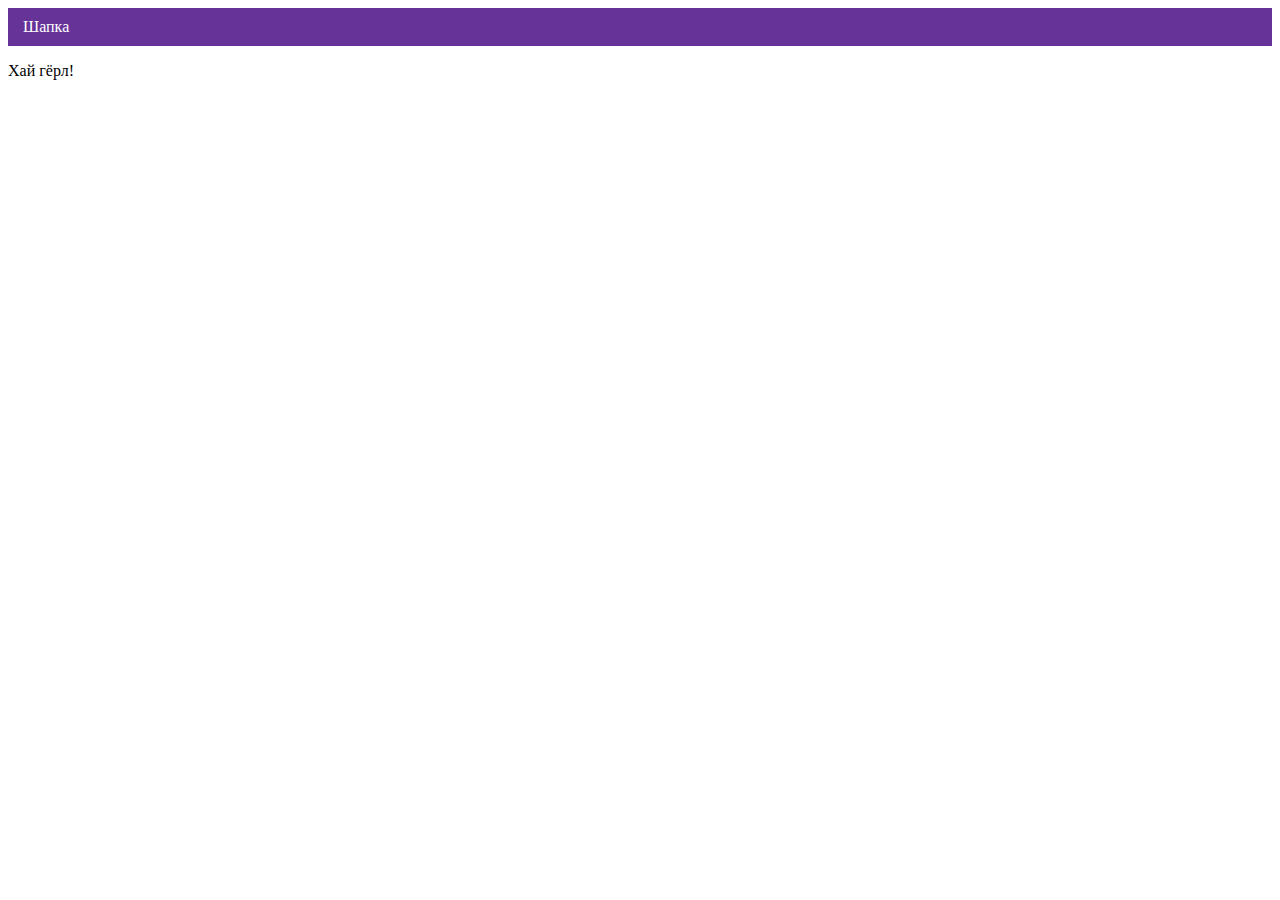
==== index.html @ 1bff51f5 "Deploying to gh-pages from @ L1ghtManch4k/2486001-cat-energy-31@14afa237bedfda83baf52cd9949d000f8a65" ====
<!DOCTYPE html><html class="page" lang="ru"><head><meta charset="UTF-8"><title>Название проекта</title><meta name="viewport" content="width=device-width,initial-scale=1"><link rel="stylesheet" href="styles/styles.css"><script src="scripts/index.js" defer="defer"></script></head><body class="page__body"><header class="header">Шапка</header><p>Хай гёрл!</p></body></html>
---- styles/styles.css ----
.header{color:#fff;background-color:#639;padding:10px 15px}
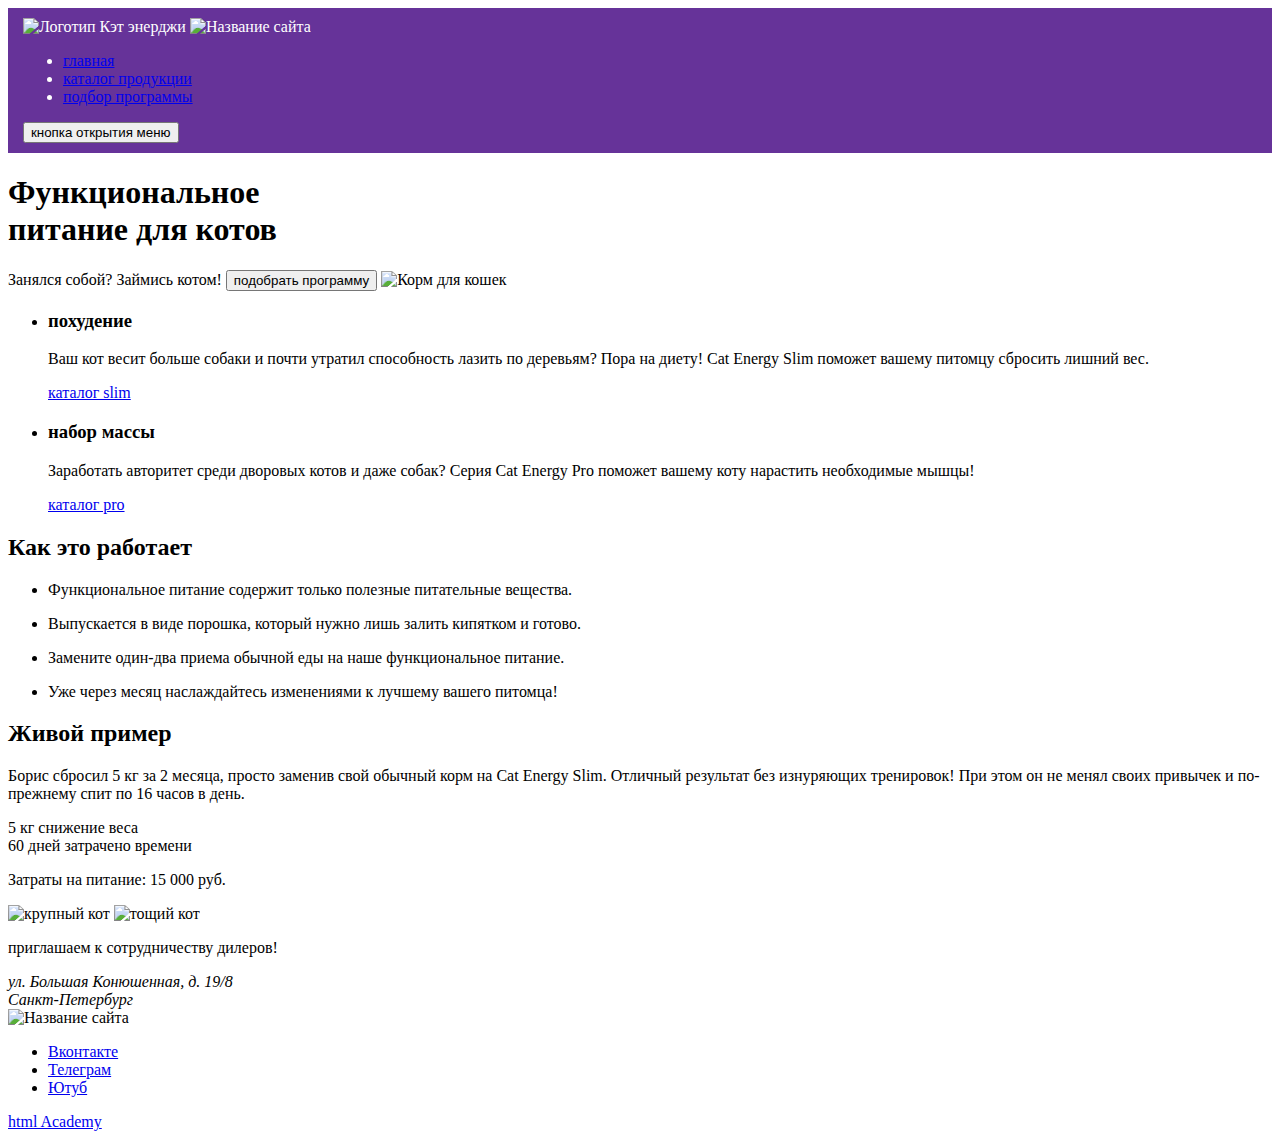
==== commit 88764006: "Deploying to gh-pages from @ L1ghtManch4k/2486001-cat-energy-31@7c01444c3aca2f4c6a04dc256b74ebe27584" ====
--- a/index.html
+++ b/index.html
@@ -1 +1 @@
-<!DOCTYPE html><html class="page" lang="ru"><head><meta charset="UTF-8"><title>Название проекта</title><meta name="viewport" content="width=device-width,initial-scale=1"><link rel="stylesheet" href="styles/styles.css"><script src="scripts/index.js" defer="defer"></script></head><body class="page__body"><header class="header">Шапка</header><p>Хай гёрл!</p></body></html>+<!DOCTYPE html><html class="page" lang="ru"><head><meta charset="UTF-8"><title>Название проекта</title><meta name="viewport" content="width=device-width,initial-scale=1"><link rel="stylesheet" href="styles/styles.css"><script src="scripts/index.js" defer="defer"></script></head><body class="page__body"><header class="header"><img class="header__logo" src="#" width="60" height="50" alt="Логотип Кэт энерджи"> <img class="logo" src="#" width="34" height="23" alt="Название сайта"><nav class="nav"><ul class="nav__list"><li class="nav__item nav__item--active"><a class="nav__link" href="#">главная</a></li><li class="nav__item"><a class="nav__link" href="catalog.html">каталог продукции</a></li><li class="nav__item"><a class="nav__link" href="#">подбор программы</a></li></ul><button class="nav__burger-button button" type="button"><span class="visually-hidden">кнопка открытия меню</span></button></nav></header><main class="main"><section class="cover"><h1 class="cover__title title">Функциональное<br>питание для котов</h1><span class="cover__description">Занялся собой? Займись котом!</span> <button class="cover__button button" type="button">подобрать программу</button> <img class="cover__image" src="#" width="709" height="609" alt="Корм для кошек"></section><section class="catalog"><ul class="catalog__list"><li class="catalog__item"><h3 class="catalog__title">похудение</h3><p class="catalog__text">Ваш кот весит больше собаки и почти утратил способность лазить по деревьям? Пора на диету! Cat Energy Slim поможет вашему питомцу сбросить лишний вес.</p><a class="catalog__link" href="#">каталог slim</a></li><li class="catalog__item"><h3 class="catalog__title">набор массы</h3><p class="catalog__text">Заработать авторитет среди дворовых котов и даже собак? Серия Cat Energy Pro поможет вашему коту нарастить необходимые мышцы!</p><a class="catalog__link" href="#">каталог pro</a></li></ul></section><section class="how-work"><h2 class="how-work__title title">Как это работает</h2><ul class="how-work__list"><li class="how-work__item"><p class="how-work__text">Функциональное питание содержит только полезные питательные вещества.</p></li><li class="how-work__item"><p class="how-work__text">Выпускается в виде порошка, который нужно лишь залить кипятком и готово.</p></li><li class="how-work__item"><p class="how-work__text">Замените один-два приема обычной еды на наше функциональное питание.</p></li><li class="how-work__item"><p class="how-work__text">Уже через месяц наслаждайтесь изменениями к лучшему вашего питомца!</p></li></ul></section><section class="example"><h2 class="example__title title">Живой пример</h2><p class="example__text">Борис сбросил 5 кг за 2 месяца, просто заменив свой обычный корм на Cat Energy Slim. Отличный результат без изнуряющих тренировок! При этом он не менял своих привычек и по-прежнему спит по 16 часов в день.</p><div class="example__info"><span class="example__weight-info">5 кг</span> <span class="example__text-info">снижение веса</span></div><div class="example__info"><span class="example__weight-info">60 дней</span> <span class="example__text-info">затрачено времени</span></div><p class="example__info-price">Затраты на питание: <span class="example__info-price">15 000 руб.</span></p><img class="example__image-cat" src="#" width="34" height="21" alt="крупный кот"> <img class="example__image-cat" src="#" width="34" height="21" alt="тощий кот"></section><div class="address"><p class="address__text">приглашаем к сотрудничеству дилеров!</p><address class="address__info">ул. Большая Конюшенная, д. 19/8</address><address class="address__info">Санкт-Петербург</address></div></main><footer class="footer"><img class="logo" src="#" width="34" height="23" alt="Название сайта"><ul class="footer__list-contacts"><li class="footer__item-contacts"><a class="footer__link-contacts" href="#"><span class="visually-hidden">Вконтакте</span></a></li><li class="footer__item-contacts"><a class="footer__link-contacts" href="#"><span class="visually-hidden">Телеграм</span></a></li><li class="footer__item-contacts"><a class="footer__link-contacts" href="#"><span class="visually-hidden">Ютуб</span></a></li></ul><div class="footer__htmlacademy"><a class="footer__htmlacademy-link" href="https://htmlacademy.ru/study">html Academy</a></div></footer></body></html>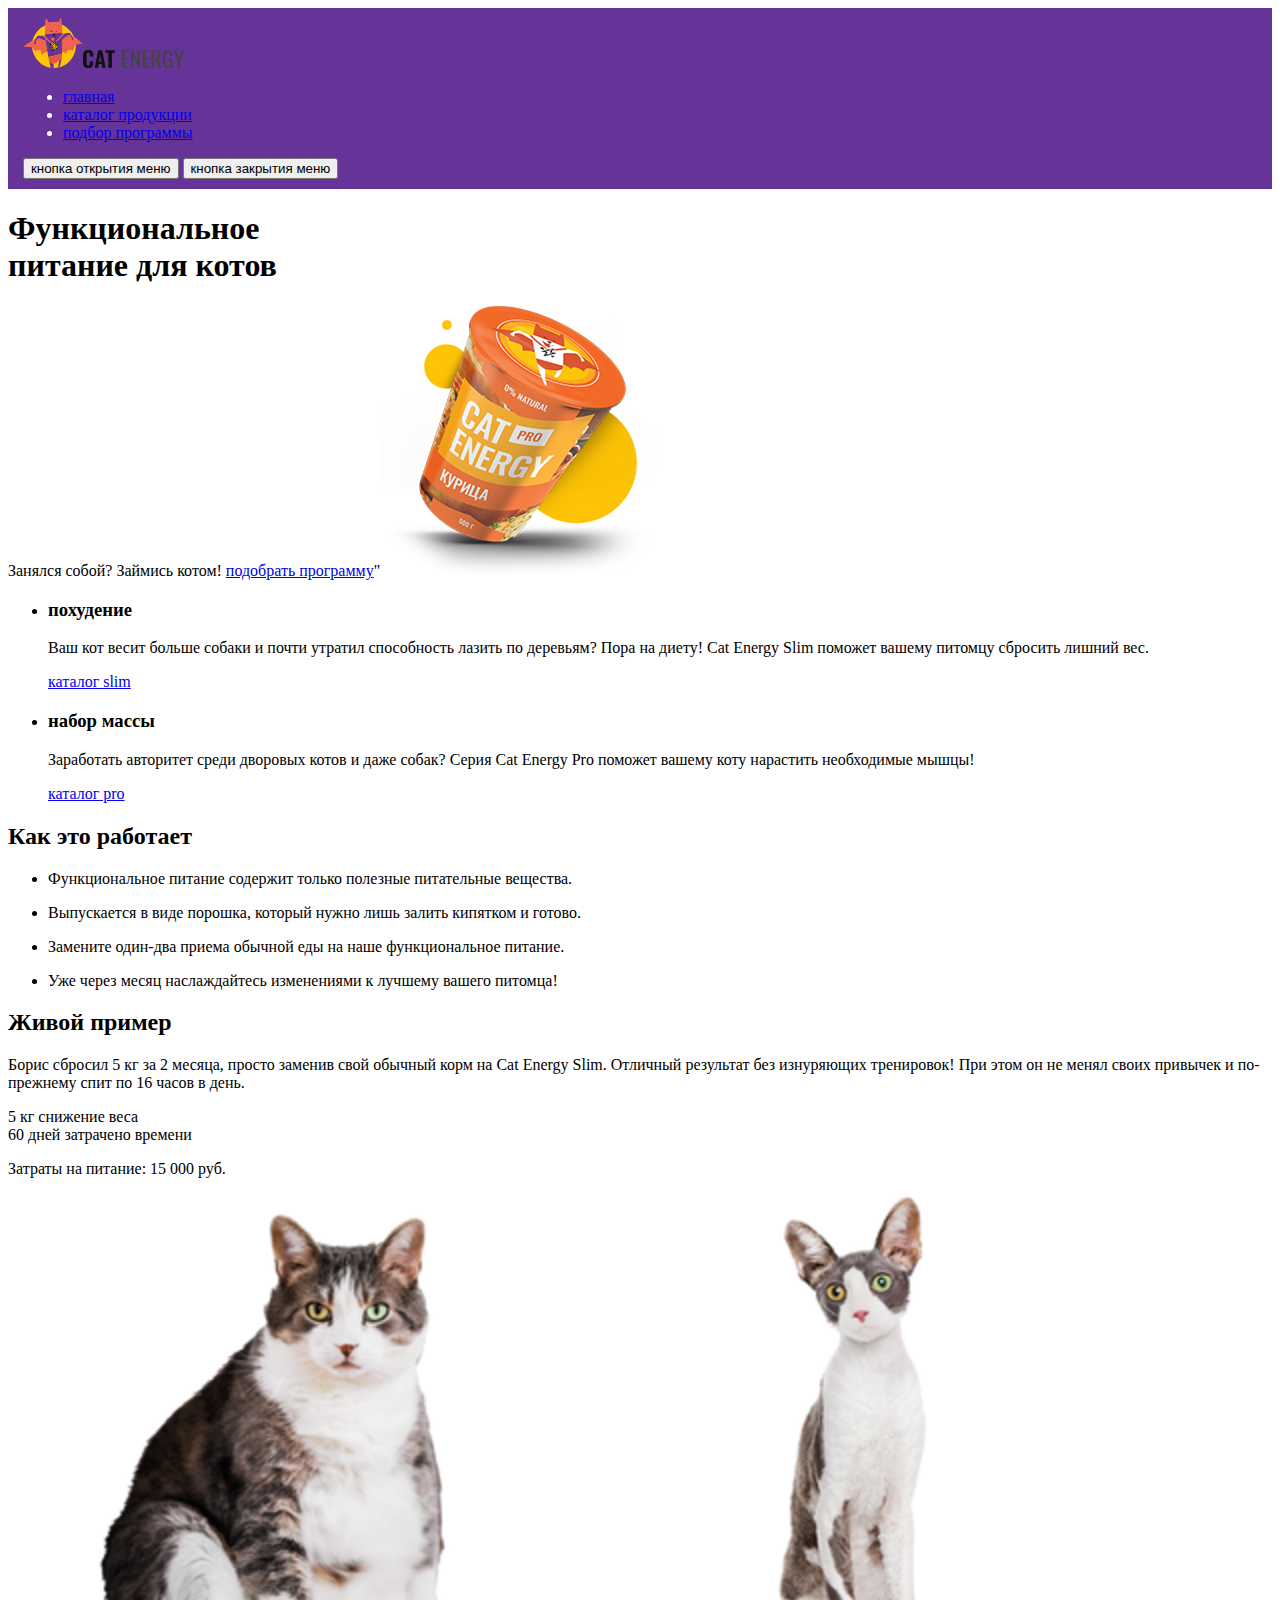
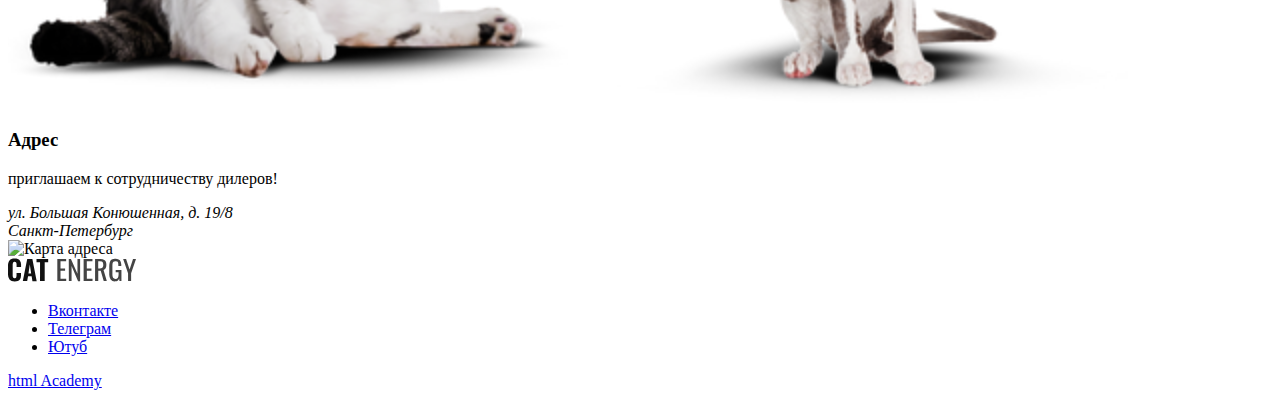
==== commit 28cee088: "Deploying to gh-pages from @ L1ghtManch4k/2486001-cat-energy-31@03d79c1985e4a8ef4fae83b9b14a553e7892" ====
--- a/index.html
+++ b/index.html
@@ -1 +1 @@
-<!DOCTYPE html><html class="page" lang="ru"><head><meta charset="UTF-8"><title>Название проекта</title><meta name="viewport" content="width=device-width,initial-scale=1"><link rel="stylesheet" href="styles/styles.css"><script src="scripts/index.js" defer="defer"></script></head><body class="page__body"><header class="header"><img class="header__logo" src="#" width="60" height="50" alt="Логотип Кэт энерджи"> <img class="logo" src="#" width="34" height="23" alt="Название сайта"><nav class="nav"><ul class="nav__list"><li class="nav__item nav__item--active"><a class="nav__link" href="#">главная</a></li><li class="nav__item"><a class="nav__link" href="catalog.html">каталог продукции</a></li><li class="nav__item"><a class="nav__link" href="#">подбор программы</a></li></ul><button class="nav__burger-button button" type="button"><span class="visually-hidden">кнопка открытия меню</span></button></nav></header><main class="main"><section class="cover"><h1 class="cover__title title">Функциональное<br>питание для котов</h1><span class="cover__description">Занялся собой? Займись котом!</span> <button class="cover__button button" type="button">подобрать программу</button> <img class="cover__image" src="#" width="709" height="609" alt="Корм для кошек"></section><section class="catalog"><ul class="catalog__list"><li class="catalog__item"><h3 class="catalog__title">похудение</h3><p class="catalog__text">Ваш кот весит больше собаки и почти утратил способность лазить по деревьям? Пора на диету! Cat Energy Slim поможет вашему питомцу сбросить лишний вес.</p><a class="catalog__link" href="#">каталог slim</a></li><li class="catalog__item"><h3 class="catalog__title">набор массы</h3><p class="catalog__text">Заработать авторитет среди дворовых котов и даже собак? Серия Cat Energy Pro поможет вашему коту нарастить необходимые мышцы!</p><a class="catalog__link" href="#">каталог pro</a></li></ul></section><section class="how-work"><h2 class="how-work__title title">Как это работает</h2><ul class="how-work__list"><li class="how-work__item"><p class="how-work__text">Функциональное питание содержит только полезные питательные вещества.</p></li><li class="how-work__item"><p class="how-work__text">Выпускается в виде порошка, который нужно лишь залить кипятком и готово.</p></li><li class="how-work__item"><p class="how-work__text">Замените один-два приема обычной еды на наше функциональное питание.</p></li><li class="how-work__item"><p class="how-work__text">Уже через месяц наслаждайтесь изменениями к лучшему вашего питомца!</p></li></ul></section><section class="example"><h2 class="example__title title">Живой пример</h2><p class="example__text">Борис сбросил 5 кг за 2 месяца, просто заменив свой обычный корм на Cat Energy Slim. Отличный результат без изнуряющих тренировок! При этом он не менял своих привычек и по-прежнему спит по 16 часов в день.</p><div class="example__info"><span class="example__weight-info">5 кг</span> <span class="example__text-info">снижение веса</span></div><div class="example__info"><span class="example__weight-info">60 дней</span> <span class="example__text-info">затрачено времени</span></div><p class="example__info-price">Затраты на питание: <span class="example__info-price">15 000 руб.</span></p><img class="example__image-cat" src="#" width="34" height="21" alt="крупный кот"> <img class="example__image-cat" src="#" width="34" height="21" alt="тощий кот"></section><div class="address"><p class="address__text">приглашаем к сотрудничеству дилеров!</p><address class="address__info">ул. Большая Конюшенная, д. 19/8</address><address class="address__info">Санкт-Петербург</address></div></main><footer class="footer"><img class="logo" src="#" width="34" height="23" alt="Название сайта"><ul class="footer__list-contacts"><li class="footer__item-contacts"><a class="footer__link-contacts" href="#"><span class="visually-hidden">Вконтакте</span></a></li><li class="footer__item-contacts"><a class="footer__link-contacts" href="#"><span class="visually-hidden">Телеграм</span></a></li><li class="footer__item-contacts"><a class="footer__link-contacts" href="#"><span class="visually-hidden">Ютуб</span></a></li></ul><div class="footer__htmlacademy"><a class="footer__htmlacademy-link" href="https://htmlacademy.ru/study">html Academy</a></div></footer></body></html>+<!DOCTYPE html><html class="page" lang="ru"><head><meta charset="UTF-8"><title>Название проекта</title><meta name="viewport" content="width=device-width,initial-scale=1"><link rel="stylesheet" href="styles/styles.css"><link rel="icon" href="favicon32.ico"><link rel="icon" href="./favicons/favicon16.svg" type="image/png"><script src="scripts/index.js" defer="defer"></script></head><body class="page__body"><header class="header"><a class="header__logo-link" href="#"><picture><source class="header__logo-desktop" media=" (min-width:1440px)" width="70" type="image/svg+xml" height="59" srcset="./images/logotype-icon-desktop.svg"><source class="header__logo-tablet" media="(min-width:768px)" width="60" type="image/svg+xml" height="50" srcset="./images/logotype-icon-tablet.svg"><img class="header__logo-mobile" src="./images/logotype-icon-mobile.svg" width="60" height="50" alt="Логотип Кэт энерджи"></picture></a><a class="header__name-link" href="#"><picture><source class="header__logo-desktop" media=" (min-width:1440px)" width="118" type="image/svg+xml" height="21" srcset="./images/logotype-name.svg"><img class="header__logo-name-mobile-tablet" src="./images/logotype-name.svg" width="101" height="18" alt="Название сайта"></picture></a><nav class="nav"><ul class="nav__list"><li class="nav__item nav__item--active"><a class="nav__link" href="#">главная</a></li><li class="nav__item"><a class="nav__link" href="catalog.html">каталог продукции</a></li><li class="nav__item"><a class="nav__link" href="#">подбор программы</a></li></ul><button class="nav__burger-button button" type="button"><span class="visually-hidden">кнопка открытия меню</span></button> <button class="nav__burger-button button" type="button"><span class="visually-hidden">кнопка закрытия меню</span></button></nav></header><main class="main"><section class="cover"><h1 class="cover__title title">Функциональное<br>питание для котов</h1><span class="cover__description">Занялся собой? Займись котом!</span> <a class="cover__button" href="#">подобрать программу</a><picture><source class="cover__product-desktop" media=" (min-width:1440px)" width="552" type="image/png" height="499" srcset="./images/feed-hero-desktop@1x.png, ./images/feed-hero-desktop@2x.png 2x">"<source class="cover__product-tablet" media="(min-width:768px)" width="709" type="image/png" height="609" srcset="./images/feed-hero-tablet 1@1x.png, ./images/feed-hero-tablet 1@2x.png 2x"><img class="cover__product-mobile" src="./images/feed-hero-mobile@1x.png" width="280" height="270" alt="Корм для кошек" srcset="./images/feed-hero-mobile@2x.png 2x"></picture></section><section class="catalog"><ul class="catalog__list"><li class="catalog__item"><h3 class="catalog__title">похудение</h3><p class="catalog__text">Ваш кот весит больше собаки и почти утратил способность лазить по деревьям? Пора на диету! Cat Energy Slim поможет вашему питомцу сбросить лишний вес.</p><a class="catalog__link" href="#">каталог slim</a></li><li class="catalog__item"><h3 class="catalog__title">набор массы</h3><p class="catalog__text">Заработать авторитет среди дворовых котов и даже собак? Серия Cat Energy Pro поможет вашему коту нарастить необходимые мышцы!</p><a class="catalog__link" href="#">каталог pro</a></li></ul></section><section class="how-work"><h2 class="how-work__title title">Как это работает</h2><ul class="how-work__list"><li class="how-work__item"><p class="how-work__text">Функциональное питание содержит только полезные питательные вещества.</p></li><li class="how-work__item"><p class="how-work__text">Выпускается в виде порошка, который нужно лишь залить кипятком и готово.</p></li><li class="how-work__item"><p class="how-work__text">Замените один-два приема обычной еды на наше функциональное питание.</p></li><li class="how-work__item"><p class="how-work__text">Уже через месяц наслаждайтесь изменениями к лучшему вашего питомца!</p></li></ul></section><section class="example"><h2 class="example__title title">Живой пример</h2><p class="example__text">Борис сбросил 5 кг за 2 месяца, просто заменив свой обычный корм на Cat Energy Slim. Отличный результат без изнуряющих тренировок! При этом он не менял своих привычек и по-прежнему спит по 16 часов в день.</p><div class="example__info"><span class="example__weight-info">5 кг</span> <span class="example__text-info">снижение веса</span></div><div class="example__info"><span class="example__weight-info">60 дней</span> <span class="example__text-info">затрачено времени</span></div><p class="example__info-price">Затраты на питание: <span class="example__info-price">15 000 руб.</span></p><picture><source class="example__image-cat-desktop-tablet" media=" (min-width:768px)" width="560" type="image/png" height="512" srcset="./images/big-cat-desktop-tablet@1x.png, ./images/big-cat-desktop-tablet@2x.png 2x"><img class="example__image-cat-mobile" src="./images/big-cat-mobile@1x.png" width="280" height="256" alt="крупный кот" srcset="./images/big-cat-mobile@2x.png"></picture><picture><source class="example__image-cat-desktop-tablet" media=" (min-width:768px)" width="560" type="image/png" height="512" srcset="./images/small-cat-desktop-tablet@1x.png, ./images/small-cat-desktop-tablet@2x.png 2x"><img class="example__image-cat-mobile" src="./images/small-cat-mobile@1x.png" width="280" height="256" alt="тощий кот" srcset="./images/small-cat-mobile@2x.png"></picture></section><section class="address"><h3 class="visually-hidden">Адрес</h3><p class="address__text">приглашаем к сотрудничеству дилеров!</p><address class="address__info">ул. Большая Конюшенная, д. 19/8</address><address class="address__info">Санкт-Петербург</address><picture><source class="address__image-desktop" media=" (min-width:1440px)" width="1440" type="image/png" height="400" srcset="./images/map-desktop@1x.png, ./images/map-desktop@2x.png 2x"><source class="address__image-tablet" media="(min-width:768px)" width="768" type="image/png" height="400" srcset="./images/map-tabletp@1x.png, ./images/map-tablet@2x.png 2x"><img class="address__image-mobile" src="./images/map-mobile@1x.png" width="320" height="362" alt="Карта адреса" srcset="./images/map-mobile@2x.png"></picture></section></main><footer class="footer"><img class="footer__logo-name-mobile-tablet" src="./images/logotype-name.svg" width="128" height="24" alt="Название сайта"><ul class="footer__list-contacts"><li class="footer__item-contacts"><a class="footer__link-contacts" href="#"><span class="visually-hidden">Вконтакте</span></a></li><li class="footer__item-contacts"><a class="footer__link-contacts" href="#"><span class="visually-hidden">Телеграм</span></a></li><li class="footer__item-contacts"><a class="footer__link-contacts" href="#"><span class="visually-hidden">Ютуб</span></a></li></ul><div class="footer__htmlacademy"><a class="footer__htmlacademy-link" href="https://htmlacademy.ru/study">html Academy</a></div></footer></body></html>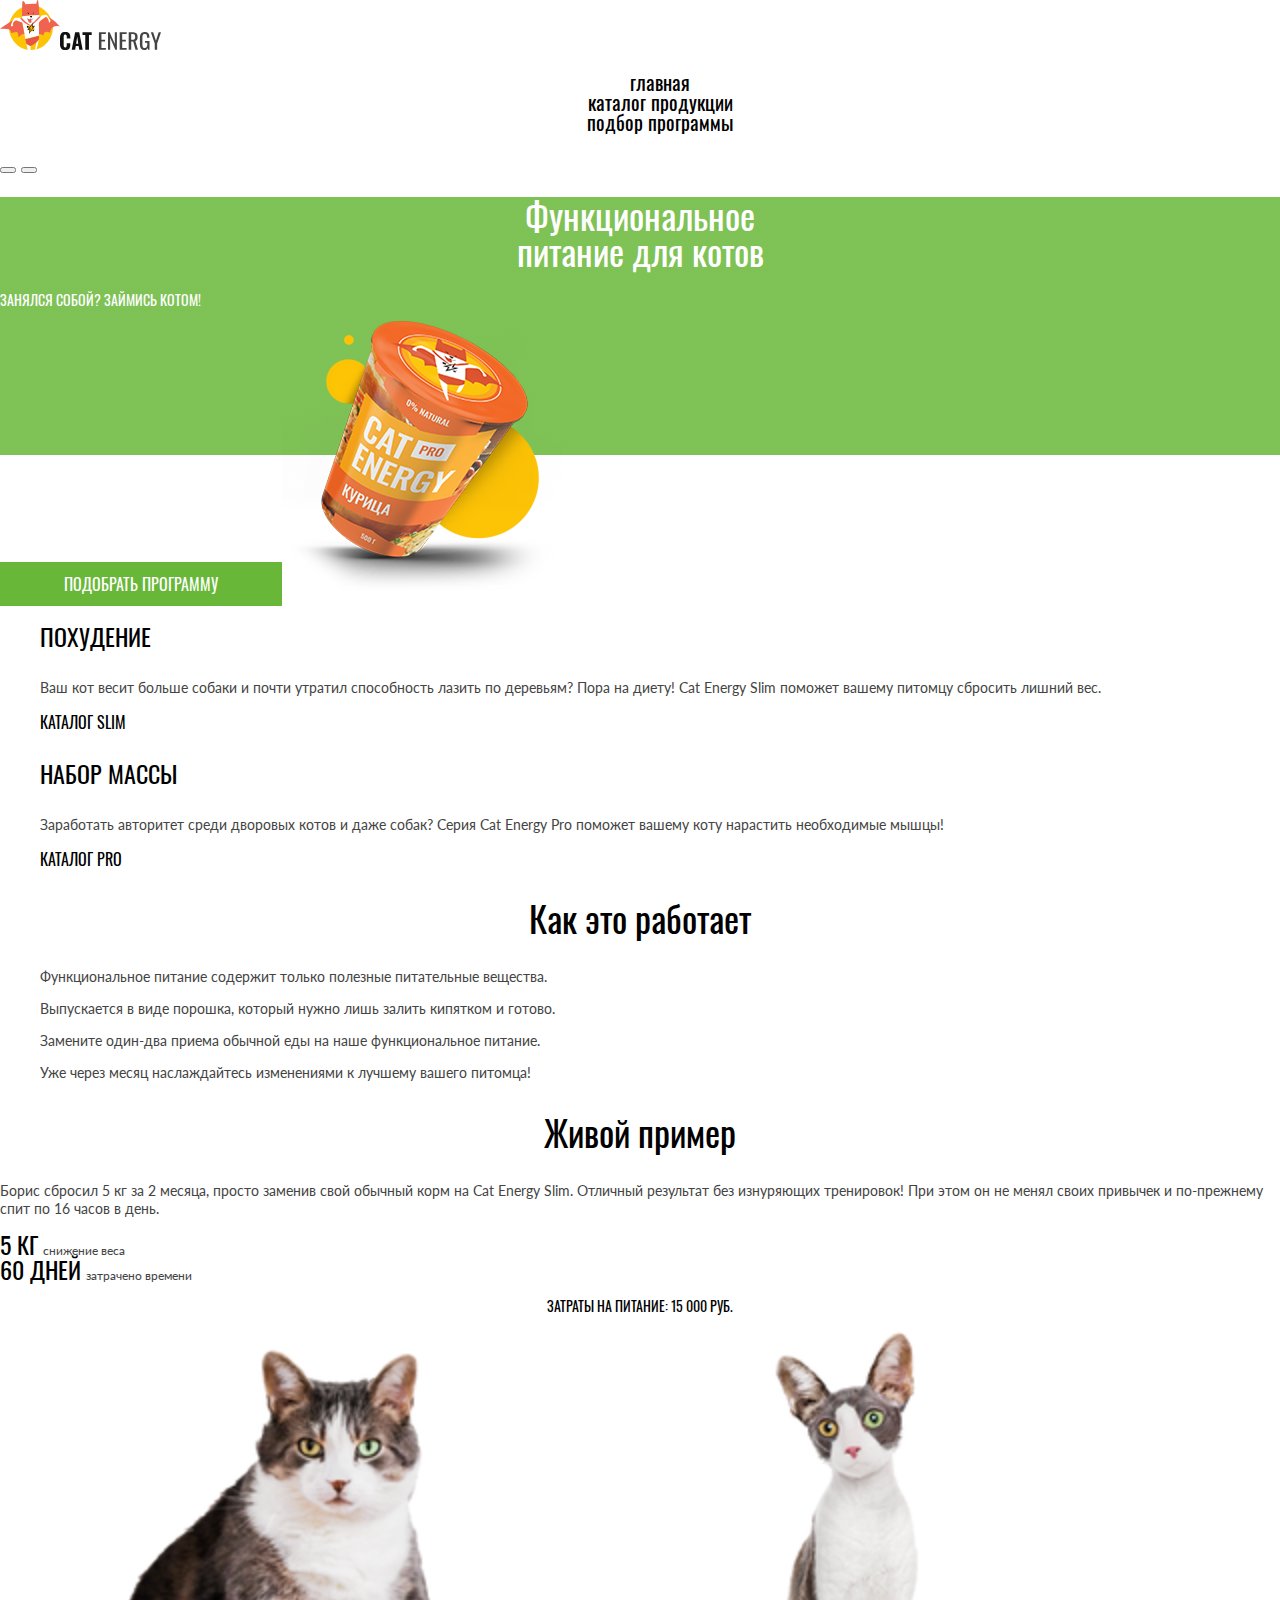
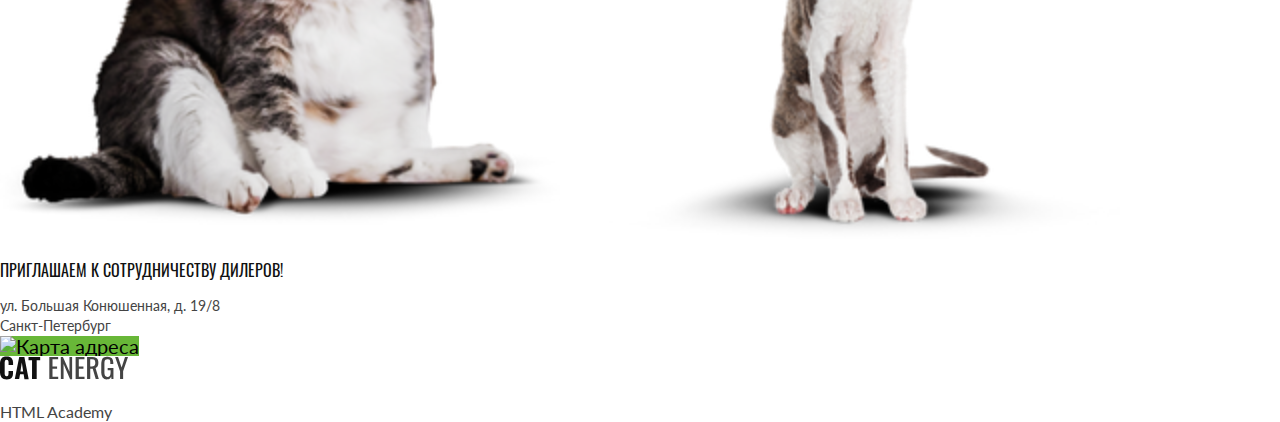
==== commit deb6e886: "Deploying to gh-pages from @ L1ghtManch4k/2486001-cat-energy-31@fb1a9801097559a04f8807a861ba03036ee2" ====
--- a/index.html
+++ b/index.html
@@ -1 +1 @@
-<!DOCTYPE html><html class="page" lang="ru"><head><meta charset="UTF-8"><title>Название проекта</title><meta name="viewport" content="width=device-width,initial-scale=1"><link rel="stylesheet" href="styles/styles.css"><link rel="icon" href="favicon32.ico"><link rel="icon" href="./favicons/favicon16.svg" type="image/png"><script src="scripts/index.js" defer="defer"></script></head><body class="page__body"><header class="header"><a class="header__logo-link" href="#"><picture><source class="header__logo-desktop" media=" (min-width:1440px)" width="70" type="image/svg+xml" height="59" srcset="./images/logotype-icon-desktop.svg"><source class="header__logo-tablet" media="(min-width:768px)" width="60" type="image/svg+xml" height="50" srcset="./images/logotype-icon-tablet.svg"><img class="header__logo-mobile" src="./images/logotype-icon-mobile.svg" width="60" height="50" alt="Логотип Кэт энерджи"></picture></a><a class="header__name-link" href="#"><picture><source class="header__logo-desktop" media=" (min-width:1440px)" width="118" type="image/svg+xml" height="21" srcset="./images/logotype-name.svg"><img class="header__logo-name-mobile-tablet" src="./images/logotype-name.svg" width="101" height="18" alt="Название сайта"></picture></a><nav class="nav"><ul class="nav__list"><li class="nav__item nav__item--active"><a class="nav__link" href="#">главная</a></li><li class="nav__item"><a class="nav__link" href="catalog.html">каталог продукции</a></li><li class="nav__item"><a class="nav__link" href="#">подбор программы</a></li></ul><button class="nav__burger-button button" type="button"><span class="visually-hidden">кнопка открытия меню</span></button> <button class="nav__burger-button button" type="button"><span class="visually-hidden">кнопка закрытия меню</span></button></nav></header><main class="main"><section class="cover"><h1 class="cover__title title">Функциональное<br>питание для котов</h1><span class="cover__description">Занялся собой? Займись котом!</span> <a class="cover__button" href="#">подобрать программу</a><picture><source class="cover__product-desktop" media=" (min-width:1440px)" width="552" type="image/png" height="499" srcset="./images/feed-hero-desktop@1x.png, ./images/feed-hero-desktop@2x.png 2x">"<source class="cover__product-tablet" media="(min-width:768px)" width="709" type="image/png" height="609" srcset="./images/feed-hero-tablet 1@1x.png, ./images/feed-hero-tablet 1@2x.png 2x"><img class="cover__product-mobile" src="./images/feed-hero-mobile@1x.png" width="280" height="270" alt="Корм для кошек" srcset="./images/feed-hero-mobile@2x.png 2x"></picture></section><section class="catalog"><ul class="catalog__list"><li class="catalog__item"><h3 class="catalog__title">похудение</h3><p class="catalog__text">Ваш кот весит больше собаки и почти утратил способность лазить по деревьям? Пора на диету! Cat Energy Slim поможет вашему питомцу сбросить лишний вес.</p><a class="catalog__link" href="#">каталог slim</a></li><li class="catalog__item"><h3 class="catalog__title">набор массы</h3><p class="catalog__text">Заработать авторитет среди дворовых котов и даже собак? Серия Cat Energy Pro поможет вашему коту нарастить необходимые мышцы!</p><a class="catalog__link" href="#">каталог pro</a></li></ul></section><section class="how-work"><h2 class="how-work__title title">Как это работает</h2><ul class="how-work__list"><li class="how-work__item"><p class="how-work__text">Функциональное питание содержит только полезные питательные вещества.</p></li><li class="how-work__item"><p class="how-work__text">Выпускается в виде порошка, который нужно лишь залить кипятком и готово.</p></li><li class="how-work__item"><p class="how-work__text">Замените один-два приема обычной еды на наше функциональное питание.</p></li><li class="how-work__item"><p class="how-work__text">Уже через месяц наслаждайтесь изменениями к лучшему вашего питомца!</p></li></ul></section><section class="example"><h2 class="example__title title">Живой пример</h2><p class="example__text">Борис сбросил 5 кг за 2 месяца, просто заменив свой обычный корм на Cat Energy Slim. Отличный результат без изнуряющих тренировок! При этом он не менял своих привычек и по-прежнему спит по 16 часов в день.</p><div class="example__info"><span class="example__weight-info">5 кг</span> <span class="example__text-info">снижение веса</span></div><div class="example__info"><span class="example__weight-info">60 дней</span> <span class="example__text-info">затрачено времени</span></div><p class="example__info-price">Затраты на питание: <span class="example__info-price">15 000 руб.</span></p><picture><source class="example__image-cat-desktop-tablet" media=" (min-width:768px)" width="560" type="image/png" height="512" srcset="./images/big-cat-desktop-tablet@1x.png, ./images/big-cat-desktop-tablet@2x.png 2x"><img class="example__image-cat-mobile" src="./images/big-cat-mobile@1x.png" width="280" height="256" alt="крупный кот" srcset="./images/big-cat-mobile@2x.png"></picture><picture><source class="example__image-cat-desktop-tablet" media=" (min-width:768px)" width="560" type="image/png" height="512" srcset="./images/small-cat-desktop-tablet@1x.png, ./images/small-cat-desktop-tablet@2x.png 2x"><img class="example__image-cat-mobile" src="./images/small-cat-mobile@1x.png" width="280" height="256" alt="тощий кот" srcset="./images/small-cat-mobile@2x.png"></picture></section><section class="address"><h3 class="visually-hidden">Адрес</h3><p class="address__text">приглашаем к сотрудничеству дилеров!</p><address class="address__info">ул. Большая Конюшенная, д. 19/8</address><address class="address__info">Санкт-Петербург</address><picture><source class="address__image-desktop" media=" (min-width:1440px)" width="1440" type="image/png" height="400" srcset="./images/map-desktop@1x.png, ./images/map-desktop@2x.png 2x"><source class="address__image-tablet" media="(min-width:768px)" width="768" type="image/png" height="400" srcset="./images/map-tabletp@1x.png, ./images/map-tablet@2x.png 2x"><img class="address__image-mobile" src="./images/map-mobile@1x.png" width="320" height="362" alt="Карта адреса" srcset="./images/map-mobile@2x.png"></picture></section></main><footer class="footer"><img class="footer__logo-name-mobile-tablet" src="./images/logotype-name.svg" width="128" height="24" alt="Название сайта"><ul class="footer__list-contacts"><li class="footer__item-contacts"><a class="footer__link-contacts" href="#"><span class="visually-hidden">Вконтакте</span></a></li><li class="footer__item-contacts"><a class="footer__link-contacts" href="#"><span class="visually-hidden">Телеграм</span></a></li><li class="footer__item-contacts"><a class="footer__link-contacts" href="#"><span class="visually-hidden">Ютуб</span></a></li></ul><div class="footer__htmlacademy"><a class="footer__htmlacademy-link" href="https://htmlacademy.ru/study">html Academy</a></div></footer></body></html>+<!DOCTYPE html><html class="page" lang="ru"><head><meta charset="UTF-8"><title>Название проекта</title><meta name="viewport" content="width=device-width,initial-scale=1"><link rel="stylesheet" href="styles/styles.css"><link rel="icon" href="favicon32.ico"><link rel="icon" href="./favicons/favicon16.svg" type="image/png"><script src="scripts/index.js" defer="defer"></script></head><body class="page__body"><header class="header"><a class="header__logo-link" href="#"><picture><source class="header__logo-desktop" media="(min-width:1440px)" width="70" type="image/svg+xml" height="59" srcset="./images/logotype-icon-desktop.svg"><source class="header__logo-tablet" media="(min-width:768px)" width="60" type="image/svg+xml" height="50" srcset="./images/logotype-icon-tablet.svg"><img class="header__logo-mobile" src="./images/logotype-icon-mobile.svg" width="60" height="50" alt="Логотип Кэт энерджи"></picture></a><a class="header__name-link" href="#"><picture><source class="header__logo-desktop" media=" (min-width:1440px)" width="118" type="image/svg+xml" height="21" srcset="./images/logotype-name.svg"><img class="header__logo-name-mobile-tablet" src="./images/logotype-name.svg" width="101" height="18" alt="Название сайта"></picture></a><nav class="nav"><ul class="nav__list"><li class="nav__item nav__item--active"><a class="nav__link" href="#">главная</a></li><li class="nav__item"><a class="nav__link" href="catalog.html">каталог продукции</a></li><li class="nav__item"><a class="nav__link" href="#">подбор программы</a></li></ul><button class="nav__burger-button button" type="button"><span class="visually-hidden">кнопка открытия меню</span></button> <button class="nav__burger-button button" type="button"><span class="visually-hidden">кнопка закрытия меню</span></button></nav></header><main class="main"><section class="cover"><h1 class="cover__title">Функциональное<br>питание для котов</h1><p class="cover__description">Занялся собой? Займись котом!</p><a class="cover__button" href="#">подобрать программу</a><picture><source class="cover__product-desktop" media=" (min-width:1440px)" width="552" type="image/png" height="499" srcset="./images/feed-hero-desktop@1x.png, ./images/feed-hero-desktop@2x.png 2x"><source class="cover__product-tablet" media="(min-width:768px)" width="709" type="image/png" height="609" srcset="./images/feed-hero-tablet 1@1x.png, ./images/feed-hero-tablet 1@2x.png 2x"><img class="cover__product-mobile" src="./images/feed-hero-mobile@1x.png" width="280" height="270" alt="Корм для кошек" srcset="./images/feed-hero-mobile@2x.png 2x"></picture></section><section class="catalog"><ul class="catalog__list"><li class="catalog__item"><h3 class="catalog__title">похудение</h3><p class="catalog__text">Ваш кот весит больше собаки и почти утратил способность лазить по деревьям? Пора на диету! Cat Energy Slim поможет вашему питомцу сбросить лишний вес.</p><a class="catalog__link" href="#">каталог slim</a></li><li class="catalog__item"><h3 class="catalog__title">набор массы</h3><p class="catalog__text">Заработать авторитет среди дворовых котов и даже собак? Серия Cat Energy Pro поможет вашему коту нарастить необходимые мышцы!</p><a class="catalog__link" href="#">каталог pro</a></li></ul></section><section class="how-work"><h2 class="how-work__title">Как это работает</h2><ul class="how-work__list"><li class="how-work__item"><p class="how-work__text">Функциональное питание содержит только полезные питательные вещества.</p></li><li class="how-work__item"><p class="how-work__text">Выпускается в виде порошка, который нужно лишь залить кипятком и готово.</p></li><li class="how-work__item"><p class="how-work__text">Замените один-два приема обычной еды на наше функциональное питание.</p></li><li class="how-work__item"><p class="how-work__text">Уже через месяц наслаждайтесь изменениями к лучшему вашего питомца!</p></li></ul></section><section class="example"><h2 class="example__title">Живой пример</h2><p class="example__text">Борис сбросил 5 кг за 2 месяца, просто заменив свой обычный корм на Cat Energy Slim. Отличный результат без изнуряющих тренировок! При этом он не менял своих привычек и по-прежнему спит по 16 часов в день.</p><div class="example__info"><span class="example__weight-info">5 кг</span> <span class="example__text-info">снижение веса</span></div><div class="example__info"><span class="example__weight-info">60 дней</span> <span class="example__text-info">затрачено времени</span></div><p class="example__info-price">Затраты на питание: <span class="example__info-price">15 000 руб.</span></p><picture><source class="example__image-cat-desktop-tablet" media=" (min-width:768px)" width="560" type="image/png" height="512" srcset="./images/big-cat-desktop-tablet@1x.png, ./images/big-cat-desktop-tablet@2x.png 2x"><img class="example__image-cat-mobile" src="./images/big-cat-mobile@1x.png" width="280" height="256" alt="крупный кот" srcset="./images/big-cat-mobile@2x.png"></picture><picture><source class="example__image-cat-desktop-tablet" media=" (min-width:768px)" width="560" type="image/png" height="512" srcset="./images/small-cat-desktop-tablet@1x.png, ./images/small-cat-desktop-tablet@2x.png 2x"><img class="example__image-cat-mobile" src="./images/small-cat-mobile@1x.png" width="280" height="256" alt="тощий кот" srcset="./images/small-cat-mobile@2x.png"></picture></section><section class="address"><h3 class="visually-hidden">Адрес</h3><p class="address__text">приглашаем к сотрудничеству дилеров!</p><address class="address__info">ул. Большая Конюшенная, д. 19/8</address><address class="address__info">Санкт-Петербург</address><picture><source class="address__image-desktop" media=" (min-width:1440px)" width="1440" type="image/png" height="400" srcset="./images/map-desktop@1x.png, ./images/map-desktop@2x.png 2x"><source class="address__image-tablet" media="(min-width:768px)" width="768" type="image/png" height="400" srcset="./images/map-tabletp@1x.png, ./images/map-tablet@2x.png 2x"><img class="address__image-mobile" src="./images/map-mobile@1x.png" width="320" height="362" alt="Карта адреса" srcset="./images/map-mobile@2x.png"></picture></section></main><footer class="footer"><img class="footer__logo-name-mobile-tablet" src="./images/logotype-name.svg" width="128" height="24" alt="Название сайта"><ul class="footer__list-contacts"><li class="footer__item-contacts"><a class="footer__link-contacts" href="#"><span class="visually-hidden">Вконтакте</span></a></li><li class="footer__item-contacts"><a class="footer__link-contacts" href="#"><span class="visually-hidden">Телеграм</span></a></li><li class="footer__item-contacts"><a class="footer__link-contacts" href="#"><span class="visually-hidden">Ютуб</span></a></li></ul><div class="footer__htmlacademy"><a class="footer__htmlacademy-link" href="https://htmlacademy.ru/study"><span class="footer__htmlacademy-html">html</span> Academy</a></div></footer></body></html>--- a/styles/styles.css
+++ b/styles/styles.css
@@ -1 +1 @@
-.header{color:#fff;background-color:#639;padding:10px 15px}+@font-face{font-family:Lato;font-weight:400;font-style:normal;src:url(../fonts/lato/Lato-Regular.woff2)format("woff2");font-display:swap}@font-face{font-family:Oswald;font-weight:400;font-style:normal;src:url(../fonts/oswald/oswaldregular.woff2)format("woff2");font-display:swap}*,:before,:after{box-sizing:border-box}body{background-color:#fff;flex-direction:column;min-height:100%;margin:0 auto;padding:0;font-family:Lato,sans-serif;font-size:20px;font-style:normal;font-weight:400;line-height:20px;display:flex}.visually-hidden{white-space:nowrap;-webkit-clip-path:inset(100%);clip-path:inset(100%);clip:rect(0 0 0 0);border:0;width:1px;height:1px;margin:-1px;padding:0;position:absolute;overflow:hidden}.header{color:#fff}.nav__item{text-align:center;font-family:Oswald,sans-serif;font-size:20px;font-weight:400;line-height:20px}.nav__link{color:#000;text-decoration:none}.cover{background:linear-gradient(#68b738d9 65%,#fff 65%)}.cover__title{color:#fff;text-align:center;font-family:Oswald,sans-serif;font-size:36px;font-weight:400;line-height:36px}.cover__description{color:#fff;text-transform:uppercase;font-family:Oswald,sans-serif;font-size:14px;font-weight:400;line-height:14px}.cover__button{color:#fff;text-align:center;text-transform:uppercase;background-color:#68b738;border:none;padding:10px 64px;font-family:Oswald,sans-serif;font-size:16px;font-weight:400;line-height:20px;text-decoration:none}.catalog{background-color:#fff}.catalog__title{color:#000;text-transform:uppercase;font-family:Oswald,sans-serif;font-size:24px;font-weight:400;line-height:37px}.catalog__item{list-style-type:none}.catalog__text{color:#444;font-family:Lato,sans-serif;font-size:14px;font-weight:400;line-height:18px}.catalog__link{color:#000;text-align:center;text-transform:uppercase;font-family:Oswald,sans-serif;font-size:16px;font-weight:400;line-height:16px;text-decoration:none}.how-work{background-color:#fff}.how-work__title{text-align:center;color:#000;font-family:Oswald,sans-serif;font-size:36px;font-weight:400;line-height:40px}.how-work__item{list-style-type:none}.how-work__text{color:#444;font-family:Lato,sans-serif;font-size:14px;font-weight:400;line-height:18px}.example{background-color:#fff}.example__title{text-align:center;color:#000;font-family:Oswald,sans-serif;font-size:36px;font-weight:400;line-height:40px}.example__text{color:#444;font-family:Lato,sans-serif;font-size:14px;font-weight:400;line-height:18px}.example__weight-info{text-align:center;color:#000;text-transform:uppercase;font-family:Oswald,sans-serif;font-size:24px;font-weight:400;line-height:24px}.example__text-info{color:#444;text-align:center;font-family:Lato,sans-serif;font-size:12px;font-weight:400;line-height:12px}.example__info-price{text-align:center;color:#000;text-transform:uppercase;font-family:Oswald,sans-serif;font-size:14px;font-weight:400;line-height:20px}.address{background-color:#fff}.address__text{color:#111;text-transform:uppercase;font-family:Oswald,sans-serif;font-size:16px;font-weight:400;line-height:20px}.address__info{color:#444;font-family:Lato,sans-serif;font-size:14px;font-style:normal;font-weight:400;line-height:20px}.address__image-mobile{background-color:#68b738}.catalog-products{background-color:#fff}.catalog-products__title{color:#000;font-family:Oswald,sans-serif;font-size:36px;font-weight:400;line-height:36px}.catalog-products__card-title{color:#222;font-family:Oswald,sans-serif;font-size:16px;font-weight:400;line-height:20px}.catalog-products__item{list-style-type:none}.catalog-products__card-text{text-align:center;font-family:Lato,sans-serif;font-size:12px;font-weight:400;line-height:16px}.catalog-products__card-button{text-align:center;text-transform:uppercase;color:#fff;background-color:#68b738;border:none;padding:10px 109px;font-family:Oswald,sans-serif;font-size:16px;font-weight:400;line-height:20px}.catalog-products__card-button-choice{text-align:center;text-transform:uppercase;color:#444;background-color:#f2f2f2;border:none;padding:10px 95px;font-family:Oswald,sans-serif;font-size:16px;font-weight:400;line-height:20px;text-decoration:none}.additional{background-color:#fff}.additional__title{color:#000;text-align:center;font-family:Oswald,sans-serif;font-size:20px;font-weight:400;line-height:24px}.additional__item{list-style-type:none}.additional__text{color:#222;text-align:center;text-transform:uppercase;font-family:Oswald,sans-serif;font-size:16px;font-weight:400;line-height:16px}.additional__mixing{color:#444;text-align:center;font-family:Lato,sans-serif;font-size:14px;font-weight:400;line-height:14px}.additional__button{text-align:center;text-transform:uppercase;color:#fff;background-color:#68b738;border:none;padding:10px 109px;font-family:Oswald,sans-serif;font-size:16px;font-weight:400;line-height:20px}.additional__select-all{color:#fff;text-align:center;background-color:#68b738d9;font-family:Lato,sans-serif;font-size:16px;font-weight:400;line-height:20px}.offers{background-color:#fff}.offers__title{color:#000;text-align:center;font-family:Oswald,sans-serif;font-size:24px;font-weight:400;line-height:24px}.offers__text{color:#000;text-align:center;font-family:Oswald,sans-serif;font-size:16px;font-weight:400;line-height:24px}.offers__input{color:#444;text-align:center;text-transform:uppercase;border:1px solid #cdcdcd;width:280px;height:56px;padding:13px auto 13px 13px;font-family:Oswald,sans-serif;font-size:20px;font-weight:400;line-height:30px}.offers__button{text-align:center;text-transform:uppercase;color:#fff;background-color:#68b738;border:none;padding:15px 82px;font-family:Oswald,sans-serif;font-size:20px;font-weight:400;line-height:26px}.footer{background-color:#fff}.footer__item-contacts{list-style-type:none}.footer__htmlacademy{font-family:Lato,sans-serif;font-size:16px;font-weight:400;line-height:20px}.footer__htmlacademy-link{color:#444;text-decoration:none}.footer__htmlacademy-html{text-transform:uppercase}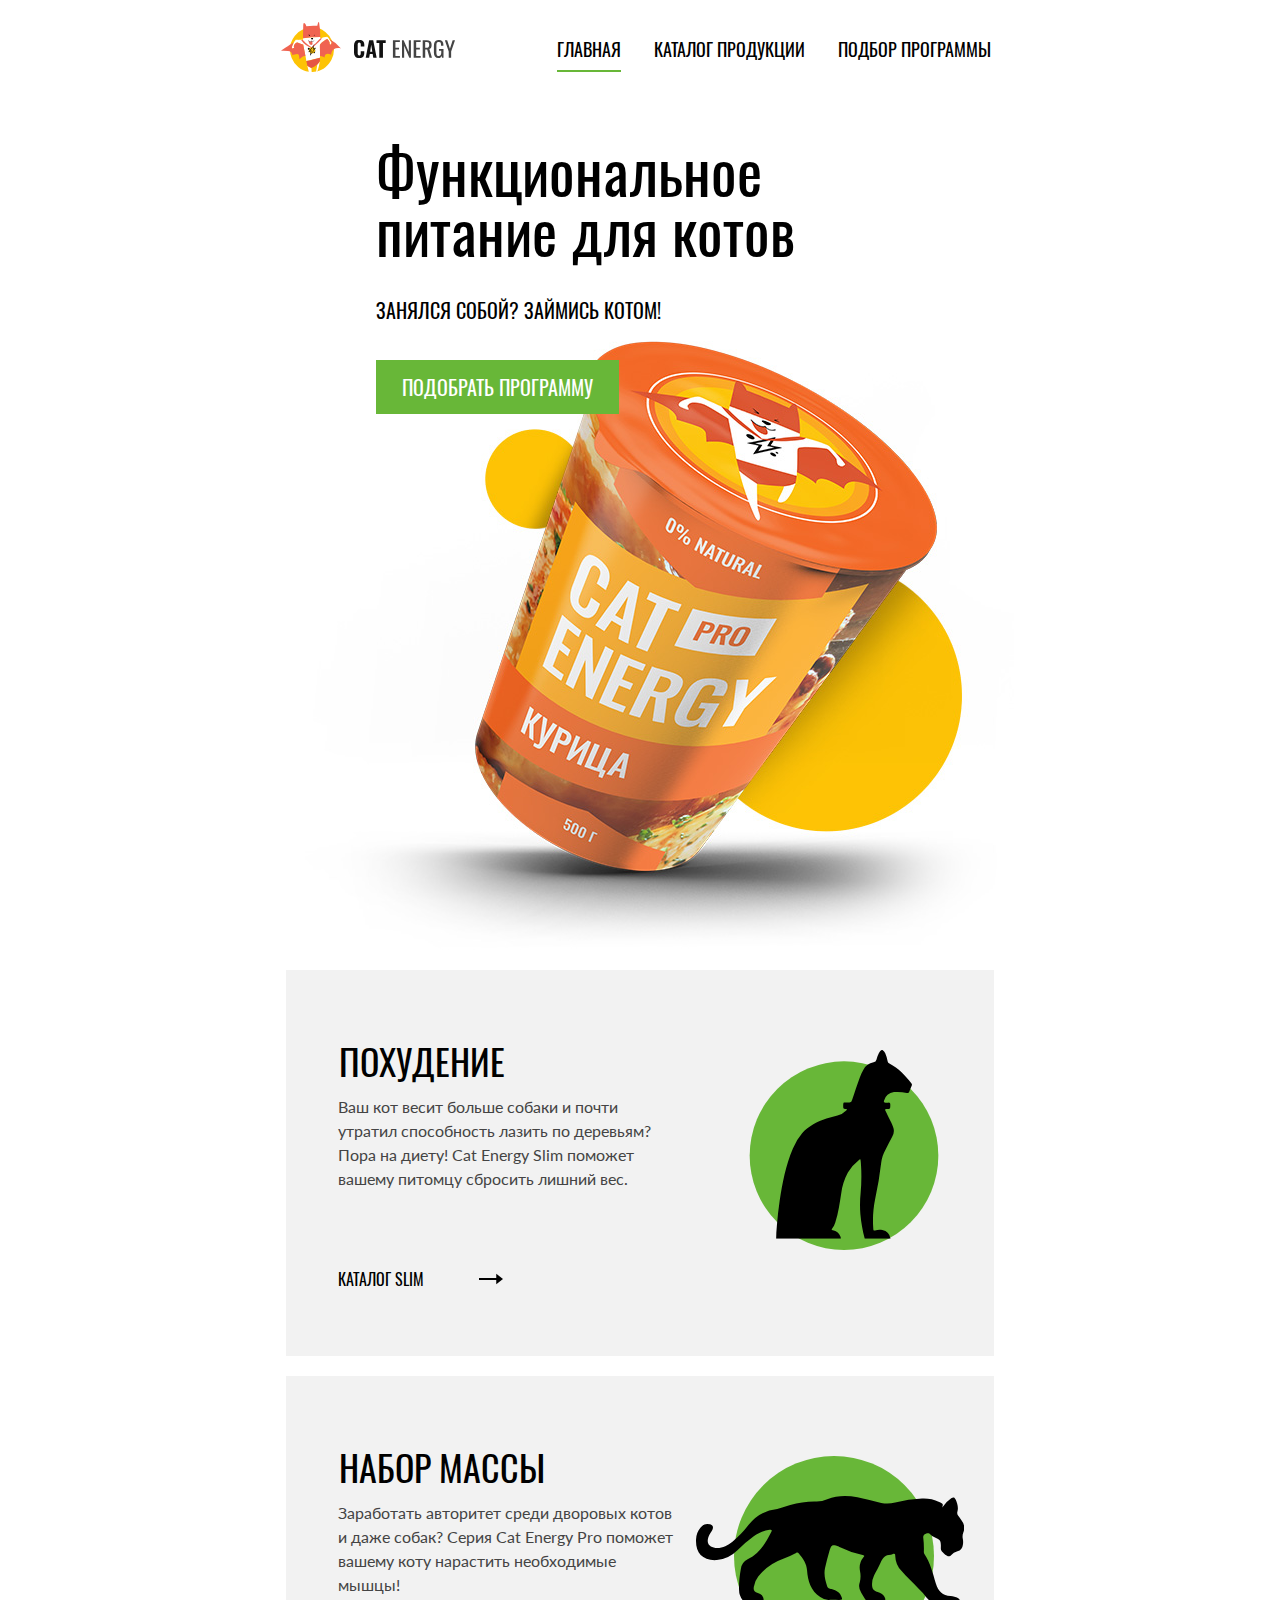
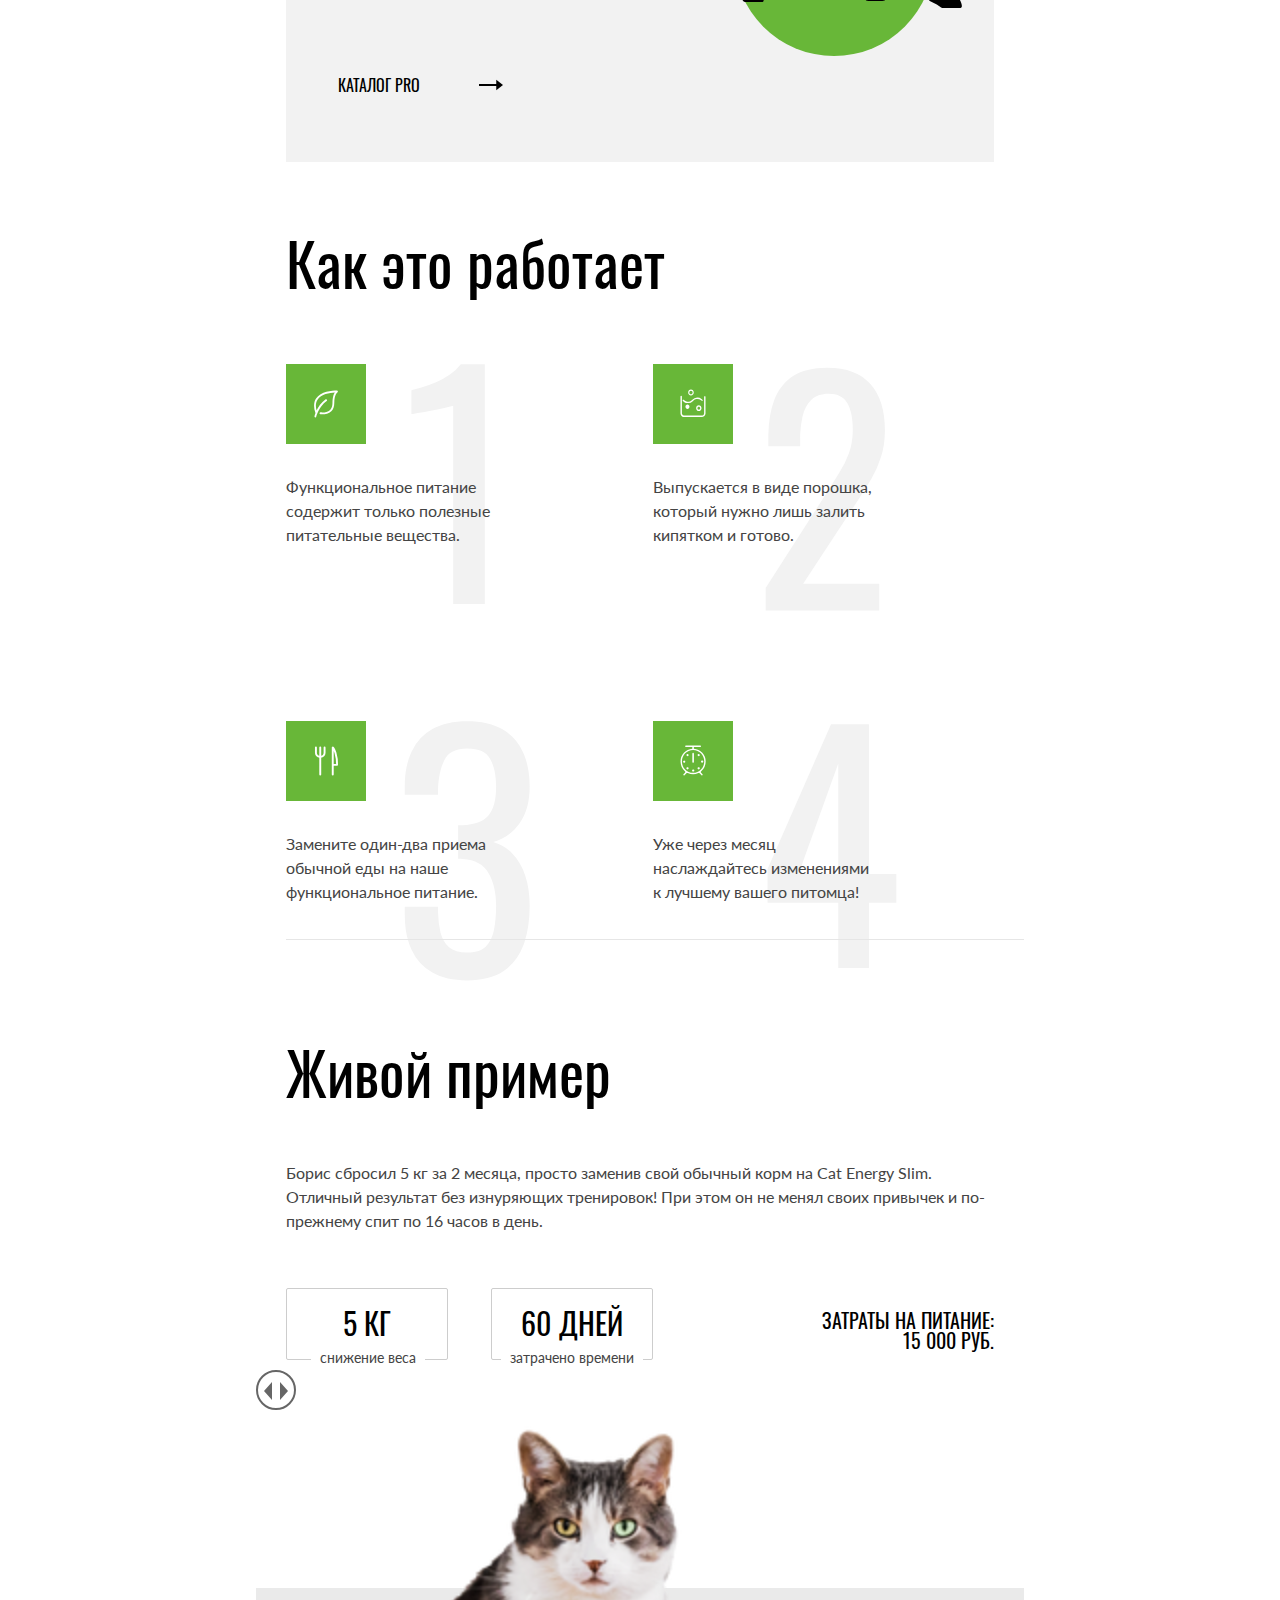
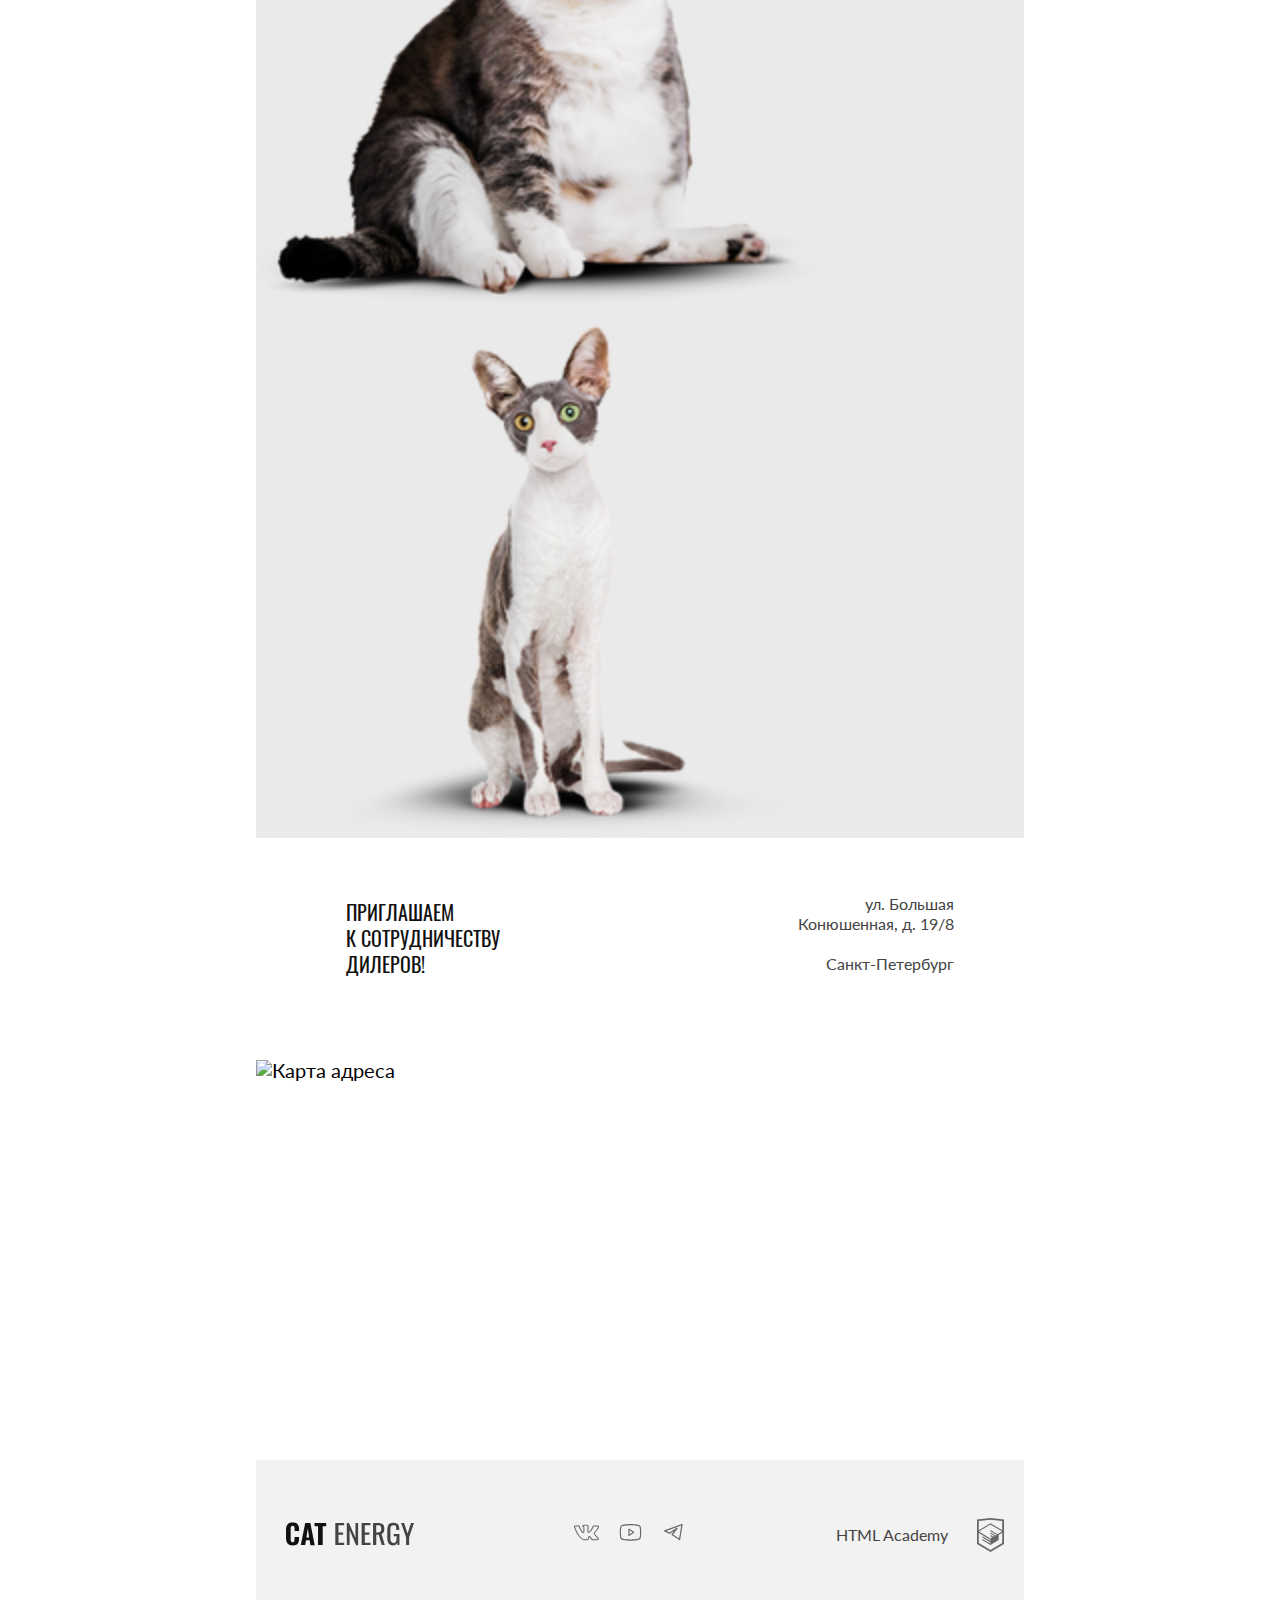
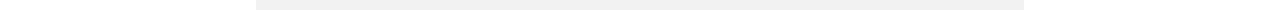
==== commit d122baa5: "Deploying to gh-pages from @ L1ghtManch4k/2486001-cat-energy-31@3d6a48006127226d50c1c128d27997160099" ====
--- a/index.html
+++ b/index.html
@@ -1 +1 @@
-<!DOCTYPE html><html class="page" lang="ru"><head><meta charset="UTF-8"><title>Название проекта</title><meta name="viewport" content="width=device-width,initial-scale=1"><link rel="stylesheet" href="styles/styles.css"><link rel="icon" href="favicon32.ico"><link rel="icon" href="./favicons/favicon16.svg" type="image/png"><script src="scripts/index.js" defer="defer"></script></head><body class="page__body"><header class="header"><a class="header__logo-link" href="#"><picture><source class="header__logo-desktop" media="(min-width:1440px)" width="70" type="image/svg+xml" height="59" srcset="./images/logotype-icon-desktop.svg"><source class="header__logo-tablet" media="(min-width:768px)" width="60" type="image/svg+xml" height="50" srcset="./images/logotype-icon-tablet.svg"><img class="header__logo-mobile" src="./images/logotype-icon-mobile.svg" width="60" height="50" alt="Логотип Кэт энерджи"></picture></a><a class="header__name-link" href="#"><picture><source class="header__logo-desktop" media=" (min-width:1440px)" width="118" type="image/svg+xml" height="21" srcset="./images/logotype-name.svg"><img class="header__logo-name-mobile-tablet" src="./images/logotype-name.svg" width="101" height="18" alt="Название сайта"></picture></a><nav class="nav"><ul class="nav__list"><li class="nav__item nav__item--active"><a class="nav__link" href="#">главная</a></li><li class="nav__item"><a class="nav__link" href="catalog.html">каталог продукции</a></li><li class="nav__item"><a class="nav__link" href="#">подбор программы</a></li></ul><button class="nav__burger-button button" type="button"><span class="visually-hidden">кнопка открытия меню</span></button> <button class="nav__burger-button button" type="button"><span class="visually-hidden">кнопка закрытия меню</span></button></nav></header><main class="main"><section class="cover"><h1 class="cover__title">Функциональное<br>питание для котов</h1><p class="cover__description">Занялся собой? Займись котом!</p><a class="cover__button" href="#">подобрать программу</a><picture><source class="cover__product-desktop" media=" (min-width:1440px)" width="552" type="image/png" height="499" srcset="./images/feed-hero-desktop@1x.png, ./images/feed-hero-desktop@2x.png 2x"><source class="cover__product-tablet" media="(min-width:768px)" width="709" type="image/png" height="609" srcset="./images/feed-hero-tablet 1@1x.png, ./images/feed-hero-tablet 1@2x.png 2x"><img class="cover__product-mobile" src="./images/feed-hero-mobile@1x.png" width="280" height="270" alt="Корм для кошек" srcset="./images/feed-hero-mobile@2x.png 2x"></picture></section><section class="catalog"><ul class="catalog__list"><li class="catalog__item"><h3 class="catalog__title">похудение</h3><p class="catalog__text">Ваш кот весит больше собаки и почти утратил способность лазить по деревьям? Пора на диету! Cat Energy Slim поможет вашему питомцу сбросить лишний вес.</p><a class="catalog__link" href="#">каталог slim</a></li><li class="catalog__item"><h3 class="catalog__title">набор массы</h3><p class="catalog__text">Заработать авторитет среди дворовых котов и даже собак? Серия Cat Energy Pro поможет вашему коту нарастить необходимые мышцы!</p><a class="catalog__link" href="#">каталог pro</a></li></ul></section><section class="how-work"><h2 class="how-work__title">Как это работает</h2><ul class="how-work__list"><li class="how-work__item"><p class="how-work__text">Функциональное питание содержит только полезные питательные вещества.</p></li><li class="how-work__item"><p class="how-work__text">Выпускается в виде порошка, который нужно лишь залить кипятком и готово.</p></li><li class="how-work__item"><p class="how-work__text">Замените один-два приема обычной еды на наше функциональное питание.</p></li><li class="how-work__item"><p class="how-work__text">Уже через месяц наслаждайтесь изменениями к лучшему вашего питомца!</p></li></ul></section><section class="example"><h2 class="example__title">Живой пример</h2><p class="example__text">Борис сбросил 5 кг за 2 месяца, просто заменив свой обычный корм на Cat Energy Slim. Отличный результат без изнуряющих тренировок! При этом он не менял своих привычек и по-прежнему спит по 16 часов в день.</p><div class="example__info"><span class="example__weight-info">5 кг</span> <span class="example__text-info">снижение веса</span></div><div class="example__info"><span class="example__weight-info">60 дней</span> <span class="example__text-info">затрачено времени</span></div><p class="example__info-price">Затраты на питание: <span class="example__info-price">15 000 руб.</span></p><picture><source class="example__image-cat-desktop-tablet" media=" (min-width:768px)" width="560" type="image/png" height="512" srcset="./images/big-cat-desktop-tablet@1x.png, ./images/big-cat-desktop-tablet@2x.png 2x"><img class="example__image-cat-mobile" src="./images/big-cat-mobile@1x.png" width="280" height="256" alt="крупный кот" srcset="./images/big-cat-mobile@2x.png"></picture><picture><source class="example__image-cat-desktop-tablet" media=" (min-width:768px)" width="560" type="image/png" height="512" srcset="./images/small-cat-desktop-tablet@1x.png, ./images/small-cat-desktop-tablet@2x.png 2x"><img class="example__image-cat-mobile" src="./images/small-cat-mobile@1x.png" width="280" height="256" alt="тощий кот" srcset="./images/small-cat-mobile@2x.png"></picture></section><section class="address"><h3 class="visually-hidden">Адрес</h3><p class="address__text">приглашаем к сотрудничеству дилеров!</p><address class="address__info">ул. Большая Конюшенная, д. 19/8</address><address class="address__info">Санкт-Петербург</address><picture><source class="address__image-desktop" media=" (min-width:1440px)" width="1440" type="image/png" height="400" srcset="./images/map-desktop@1x.png, ./images/map-desktop@2x.png 2x"><source class="address__image-tablet" media="(min-width:768px)" width="768" type="image/png" height="400" srcset="./images/map-tabletp@1x.png, ./images/map-tablet@2x.png 2x"><img class="address__image-mobile" src="./images/map-mobile@1x.png" width="320" height="362" alt="Карта адреса" srcset="./images/map-mobile@2x.png"></picture></section></main><footer class="footer"><img class="footer__logo-name-mobile-tablet" src="./images/logotype-name.svg" width="128" height="24" alt="Название сайта"><ul class="footer__list-contacts"><li class="footer__item-contacts"><a class="footer__link-contacts" href="#"><span class="visually-hidden">Вконтакте</span></a></li><li class="footer__item-contacts"><a class="footer__link-contacts" href="#"><span class="visually-hidden">Телеграм</span></a></li><li class="footer__item-contacts"><a class="footer__link-contacts" href="#"><span class="visually-hidden">Ютуб</span></a></li></ul><div class="footer__htmlacademy"><a class="footer__htmlacademy-link" href="https://htmlacademy.ru/study"><span class="footer__htmlacademy-html">html</span> Academy</a></div></footer></body></html>+<!DOCTYPE html><html class="page" lang="ru"><head><meta charset="UTF-8"><title>Название проекта</title><meta name="viewport" content="width=device-width,initial-scale=1"><link rel="stylesheet" href="styles/styles.css"><link rel="icon" href="favicon32.ico"><link rel="icon" href="./favicons/favicon16.svg" type="image/png"><script src="scripts/index.js" defer="defer"></script></head><body class="page__body"><header class="header header--index"><a class="header__logo-link" href="#"><div class="header__logo"><picture><source class="header__logo-desktop" media="(min-width:1440px)" width="70" type="image/svg+xml" height="59" srcset="./images/logotype-icon-desktop.svg"><source class="header__logo-tablet" media="(min-width:768px)" width="60" type="image/svg+xml" height="50" srcset="./images/logotype-icon-tablet.svg"><img class="header__logo-mobile" src="./images/logotype-icon-mobile.svg" width="33" height="38" alt="Логотип Кэт энерджи"></picture></div><div class="header__name"><picture><source class="header__logo-desktop" media=" (min-width:1440px)" width="118" type="image/svg+xml" height="21" srcset="./images/logotype-name.svg"><img class="header__logo-name-mobile-tablet" src="./images/logotype-name.svg" width="101" height="18" alt="Название сайта"></picture></div></a><nav class="nav nav--open"><button class="nav__toggle" type="button"><span class="visually-hidden">кнопка открытия меню</span></button><div class="nav__wrapper"><ul class="nav__list"><li class="nav__item nav__item--active nav__item--index"><a class="nav__link nav__link--home nav__link--index" href="#">главная</a></li><li class="nav__item nav__item--index"><a class="nav__link nav__link--index" href="catalog.html">каталог продукции</a></li><li class="nav__item nav__item--index"><a class="nav__link nav__link--index" href="#">подбор программы</a></li></ul></div></nav></header><main class="main"><section class="cover"><h1 class="cover__title">Функциональное<br>питание для котов</h1><p class="cover__description">Занялся собой? Займись котом!</p><a class="cover__button" href="#">подобрать программу</a><div class="cover__product"><picture><source class="cover__product--desktop" media=" (min-width:1440px)" width="552" type="image/png" height="499" srcset="./images/feed-hero-desktop@1x.png, ./images/feed-hero-desktop@2x.png 2x"><source class="cover__product--tablet" media="(min-width:768px)" width="709" type="image/png" height="609" srcset="./images/feed-hero-tablet 1@1x.png, ./images/feed-hero-tablet@2x.png 2x"><img class="cover__product--mobile" src="./images/feed-hero-mobile@1x.png" width="280" height="270" alt="Корм для кошек" srcset="./images/feed-hero-mobile@2x.png 2x"></picture></div></section><section class="catalog"><ul class="catalog__list"><li class="catalog__item"><h3 class="catalog__title catalog__title--slim">похудение</h3><p class="catalog__text">Ваш кот весит больше собаки и почти утратил способность лазить по деревьям? Пора на диету! Cat Energy Slim поможет вашему питомцу сбросить лишний вес.</p><a class="catalog__link" href="#"><p class="catalog__link-text">каталог slim</p><svg class="catalog__link-icon" width="24" height="12"><use href="../../icons/stack.svg#arrow-icon"></use></svg></a></li><li class="catalog__item"><h3 class="catalog__title catalog__title--pro">набор массы</h3><p class="catalog__text">Заработать авторитет среди дворовых котов и даже собак? Серия Cat Energy Pro поможет вашему коту нарастить необходимые мышцы!</p><a class="catalog__link" href="#"><p class="catalog__link-text">каталог pro</p><svg class="catalog__link-icon" width="24" height="12"><use href="../../icons/stack.svg#arrow-icon"></use></svg></a></li></ul></section><section class="how-work"><h2 class="how-work__title">Как это работает</h2><ul class="how-work__list"><li class="how-work__item how-work__item--benefit"><p class="how-work__text">Функциональное питание содержит только полезные питательные вещества.</p></li><li class="how-work__item how-work__item--benefit"><p class="how-work__text">Выпускается в виде порошка, который нужно лишь залить кипятком и готово.</p></li><li class="how-work__item how-work__item--benefit"><p class="how-work__text">Замените один-два приема обычной еды на наше функциональное питание.</p></li><li class="how-work__item how-work__item--benefit"><p class="how-work__text">Уже через месяц наслаждайтесь изменениями к лучшему вашего питомца!</p></li></ul></section><section class="example"><div><h2 class="example__title">Живой пример</h2><p class="example__text">Борис сбросил 5 кг за 2 месяца, просто заменив свой обычный корм на Cat Energy Slim. Отличный результат без изнуряющих тренировок! При этом он не менял своих привычек и по-прежнему спит по 16 часов в день.</p><div class="example__information"><div class="example__info"><span class="example__weight-info">5 кг</span> <span class="example__text-info example__text-info--weight">снижение веса</span></div><div class="example__info"><span class="example__weight-info">60 дней</span> <span class="example__text-info example__text-info--days">затрачено времени</span></div></div><p class="example__info-price-text">Затраты на питание: <span class="example__info-price">15 000 руб.</span></p></div><div class="example__cat-slider"><button class="example__button-slider" type="button"><span class="visually-hidden">кнопка слайдера</span> <svg class="example__button-slider-icon" width="24" height="18"><use href="../../icons/stack.svg#slider-arrows-icon"></use></svg></button><div class="example__two-images"><div class="example__image"><picture><source class="example__image-cat-desktop-tablet" media=" (min-width:768px)" width="560" type="image/png" height="512" srcset="./images/big-cat-desktop-tablet@1x.png, ./images/big-cat-desktop-tablet@2x.png 2x"><img class="example__image-cat-mobile" src="./images/big-cat-mobile@1x.png" width="280" height="256" alt="крупный кот" srcset="./images/big-cat-mobile@2x.png"></picture></div><div class="example__image"><picture><source class="example__image-cat-desktop-tablet" media=" (min-width:768px)" width="560" type="image/png" height="512" srcset="./images/small-cat-desktop-tablet@1x.png, ./images/small-cat-desktop-tablet@2x.png 2x"><img class="example__image-cat-mobile" src="./images/small-cat-mobile@1x.png" width="280" height="256" alt="тощий кот" srcset="./images/small-cat-mobile@2x.png"></picture></div></div></div></section><section class="address"><h3 class="visually-hidden">Адрес</h3><div class="address__info-full"><p class="address__text">приглашаем<br>к сотрудничеству<br>дилеров!</p><div class="address__city-location"><address class="address__info">ул. Большая<br>Конюшенная, д. 19/8</address><address class="address__info address__info--city">Санкт-Петербург</address></div></div><div class="address__map"><picture><source class="address__image address__image--desktop" media=" (min-width:1440px)" width="1440" type="image/png" height="400" srcset="./images/map-desktop@1x.png, ./images/map-desktop@2x.png 2x"><source class="address__image address__image--tablet" media="(min-width:768px)" width="768" type="image/png" height="400" srcset="./images/map-tabletp@1x.png, ./images/map-tablet@2x.png 2x"><img class="address__image address__image--mobile" src="./images/map-mobile@1x.png" width="320" height="362" alt="Карта адреса" srcset="./images/map-mobile@2x.png"></picture></div></section></main><footer class="footer"><div class="footer__name"><a class="footer__name-link" href="#"><img class="footer__name-icon" src="./images/logotype-name.svg" width="128" height="24" alt="Название сайта"></a></div><ul class="footer__list-contacts"><li class="footer__item-contacts"><a class="footer__link-contacts" href="#"><span class="visually-hidden">Вконтакте</span> <svg class="footer__link-contacts-icon" width="27" height="17"><use href="../../icons/stack.svg#vk-contacts"></use></svg></a></li><li class="footer__item-contacts"><a class="footer__link-contacts" href="#"><span class="visually-hidden">Ютуб</span> <svg class="footer__link-contacts-icon" width="24" height="19"><use href="../../icons/stack.svg#youtube-contacts"></use></svg></a></li><li class="footer__item-contacts"><a class="footer__link-contacts" href="#"><span class="visually-hidden">Телеграм</span> <svg class="footer__link-contacts-icon" width="20" height="17"><use href="../../icons/stack.svg#telegram-contacts"></use></svg></a></li></ul><a class="footer__htmlacademy" href="https://htmlacademy.ru/"><p class="footer__htmlacademy-text">HTML Academy</p><svg class="footer__htmlacademy-logo" width="27" height="34"><use href="../../icons/stack.svg#html-academy"></use></svg></a></footer><script src="script.js"></script></body></html>--- a/styles/styles.css
+++ b/styles/styles.css
@@ -1 +1 @@
-@font-face{font-family:Lato;font-weight:400;font-style:normal;src:url(../fonts/lato/Lato-Regular.woff2)format("woff2");font-display:swap}@font-face{font-family:Oswald;font-weight:400;font-style:normal;src:url(../fonts/oswald/oswaldregular.woff2)format("woff2");font-display:swap}*,:before,:after{box-sizing:border-box}body{background-color:#fff;flex-direction:column;min-height:100%;margin:0 auto;padding:0;font-family:Lato,sans-serif;font-size:20px;font-style:normal;font-weight:400;line-height:20px;display:flex}.visually-hidden{white-space:nowrap;-webkit-clip-path:inset(100%);clip-path:inset(100%);clip:rect(0 0 0 0);border:0;width:1px;height:1px;margin:-1px;padding:0;position:absolute;overflow:hidden}.header{color:#fff}.nav__item{text-align:center;font-family:Oswald,sans-serif;font-size:20px;font-weight:400;line-height:20px}.nav__link{color:#000;text-decoration:none}.cover{background:linear-gradient(#68b738d9 65%,#fff 65%)}.cover__title{color:#fff;text-align:center;font-family:Oswald,sans-serif;font-size:36px;font-weight:400;line-height:36px}.cover__description{color:#fff;text-transform:uppercase;font-family:Oswald,sans-serif;font-size:14px;font-weight:400;line-height:14px}.cover__button{color:#fff;text-align:center;text-transform:uppercase;background-color:#68b738;border:none;padding:10px 64px;font-family:Oswald,sans-serif;font-size:16px;font-weight:400;line-height:20px;text-decoration:none}.catalog{background-color:#fff}.catalog__title{color:#000;text-transform:uppercase;font-family:Oswald,sans-serif;font-size:24px;font-weight:400;line-height:37px}.catalog__item{list-style-type:none}.catalog__text{color:#444;font-family:Lato,sans-serif;font-size:14px;font-weight:400;line-height:18px}.catalog__link{color:#000;text-align:center;text-transform:uppercase;font-family:Oswald,sans-serif;font-size:16px;font-weight:400;line-height:16px;text-decoration:none}.how-work{background-color:#fff}.how-work__title{text-align:center;color:#000;font-family:Oswald,sans-serif;font-size:36px;font-weight:400;line-height:40px}.how-work__item{list-style-type:none}.how-work__text{color:#444;font-family:Lato,sans-serif;font-size:14px;font-weight:400;line-height:18px}.example{background-color:#fff}.example__title{text-align:center;color:#000;font-family:Oswald,sans-serif;font-size:36px;font-weight:400;line-height:40px}.example__text{color:#444;font-family:Lato,sans-serif;font-size:14px;font-weight:400;line-height:18px}.example__weight-info{text-align:center;color:#000;text-transform:uppercase;font-family:Oswald,sans-serif;font-size:24px;font-weight:400;line-height:24px}.example__text-info{color:#444;text-align:center;font-family:Lato,sans-serif;font-size:12px;font-weight:400;line-height:12px}.example__info-price{text-align:center;color:#000;text-transform:uppercase;font-family:Oswald,sans-serif;font-size:14px;font-weight:400;line-height:20px}.address{background-color:#fff}.address__text{color:#111;text-transform:uppercase;font-family:Oswald,sans-serif;font-size:16px;font-weight:400;line-height:20px}.address__info{color:#444;font-family:Lato,sans-serif;font-size:14px;font-style:normal;font-weight:400;line-height:20px}.address__image-mobile{background-color:#68b738}.catalog-products{background-color:#fff}.catalog-products__title{color:#000;font-family:Oswald,sans-serif;font-size:36px;font-weight:400;line-height:36px}.catalog-products__card-title{color:#222;font-family:Oswald,sans-serif;font-size:16px;font-weight:400;line-height:20px}.catalog-products__item{list-style-type:none}.catalog-products__card-text{text-align:center;font-family:Lato,sans-serif;font-size:12px;font-weight:400;line-height:16px}.catalog-products__card-button{text-align:center;text-transform:uppercase;color:#fff;background-color:#68b738;border:none;padding:10px 109px;font-family:Oswald,sans-serif;font-size:16px;font-weight:400;line-height:20px}.catalog-products__card-button-choice{text-align:center;text-transform:uppercase;color:#444;background-color:#f2f2f2;border:none;padding:10px 95px;font-family:Oswald,sans-serif;font-size:16px;font-weight:400;line-height:20px;text-decoration:none}.additional{background-color:#fff}.additional__title{color:#000;text-align:center;font-family:Oswald,sans-serif;font-size:20px;font-weight:400;line-height:24px}.additional__item{list-style-type:none}.additional__text{color:#222;text-align:center;text-transform:uppercase;font-family:Oswald,sans-serif;font-size:16px;font-weight:400;line-height:16px}.additional__mixing{color:#444;text-align:center;font-family:Lato,sans-serif;font-size:14px;font-weight:400;line-height:14px}.additional__button{text-align:center;text-transform:uppercase;color:#fff;background-color:#68b738;border:none;padding:10px 109px;font-family:Oswald,sans-serif;font-size:16px;font-weight:400;line-height:20px}.additional__select-all{color:#fff;text-align:center;background-color:#68b738d9;font-family:Lato,sans-serif;font-size:16px;font-weight:400;line-height:20px}.offers{background-color:#fff}.offers__title{color:#000;text-align:center;font-family:Oswald,sans-serif;font-size:24px;font-weight:400;line-height:24px}.offers__text{color:#000;text-align:center;font-family:Oswald,sans-serif;font-size:16px;font-weight:400;line-height:24px}.offers__input{color:#444;text-align:center;text-transform:uppercase;border:1px solid #cdcdcd;width:280px;height:56px;padding:13px auto 13px 13px;font-family:Oswald,sans-serif;font-size:20px;font-weight:400;line-height:30px}.offers__button{text-align:center;text-transform:uppercase;color:#fff;background-color:#68b738;border:none;padding:15px 82px;font-family:Oswald,sans-serif;font-size:20px;font-weight:400;line-height:26px}.footer{background-color:#fff}.footer__item-contacts{list-style-type:none}.footer__htmlacademy{font-family:Lato,sans-serif;font-size:16px;font-weight:400;line-height:20px}.footer__htmlacademy-link{color:#444;text-decoration:none}.footer__htmlacademy-html{text-transform:uppercase}+@font-face{font-family:Lato;font-weight:400;font-style:normal;src:url(../fonts/lato/Lato-Regular.woff2)format("woff2");font-display:swap}@font-face{font-family:Oswald;font-weight:400;font-style:normal;src:url(../fonts/oswald/oswaldregular.woff2)format("woff2");font-display:swap}*,:before,:after{box-sizing:border-box}.page__body{background-color:#fff;flex-direction:column;min-height:100%;margin:0 auto;padding:0;font-family:Lato,sans-serif;font-size:20px;font-style:normal;font-weight:400;line-height:20px;display:flex;position:relative}.main{margin:0 auto;padding-top:0}.visually-hidden{white-space:nowrap;-webkit-clip-path:inset(100%);clip-path:inset(100%);clip:rect(0 0 0 0);border:0;width:1px;height:1px;margin:-1px;padding:0;position:absolute;overflow:hidden}.header{flex-wrap:wrap;width:320px;margin:0 auto;display:flex;position:relative}@media (width>=768px){.header{width:768px}}@media (width>=1440px){.header{min-width:1440px}.header--index:before{content:"";z-index:-2;background-color:#68b738d9;width:50%;height:694px;position:absolute;top:0;bottom:0;right:0}.header--index:after{content:"";z-index:-3;background-image:url(../images/cat-cover-desktop@1x.png);background-repeat:no-repeat;background-size:cover;width:720px;height:694px;position:absolute;top:0;bottom:0;right:0}}.header__logo-link{justify-content:space-between;align-items:center;width:190px;height:45px;margin:6px auto 8px 20px;display:flex}.header__logo-link:hover,.header__logo-link:focus-visible{opacity:.6;outline:none}.header__logo-link:active{opacity:.3}@media (width>=768px){.header__logo-link{width:174px;height:55px;margin:20px auto 0 25px}}@media (width>=1440px){.header__logo-link{width:202px;height:65px;margin:49px auto 0 110px}}.header__logo{display:block}.header__name{margin-top:5px;display:block}.nav{margin-top:10px}@media (width>=768px){.nav{min-height:0;margin:0}}.nav__toggle{z-index:2;background-color:#0000;border:none;width:32px;height:32px;display:block;position:absolute;top:15px;right:15px}@media (width>=768px){.nav__toggle{display:none}}.nav--open .nav__toggle:before{content:"";background-color:#000;width:24px;height:2px;position:absolute;top:7px;right:4px;box-shadow:0 8px #000,0 16px #000}@media (width>=768px){.nav--open .nav__toggle:before{display:none}}.nav--closed .nav__toggle{top:15px;right:15px}.nav--closed .nav__toggle:before,.nav--closed .nav__toggle:after{content:"";background-color:#000;width:24px;height:1px;position:absolute;top:15px;right:4px}.nav--closed .nav__toggle:before{box-shadow:none;transform:rotate(45deg)}.nav--closed .nav__toggle:after{transform:rotate(-45deg)}@media (width<=768px){.nav--open .nav__list{display:none}.nav--closed .nav__wrapper{position:absolute;top:69px;right:0}}.nav__list{text-align:center;grid-template-rows:66px 66px 66px;min-height:198px;margin:0;padding:0;position:relative}@media (width>=768px){.nav__list{min-height:0;margin-top:28px;margin-right:33px;display:flex}}@media (width>=1440px){.nav__list{margin-top:60px;margin-right:110px}}.nav__item{text-align:center;border-top:1px solid #e6e6e6;min-height:66px;font-family:Oswald,sans-serif;font-size:20px;font-weight:400;line-height:20px;list-style-type:none}.nav__item:hover:not(.nav__item--active){opacity:.6}.nav__item:active:not(.nav__item--active){opacity:.3}@media (width>=768px){.nav__item{border:none;min-height:0;padding:9px 0;font-size:18px;line-height:24px;display:block}.nav__item:not(:last-child){margin-right:33px}.nav__item--active{border-bottom:2px solid #68b738}}@media (width>=1440px){.nav__item{font-size:20px;line-height:30px;display:block}.nav__item--index:first-child{border-bottom:2px solid #fff}.nav__item:first-child{margin-right:31px}}.nav__link{text-transform:uppercase;text-align:center;color:#000;padding:23px 76px;text-decoration:none;display:block}.nav__link:focus-visible:not(.nav__item--active){opacity:.6;outline:none}.nav__link--home{padding:23px 125px}@media (width>=768px){.nav__link{padding:0}}@media (width>=1440px){.nav__link--index{color:#fff}}.cover{width:320px;margin:0 auto;display:grid;position:relative}.cover:before{content:"";z-index:-2;background-color:#68b738d9;width:100%;height:302px;position:absolute;top:0;bottom:0;right:0}@media (width>=768px){.cover:before{display:none}}.cover:after{content:"";z-index:-3;background-image:url(../images/cat-cover@1x.png);background-repeat:no-repeat;background-size:320px 302px;width:100%;height:302px;position:absolute;top:0;bottom:0;right:0}@media (width>=768px){.cover:after{display:none}.cover{background:0 0;width:768px}}@media (width>=1440px){.cover{width:1440px}}.cover__title{color:#fff;text-align:center;margin:0 auto;padding-top:27px;font-family:Oswald,sans-serif;font-size:36px;font-weight:400;line-height:36px}@media (width>=768px){.cover__title{text-align:left;color:#000;margin-top:65px;margin-left:120px;padding-top:0;font-size:60px;line-height:60px}}@media (width>=1440px){.cover__title{margin-top:110px;margin-left:190px}}.cover__product{margin:0 20px;display:block}@media (width>=768px){.cover__product{position:absolute;top:266px;left:29px}}@media (width>=1440px){.cover__product{top:30px;left:557px}}.cover__description{color:#fff;text-transform:uppercase;text-align:center;margin:25px auto 29px;font-family:Oswald,sans-serif;font-size:14px;font-weight:400;line-height:14px}@media (width>=768px){.cover__description{text-align:left;color:#000;margin-top:40px;margin-bottom:40px;margin-left:120px;font-size:20px;line-height:20px}}@media (width>=1440px){.cover__description{margin-left:190px}}.cover__button{z-index:211212;color:#fff;text-transform:uppercase;background-color:#68b738;border:none;order:4;margin:0 20px 22px;padding:10px 64px;font-family:Oswald,sans-serif;font-size:16px;font-weight:400;line-height:20px;text-decoration:none}.cover__button:hover,.cover__button:focus-visible{background-color:#5eaa2f;outline:none}.cover__button:active{color:#ffffff4d;background-color:#5eaa2f}@media (width>=768px){.cover__button{order:0;margin:0 auto 526px 120px;padding:14px 26px;font-size:20px;line-height:26px}}@media (width>=1440px){.cover__button{margin-bottom:266px;margin-left:190px}}.catalog{width:320px;margin:0 auto}@media (width>=768px){.catalog{width:768px}}@media (width>=1440px){.catalog{width:1440px}}.catalog__title{color:#000;text-transform:uppercase;margin-bottom:0;font-family:Oswald,sans-serif;font-size:24px;font-weight:400;line-height:37px;display:flex}@media (width>=768px){.catalog__title{margin-top:73px;margin-left:53px;font-size:36px;line-height:36px}}@media (width>=1440px){.catalog__title{text-align:center;align-items:center;margin-top:47px;margin-left:33px;display:flex}}@media (width>=768px){.catalog__title--slim:after{content:"";background-image:url(../icons/stack.svg#cat_slim);background-repeat:no-repeat;background-size:200px 200px;width:200px;height:200px;margin:0;display:block;position:absolute;top:80px;right:50px}}@media (width>=1440px){.catalog__title--slim:after{display:none}}@media (width>=768px){.catalog__title--pro:after{content:"";background-image:url(../icons/stack.svg#cat_pro);background-repeat:no-repeat;background-size:268px 200px;width:268px;height:200px;margin:0;display:block;position:absolute;top:80px;right:30px}}@media (width>=1440px){.catalog__title--pro:after{display:none}}.catalog__title--slim:before{content:"";background-image:url(../icons/stack.svg#cat_slim);background-repeat:no-repeat;background-size:50px 50px;width:50px;height:50px;margin-left:20px;margin-right:20px;display:block}@media (width>=768px){.catalog__title--slim:before{display:none}}@media (width>=1440px){.catalog__title--slim:before{background-size:100px 100px;width:100px;height:100px;margin-right:62px;display:block}}.catalog__title--pro:before{content:"";background-image:url(../icons/stack.svg#cat_pro);background-repeat:no-repeat;background-size:65px 65px;width:70px;height:70px;margin-left:13px;margin-right:11px;display:block}@media (width>=768px){.catalog__title--pro:before{display:none}}@media (width>=1440px){.catalog__title--pro:before{background-size:134px 100px;width:134px;height:100px;margin-right:47px;display:block}}.catalog__list{flex-wrap:wrap;margin-top:30px;padding:0 20px;display:flex}@media (width>=768px){.catalog__list{padding:0 30px}}@media (width>=1440px){.catalog__list{margin-top:82px;padding:0 110px}}.catalog__item{background-color:#f2f2f2;min-height:266px;margin-bottom:20px;list-style-type:none;position:relative}@media (width>=768px){.catalog__item{min-height:372px}}@media (width>=1440px){.catalog__item{width:570px;min-height:374px}.catalog__item:not(:last-child){margin-right:80px}}.catalog__text{color:#444;padding:0 33px 38px 20px;font-family:Lato,sans-serif;font-size:14px;font-weight:400;line-height:18px}.catalog__text:after{content:"";background-color:#d9d9d9;width:240px;height:1px;position:absolute;top:230px;right:20px}@media (width>=768px){.catalog__text:after{display:none}.catalog__text{padding:0 316px 48px 52px;font-size:16px;line-height:24px}}@media (width>=1440px){.catalog__text{padding:39px 61px 23px 52px}}.catalog__link{color:#000;text-transform:uppercase;justify-content:space-between;align-items:center;width:139px;min-height:24px;margin:0 0 20px 20px;font-family:Oswald,sans-serif;font-size:16px;font-weight:400;line-height:16px;text-decoration:none;display:flex}.catalog__link:focus-visible{outline:none}.catalog__link:active{opacity:.3}@media (width>=768px){.catalog__link{width:165px;margin:0 0 53px 52px}}@media (width>=1440px){.catalog__link{width:168px;margin:0 0 55px 52px}}.how-work{width:320px;margin:0 auto}@media (width>=768px){.how-work{width:768px}}@media (width>=1440px){.how-work{width:1440px}}.how-work__title{text-align:left;color:#000;margin-left:21px;font-family:Oswald,sans-serif;font-size:36px;font-weight:400;line-height:40px}@media (width>=768px){.how-work__title{margin-left:30px;font-size:60px;line-height:60px}}@media (width>=1440px){.how-work__title{margin-bottom:100px;margin-left:110px}}.how-work__list{grid-template-rows:60px 60px 60px 60px;gap:20px;margin-top:40px;margin-left:20px;padding:0;display:grid;position:relative}@media (width>=768px){.how-work__list{grid-template-rows:280px 280px;grid-template-columns:230px 246px;gap:77px 137px;margin-top:72px;margin-left:30px}.how-work__list:after{content:"";background-color:#e6e6e6;width:100%;height:1px;position:absolute;top:575px}}@media (width>=1440px){.how-work__list{grid-template-rows:280px;grid-template-columns:230px 246px 248px 250px;gap:80px;margin:0 110px 69px}.how-work__list:after{display:none}}.how-work__item{background-repeat:no-repeat;list-style-type:none;display:flex;position:relative}@media (width>=768px){.how-work__item{grid-template-rows:80px 72px;gap:31px;display:grid}.how-work__item--benefit:first-child:after{content:"";z-index:-1;background-image:url(../icons/stack.svg#1-icon-catalog);background-repeat:no-repeat;background-size:80px 240px;width:112px;height:280px;display:block;position:absolute;right:-4px}.how-work__item--benefit:nth-child(2):after{content:"";z-index:-1;background-image:url(../icons/stack.svg#2-icon-catalog);background-repeat:no-repeat;background-size:120px 250px;width:134px;height:280px;display:block;position:absolute;right:0}.how-work__item--benefit:nth-child(3):after{content:"";z-index:-1;background-image:url(../icons/stack.svg#3-icon-catalog);background-repeat:no-repeat;background-size:130px 260px;width:134px;height:280px;display:block;position:absolute;right:-20px}.how-work__item--benefit:last-child:after{content:"";z-index:-1;background-image:url(../icons/stack.svg#4-icon-catalog);background-repeat:no-repeat;background-size:130px 250px;width:136px;height:280px;display:block;position:absolute;right:-4px}}.how-work__item:before{content:"";background-color:#68b738;background-position:50%;background-repeat:no-repeat;min-width:60px;min-height:60px;display:block}@media (width>=768px){.how-work__item:before{width:80px;height:80px}}.how-work__item--benefit:first-child:before{background-image:url(../icons/stack.svg#sheet-icon);background-size:24px 28px}.how-work__item--benefit:nth-child(2):before{background-image:url(../icons/stack.svg#bubbles-icon);background-size:26px 29px}.how-work__item--benefit:nth-child(3):before{background-image:url(../icons/stack.svg#eat-icon);background-size:25px 30px}.how-work__item--benefit:last-child:before{background-image:url(../icons/stack.svg#watch-icon);background-size:26px 31px}.how-work__text{color:#444;margin:0;padding-top:0;padding-left:20px;padding-right:20px;font-family:Lato,sans-serif;font-size:14px;font-weight:400;line-height:18px}@media (width>=768px){.how-work__text{padding-left:0;font-size:16px;line-height:24px}}.example{background-color:#eaeaea;width:320px;margin:0 auto;position:relative}@media (width>=768px){.example{background:linear-gradient(#fff 40%,#eaeaea 40%);flex-wrap:wrap;width:768px;display:flex}}@media (width>=1440px){.example{background:linear-gradient(#fff 7%,#f2f2f2 7%);flex-wrap:wrap;width:1440px;display:flex}}.example__title{text-align:left;color:#000;margin-top:0;margin-bottom:0;margin-left:20px;padding-top:20px;font-family:Oswald,sans-serif;font-size:36px;font-weight:400;line-height:40px}@media (width>=768px){.example__title{margin-left:30px;font-size:60px;line-height:60px}}@media (width>=1440px){.example__title{margin-left:110px}}.example__text{color:#444;margin:40px 20px 20px;font-family:Lato,sans-serif;font-size:14px;font-weight:400;line-height:18px}@media (width>=768px){.example__text{margin-top:60px;margin-left:30px;font-size:16px;line-height:24px}}@media (width>=1440px){.example__text{max-width:432px;margin-top:110px;margin-left:110px}}.example__information{gap:32px;margin:20px;display:flex}@media (width>=768px){.example__information{gap:43px;margin-top:55px;margin-left:30px}}@media (width>=1440px){.example__information{gap:42px;margin-top:69px;margin-left:110px}}.example__info{display:grid;position:relative}.example__weight-info{text-align:center;color:#000;text-transform:uppercase;border:1px solid #cdcdcd;border-radius:2px;width:124px;min-height:56px;padding-top:14px;font-family:Oswald,sans-serif;font-size:24px;font-weight:400;line-height:24px}@media (width>=768px){.example__weight-info{width:162px;min-height:72px;padding-top:15px;font-size:30px;line-height:37px}}.example__text-info{color:#444;text-align:center;z-index:10;background-color:#eaeaea;width:80px;font-family:Lato,sans-serif;font-size:12px;font-weight:400;line-height:12px;position:absolute;top:45px;left:23px}@media (width>=768px){.example__text-info{background-color:#fff;font-size:14px;line-height:14px;top:63px}.example__text-info--weight{width:114px;left:25px}.example__text-info--days{width:142px;left:10px}}@media (width>=1440px){.example__text-info{background-color:#f2f2f2}}.example__button-slider{background-color:#fff;border:2px solid #666;border-radius:50%;width:40px;height:40px;position:relative}.example__button-slider-icon{position:absolute;top:10px;left:6px}.example__info-price-text{text-align:center;color:#000;text-transform:uppercase;margin-top:40px;font-family:Oswald,sans-serif;font-size:14px;font-weight:400;line-height:20px}@media (width>=768px){.example__info-price-text{text-align:right;max-width:180px;margin-top:-70px;margin-left:auto;margin-right:30px;font-size:20px;line-height:20px}}@media (width>=1440px){.example__info-price-text{text-align:center;justify-content:space-between;min-width:330px;margin-top:20px;margin-left:110px;margin-right:0;display:flex}}.address{width:320px;margin:0 auto;position:relative}.address--catalog{background-color:#f2f2f2}@media (width>=768px){.address{width:768px}}@media (width>=1440px){.address{width:1440px}.address--catalog{background-color:none}}.address__info-full{margin-left:20px;display:flex}@media (width>=1440px){.address__info-full{background-color:#fff;gap:87px;width:565px;margin:0;position:absolute;top:95px;left:110px}}.address__city-location{margin-top:26px;margin-bottom:26px;margin-left:20px}@media (width>=768px){.address__city-location{text-align:right;margin-left:auto}}@media (width>=1440px){.address__city-location{text-align:left}}.address__text{color:#111;text-transform:uppercase;margin-top:30px;font-family:Oswald,sans-serif;font-size:16px;font-weight:400;line-height:20px}@media (width>=768px){.address__text{margin-top:61px;margin-bottom:61px;margin-left:70px;font-size:20px;line-height:26px}}@media (width>=1440px){.address__text{margin:0;padding:60px 0 60px 80px}}.address__info{color:#444;font-family:Lato,sans-serif;font-size:14px;font-style:normal;font-weight:400;line-height:20px}@media (width>=768px){.address__info{margin-right:70px;font-size:16px;line-height:20px}.address__info:not(:last-child){margin-top:30px}.address__info:last-child{margin-top:20px;margin-bottom:60px}}@media (width>=1440px){.address__info{width:163px;margin:0 80px 0 0}.address__info:not(:last-child){margin-top:0;padding-top:35px}.address__info:last-child{margin-top:20px;margin-bottom:0;padding-bottom:35px}}.address__image{display:block}.catalog-products{width:320px;margin:0 auto}@media (width>=768px){.catalog-products{width:768px}}@media (width>=1440px){.catalog-products{width:1440px}}.catalog-products__title{color:#000;border-top:1px solid #d9d9d9;margin-top:0;margin-bottom:41px;padding-top:27px;padding-left:20px;font-family:Oswald,sans-serif;font-size:36px;font-weight:400;line-height:36px}@media (width>=768px){.catalog-products__title{border-top:none;margin-top:65px;margin-left:30px;padding:0;font-size:60px;line-height:60px}}@media (width>=1440px){.catalog-products__title{margin-top:74px;margin-left:110px}}.catalog-products__list{margin:0;padding:0;display:grid}@media (width>=768px){.catalog-products__list{grid-template-rows:511px 511px 511px 511px;grid-template-columns:324px 324px;gap:60px;margin:84px 30px 0}}@media (width>=1440px){.catalog-products__list{grid-template-rows:511px 511px;grid-template-columns:245px 245px 245px 245px;gap:63px 80px;margin:84px 110px 0}}.catalog-products__item{border-top:1px solid #d9d9d9;padding:20px 20px 0;list-style-type:none}.catalog-products__item:last-child{border-bottom:1px solid #c9c9c9;height:207px;display:grid}@media (width>=768px){.catalog-products__item{border-top:none;border-bottom:none}.catalog-products__item:not(:last-child){background:linear-gradient(#fff 17%,#f2f2f2 17%);padding:0}.catalog-products__item:last-child{border:2px solid #f2f2f2;border-radius:2px;min-height:425px;margin-top:87px}}.catalog-products__info-product{width:280px;display:flex}@media (width>=768px){.catalog-products__info-product{flex-wrap:wrap}}.catalog-products__item .catalog-products__image{width:140px;height:107px}.catalog-products__item .catalog-products__image--small{padding:10px 36px}.catalog-products__item .catalog-products__image--big{padding:4px 28px}@media (width>=768px){.catalog-products__item .catalog-products__image{width:200px;height:210px;margin:10px 62px 22px}.catalog-products__item .catalog-products__image--small{padding:19px 20px}.catalog-products__item .catalog-products__image--big{padding:2px 16px}}@media (width>=1440px){.catalog-products__item .catalog-products__image{width:169px;height:210px;margin:10px 38px 12px}.catalog-products__item .catalog-products__image--small{padding:19px 4px}.catalog-products__item .catalog-products__image--big{padding:7px 2px}}@media (width>=768px){.catalog-products__info{padding:0 37px}}@media (width>=1440px){.catalog-products__info{padding:0 38px}}.catalog-product__icon-plus{width:30px;height:30px;margin:0 auto 23px;display:block}@media (width>=768px){.catalog-product__icon-plus{width:60px;height:60px;margin-top:25px;margin-bottom:40px}}.catalog-products__card-title{color:#222;text-transform:uppercase;width:76px;margin:0;padding-bottom:16px;font-family:Oswald,sans-serif;font-size:16px;font-weight:400;line-height:20px}.catalog-products__card-title--choice{width:204px;margin:0 auto;padding-bottom:8px}@media (width>=768px){.catalog-products__card-title{text-align:center;width:135px;margin:0 auto;padding-bottom:20px;font-size:20px;line-height:24px}}@media (width>=1440px){.catalog-products__card-title:not(:last-child){padding-bottom:23px}}.catalog-products__list-info{margin:0;padding:0}.catalog-products__card-text{width:140px;list-style-type:none;display:flex}.catalog-products__card-text--choice{text-align:center;width:219px;margin:0 auto;font-family:Lato,sans-serif;font-size:12px;font-weight:400;line-height:16px}@media (width>=768px){.catalog-products__card-text--choice{padding:0 40px 2px;font-size:16px;line-height:20px}}@media (width>=1440px){.catalog-products__card-text--choice{padding:0}}@media (width>=768px){.catalog-products__card-text{width:250px}.catalog-products__card-text:not(.catalog-products__card-text--choice){border-bottom:1px solid #cdcdcd;padding-top:5px;padding-bottom:5px;position:relative}}@media (width>=1440px){.catalog-products__card-text{width:169px}}.catalog-products__card-text p{text-align:center;margin:0;font-family:Lato,sans-serif;font-size:12px;font-weight:400;line-height:16px}@media (width>=768px){.catalog-products__card-text p{font-size:16px;line-height:20px}}.catalog-products__card-text p:last-child{text-align:right;margin-left:auto}.catalog-products__card-button{text-align:center;text-transform:uppercase;color:#fff;background-color:#68b738;border:none;margin-top:27px;margin-bottom:25px;padding:10px 109px;font-family:Oswald,sans-serif;font-size:16px;font-weight:400;line-height:20px}.catalog-products__card-button:hover,.catalog-products__card-button:focus-visible{background-color:#5eaa2f;outline:none}.catalog-products__card-button:active{color:#ffffff4d;background-color:#5eaa2f}@media (width>=768px){.catalog-products__card-button{margin-top:32px;margin-left:37px;padding:10px 94px}}@media (width>=1440px){.catalog-products__card-button{margin-left:38px;padding:10px 56px}}.catalog-products__card-button-choice{text-align:center;text-transform:uppercase;color:#444;background-color:#f2f2f2;border:none;margin-top:21px;margin-bottom:20px;padding:10px 95px;font-family:Oswald,sans-serif;font-size:16px;font-weight:400;line-height:20px;text-decoration:none}.catalog-products__card-button-choice:hover,.catalog-products__card-button-choice:focus-visible{background-color:#ebebeb;outline:none}.catalog-products__card-button-choice:active{color:#4444444d;background-color:#ebebeb}@media (width>=768px){.catalog-products__card-button-choice{margin:70px auto 45px;padding:10px 83px}}@media (width>=1440px){.catalog-products__card-button-choice{margin:75px auto;padding:10px 39px}}.additional{flex-wrap:wrap;width:320px;margin:0 auto;display:flex;position:relative}@media (width>=768px){.additional{width:768px}}@media (width>=1440px){.additional{width:1440px}}.additional__title{color:#000;text-align:left;background-color:#fff;width:266px;margin:25px auto 36px 0;padding-left:20px;font-family:Oswald,sans-serif;font-size:20px;font-weight:400;line-height:24px}.additional__title:before{content:"";z-index:-1;background-color:#68b738;width:100%;height:2px;display:block;position:absolute;top:40px;left:0}@media (width>=768px){.additional__title:before{top:93px}}@media (width>=1440px){.additional__title:before{top:96px}}@media (width>=768px){.additional__title{text-align:center;width:381px;margin:74px auto 80px 30px;font-size:32px;line-height:32px}}@media (width>=1440px){.additional__title{width:456px;margin:71px 844px 80px 70px;font-size:40px;line-height:40px}}.additional__list{grid-template-columns:280px;margin:0 auto;padding:0;display:grid}@media (width>=768px){.additional__list{grid-template-columns:708px;margin:0 30px}}@media (width>=1440px){.additional__list{grid-template-columns:895px;margin:0 0 0 111px}}.additional__item{border-bottom:1px solid #cdcdcd;list-style-type:none}.additional__item:first-child{border-top:1px solid #cdcdcd}@media (width>=768px){.additional__item{border:1px solid #cdcdcd;border-bottom:none;flex-wrap:wrap;justify-content:space-between;display:flex}.additional__item:last-child{border-bottom:1px solid #cdcdcd}}@media (width>=1440px){.additional__item{border:none;border-bottom:1px solid #cdcdcd}.additional__item:first-child{border-top:1px solid #cdcdcd}}.additional__title-card{color:#222;text-align:left;text-transform:uppercase;margin-bottom:0;padding:0;font-family:Oswald,sans-serif;font-size:16px;font-weight:400;line-height:16px}@media (width>=768px){.additional__title-card{margin-top:26px;margin-left:38px;font-size:20px;line-height:20px}}@media (width>=1440px){.additional__title-card{margin-top:25px;margin-bottom:27px;margin-left:0}}.additional__mixing{justify-content:space-between;margin:10px auto 15px;display:flex}@media (width>=768px){.additional__mixing{width:223px;margin-top:27px;margin-bottom:0;margin-right:38px}}@media (width>=1440px){.additional__mixing{width:283px;margin-left:auto;margin-right:40px}}.additional__text{color:#444;text-align:center;font-family:Lato,sans-serif;font-size:14px;font-weight:400;line-height:14px}@media (width>=768px){.additional__text{font-size:16px;line-height:20px}}.additional__button{text-align:center;text-transform:uppercase;color:#fff;background-color:#68b738;border:none;margin:0 auto 19px;padding:10px 109px;font-family:Oswald,sans-serif;font-size:16px;font-weight:400;line-height:20px}.additional__button:hover,.additional__button:focus-visible{background-color:#5eaa2f;outline:none}.additional__button:active{color:#ffffff4d;background-color:#5eaa2f}@media (width>=768px){.additional__button{margin:25px 38px 28px;padding:10px 285px}}@media (width>=1440px){.additional__button{margin:15px 0;padding:10px 91px}}.additional__promo{background-color:#68b738d9;background-image:url(../images/select-all-image@1x.png);background-repeat:no-repeat;background-size:cover;width:280px;height:290px;margin:35px auto 0}@media (width>=768px){.additional__promo{background-image:url(../images/select-all-tablet@1x.png);background-repeat:no-repeat;background-size:cover;justify-content:space-between;width:707px;height:200px;margin:70px auto}}@media (width>=1440px){.additional__promo{background-image:url(../images/select-all-image@1x.png);background-repeat:no-repeat;background-size:cover;width:245px;height:288px;margin:0 0 0 80px}}.additional__select-all{color:#fff;text-align:center;padding:0 auto;font-family:Lato,sans-serif;font-size:16px;font-weight:400;line-height:20px}@media (width>=768px){.additional__select-all{text-align:left;justify-content:space-between;width:505px;margin:71px 125px 0 77px;padding:0;display:flex}}@media (width>=1440px){.additional__select-all{text-align:center;margin:56px 42px;display:grid}}.additional__select-all:before{content:"";background-image:url(../icons/stack.svg#present-icon);background-repeat:no-repeat;background-size:78px 80px;width:78px;height:80px;margin:59px auto 28px;display:block}@media (width>=768px){.additional__select-all:before{background-size:80px 83px;width:80px;height:83px;margin:-14px 0 0}}@media (width>=1440px){.additional__select-all:before{margin:0 0 46px 41px}}.offers{width:320px;margin:0 auto;position:relative}@media (width>=768px){.offers{width:768px}}@media (width>=1440px){.offers{width:1440px}}.offers__title{color:#000;text-align:left;background-color:#fff;width:192px;margin-top:40px;padding-left:20px;font-family:Oswald,sans-serif;font-size:24px;font-weight:400;line-height:24px}.offers__title:before{content:"";z-index:-1;background-color:#68b738;width:100%;height:2px;display:block;position:absolute;top:15px;left:0}@media (width>=768px){.offers__title:before{top:20px}}@media (width>=1440px){.offers__title:before{top:25px}}@media (width>=768px){.offers__title{width:282px;margin-top:0;margin-left:30px;padding:0 40px;font-size:32px;line-height:32px}}@media (width>=1440px){.offers__title{width:333px;margin:96px auto 72px 70px;font-size:40px;line-height:40px}}.offers__text{color:#000;text-align:center;width:280px;margin:32px auto 24px;font-family:Oswald,sans-serif;font-size:16px;font-weight:400;line-height:24px}@media (width>=768px){.offers__text{width:632px;margin-top:66px;font-size:24px;line-height:32px}}@media (width>=1440px){.offers__text{width:1360px}}.offers__form{flex-wrap:wrap;display:flex}@media (width>=768px){.offers__form{margin:0 68px}}@media (width>=1440px){.offers__form{margin:0 344px}}.offers__input{color:#444;text-align:center;text-transform:uppercase;border:1px solid #cdcdcd;width:280px;height:56px;margin:0 20px 16px;padding:13px 60px 13px 13px;font-family:Oswald,sans-serif;font-size:20px;font-weight:400;line-height:30px}.offers__input:hover{border-color:#cdcdcd}.offers__input:focus{border-color:#000;outline:none}@media (width>=768px){.offers__input{width:376px;margin:0;padding:13px 170px 13px 13px}}@media (width>=1440px){.offers__input{width:496px;padding:13px 282px 13px 13px}}.offers__button{text-align:center;text-transform:uppercase;color:#fff;background-color:#68b738;border:none;margin:0 20px 40px;padding:15px 82px;font-family:Oswald,sans-serif;font-size:20px;font-weight:400;line-height:26px}.offers__button:hover,.offers__button:focus-visible{background-color:#5eaa2f;outline:none}.offers__button:active{color:#ffffff4d;background-color:#5eaa2f}@media (width>=768px){.offers__button{margin:0 0 80px;padding:15px 70px}}@media (width>=1440px){.offers__button{padding:15px 70px}}.footer{background-color:#f2f2f2;width:320px;min-height:100%;margin:0 auto;display:table-row}@media (width>=768px){.footer{width:768px;display:flex}}@media (width>=1440px){.footer{width:1440px}}.footer__name{padding:40px 96px 20px}@media (width>=768px){.footer__name{margin:62px 160px 62px 30px;padding:0}}@media (width>=1440px){.footer__name{margin:72px 416px 62px 110px}}.footer__name-link:hover,.footer__name-link:focus-visible{opacity:.6;outline:none}.footer__name-link:active{opacity:.3}.footer__list-contacts{justify-content:space-between;width:280px;min-height:22px;margin:0 auto;padding:20px 74px;display:flex;position:relative}.footer__list-contacts:before{content:"";background-color:#d9d9d9;width:280px;height:1px;position:absolute;top:0;left:5px}.footer__list-contacts:after{content:"";background-color:#d9d9d9;width:280px;height:1px;position:absolute;bottom:0;left:5px}@media (width>=768px){.footer__list-contacts{margin-top:63px;padding:0}.footer__list-contacts:before,.footer__list-contacts:after{display:none}}@media (width>=1440px){.footer__list-contacts{margin:auto o;margin-top:73px}}.footer__item-contacts{list-style-type:none}.footer__htmlacademy{justify-content:space-between;align-items:center;width:280px;margin:20px;text-decoration:none;display:flex}.footer__htmlacademy:focus-visible{outline:none}@media (width>=768px){.footer__htmlacademy{min-width:168px;margin-left:150px}}@media (width>=1440px){.footer__htmlacademy{margin-top:15px;margin-left:376px;margin-right:110px}}.footer__htmlacademy-logo{fill:#666}.footer__htmlacademy:hover .footer__htmlacademy-logo,.footer__htmlacademy:focus-visible .footer__htmlacademy-logo{fill:#68b738}.footer__htmlacademy:active .footer__htmlacademy-logo{fill:#68b738;opacity:.3}.footer__htmlacademy-text{color:#444;font-family:Lato,sans-serif;font-size:16px;font-weight:400;line-height:20px}.footer__link-contacts-icon{fill:#666;width:25px;height:17px}.footer__link-contacts-icon:hover,.footer__link-contacts-icon:focus-visible{fill:#68b738}.footer__link-contacts-icon:active{fill:#68b738;opacity:.3}.footer__link-contacts:hover .footer__link-contacts-icon,.footer__link-contacts:focus-visible .footer__link-contacts-icon{fill:#68b738;outline:none}.footer__link-contacts:focus-visible{outline:none}.footer__htmlacademy:active .footer__htmlacademy-text{opacity:.3}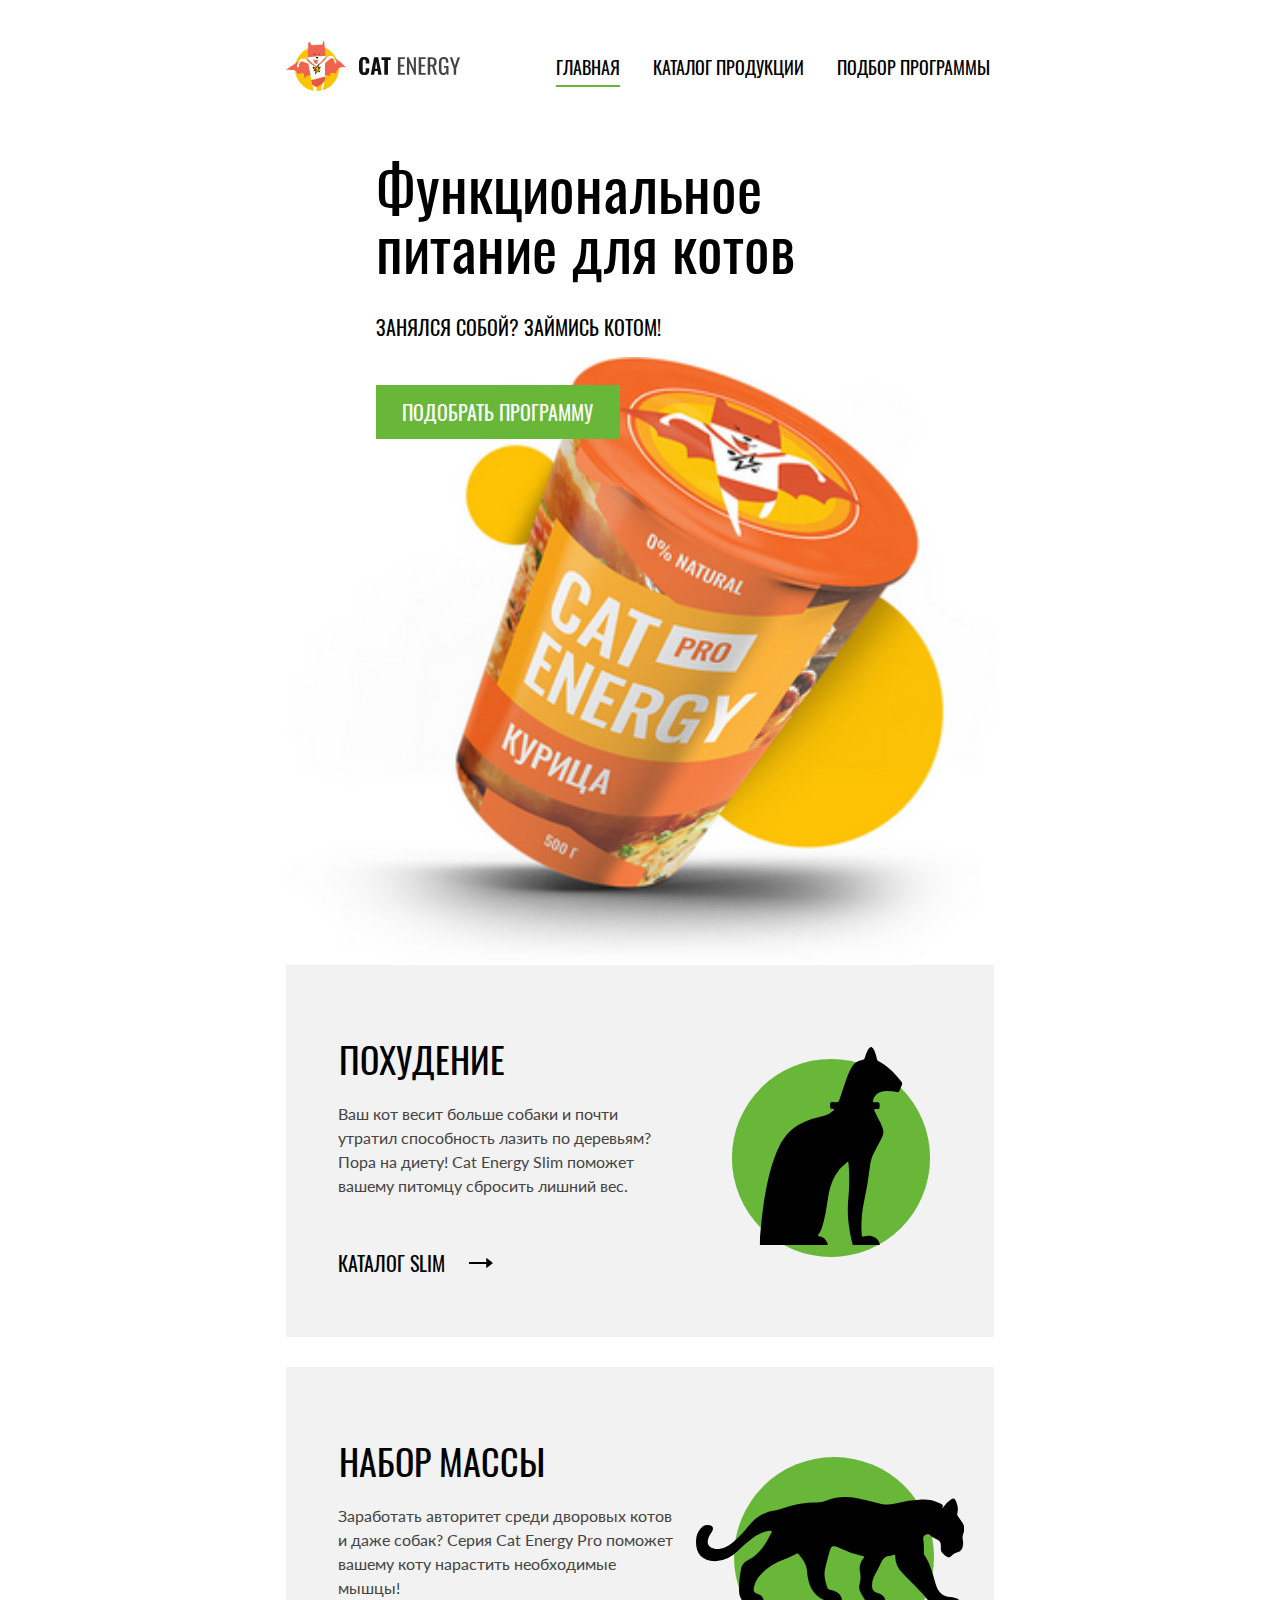
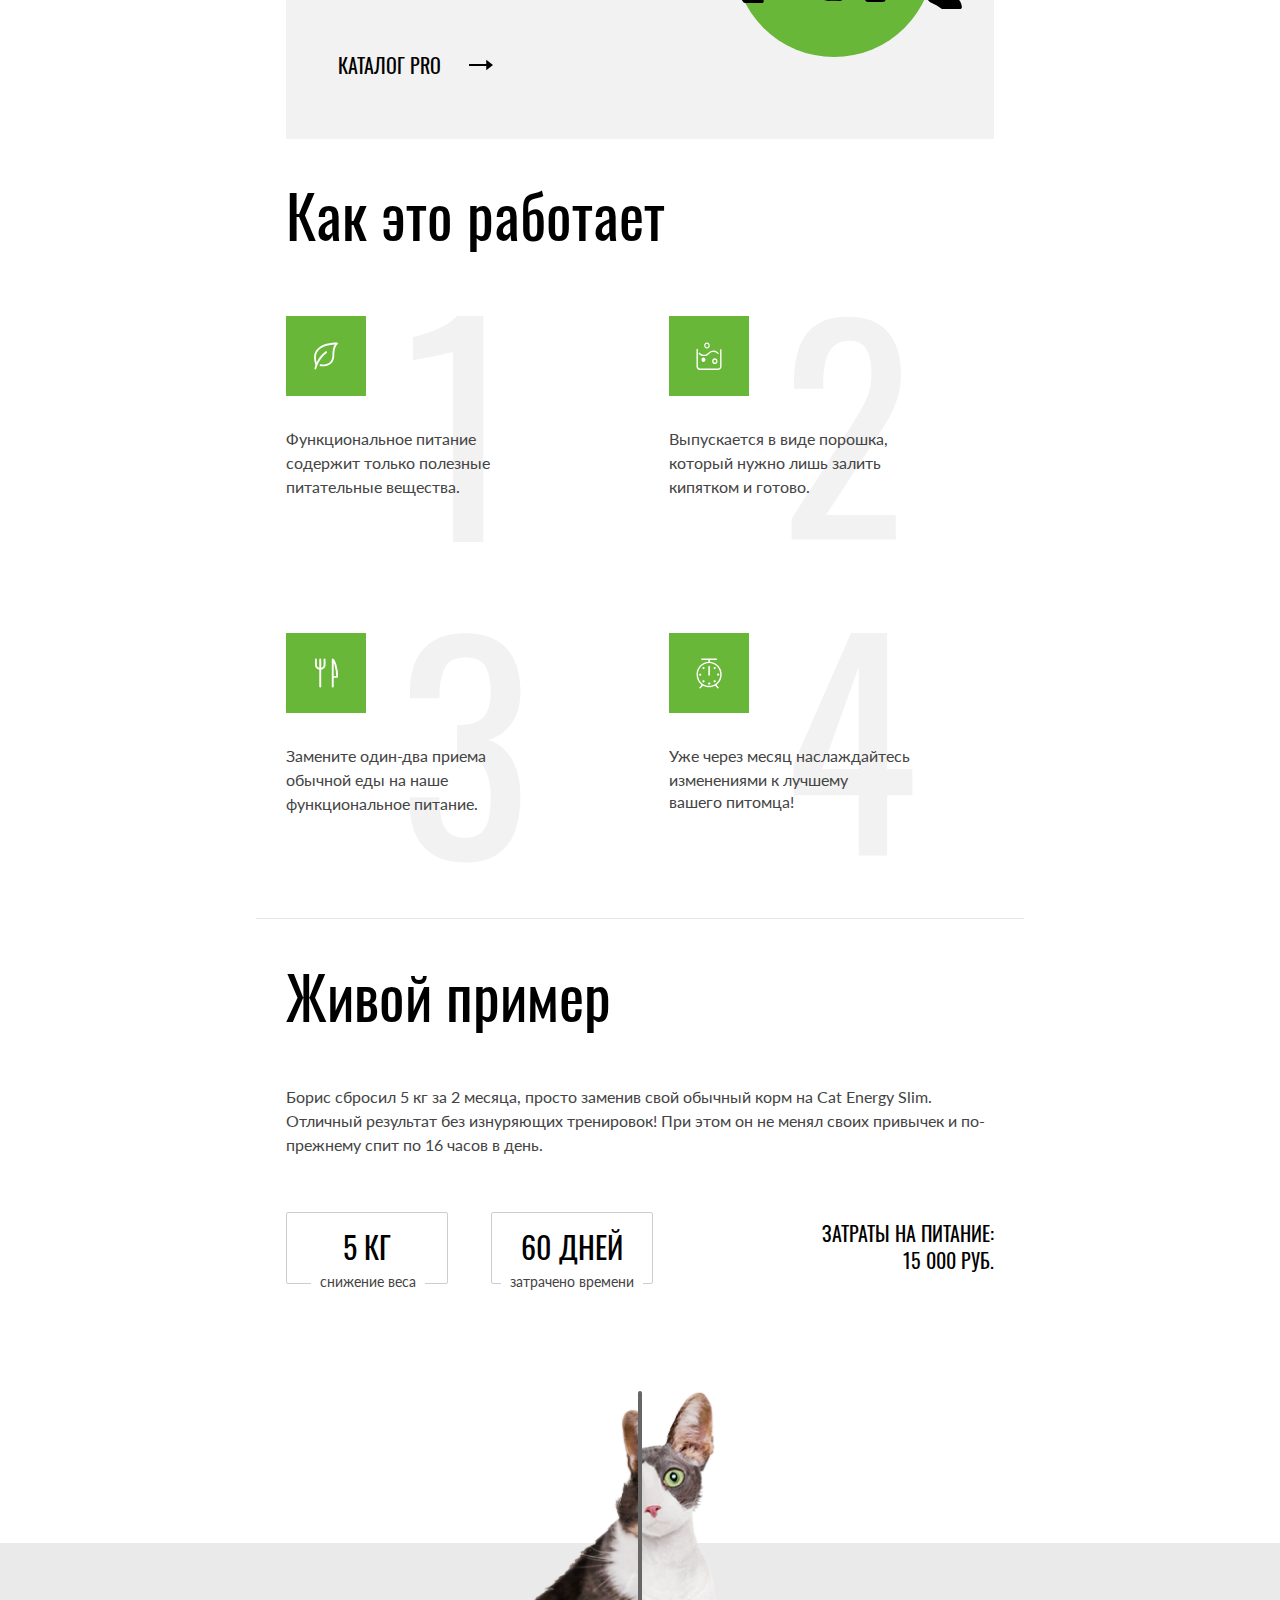
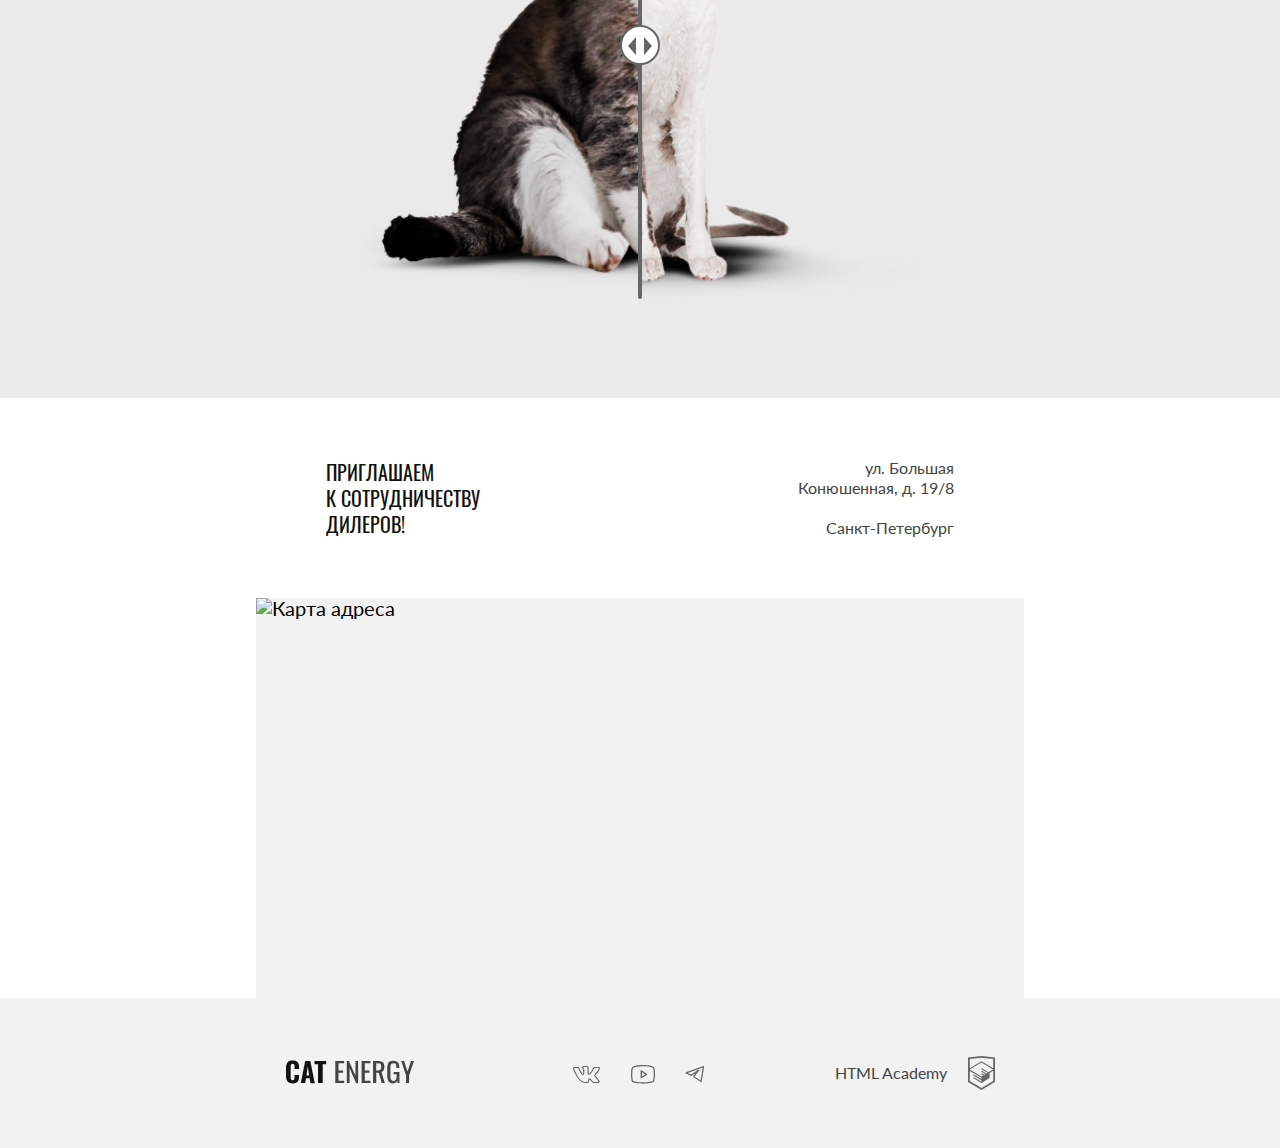
==== commit a1840d76: "Deploying to gh-pages from @ L1ghtManch4k/2486001-cat-energy-31@245e5cf04e513ea8217a92f0e2a9a4890b41" ====
--- a/index.html
+++ b/index.html
@@ -1 +1 @@
-<!DOCTYPE html><html class="page" lang="ru"><head><meta charset="UTF-8"><title>Название проекта</title><meta name="viewport" content="width=device-width,initial-scale=1"><link rel="stylesheet" href="styles/styles.css"><link rel="icon" href="favicon32.ico"><link rel="icon" href="./favicons/favicon16.svg" type="image/png"><script src="scripts/index.js" defer="defer"></script></head><body class="page__body"><header class="header header--index"><a class="header__logo-link" href="#"><div class="header__logo"><picture><source class="header__logo-desktop" media="(min-width:1440px)" width="70" type="image/svg+xml" height="59" srcset="./images/logotype-icon-desktop.svg"><source class="header__logo-tablet" media="(min-width:768px)" width="60" type="image/svg+xml" height="50" srcset="./images/logotype-icon-tablet.svg"><img class="header__logo-mobile" src="./images/logotype-icon-mobile.svg" width="33" height="38" alt="Логотип Кэт энерджи"></picture></div><div class="header__name"><picture><source class="header__logo-desktop" media=" (min-width:1440px)" width="118" type="image/svg+xml" height="21" srcset="./images/logotype-name.svg"><img class="header__logo-name-mobile-tablet" src="./images/logotype-name.svg" width="101" height="18" alt="Название сайта"></picture></div></a><nav class="nav nav--open"><button class="nav__toggle" type="button"><span class="visually-hidden">кнопка открытия меню</span></button><div class="nav__wrapper"><ul class="nav__list"><li class="nav__item nav__item--active nav__item--index"><a class="nav__link nav__link--home nav__link--index" href="#">главная</a></li><li class="nav__item nav__item--index"><a class="nav__link nav__link--index" href="catalog.html">каталог продукции</a></li><li class="nav__item nav__item--index"><a class="nav__link nav__link--index" href="#">подбор программы</a></li></ul></div></nav></header><main class="main"><section class="cover"><h1 class="cover__title">Функциональное<br>питание для котов</h1><p class="cover__description">Занялся собой? Займись котом!</p><a class="cover__button" href="#">подобрать программу</a><div class="cover__product"><picture><source class="cover__product--desktop" media=" (min-width:1440px)" width="552" type="image/png" height="499" srcset="./images/feed-hero-desktop@1x.png, ./images/feed-hero-desktop@2x.png 2x"><source class="cover__product--tablet" media="(min-width:768px)" width="709" type="image/png" height="609" srcset="./images/feed-hero-tablet 1@1x.png, ./images/feed-hero-tablet@2x.png 2x"><img class="cover__product--mobile" src="./images/feed-hero-mobile@1x.png" width="280" height="270" alt="Корм для кошек" srcset="./images/feed-hero-mobile@2x.png 2x"></picture></div></section><section class="catalog"><ul class="catalog__list"><li class="catalog__item"><h3 class="catalog__title catalog__title--slim">похудение</h3><p class="catalog__text">Ваш кот весит больше собаки и почти утратил способность лазить по деревьям? Пора на диету! Cat Energy Slim поможет вашему питомцу сбросить лишний вес.</p><a class="catalog__link" href="#"><p class="catalog__link-text">каталог slim</p><svg class="catalog__link-icon" width="24" height="12"><use href="../../icons/stack.svg#arrow-icon"></use></svg></a></li><li class="catalog__item"><h3 class="catalog__title catalog__title--pro">набор массы</h3><p class="catalog__text">Заработать авторитет среди дворовых котов и даже собак? Серия Cat Energy Pro поможет вашему коту нарастить необходимые мышцы!</p><a class="catalog__link" href="#"><p class="catalog__link-text">каталог pro</p><svg class="catalog__link-icon" width="24" height="12"><use href="../../icons/stack.svg#arrow-icon"></use></svg></a></li></ul></section><section class="how-work"><h2 class="how-work__title">Как это работает</h2><ul class="how-work__list"><li class="how-work__item how-work__item--benefit"><p class="how-work__text">Функциональное питание содержит только полезные питательные вещества.</p></li><li class="how-work__item how-work__item--benefit"><p class="how-work__text">Выпускается в виде порошка, который нужно лишь залить кипятком и готово.</p></li><li class="how-work__item how-work__item--benefit"><p class="how-work__text">Замените один-два приема обычной еды на наше функциональное питание.</p></li><li class="how-work__item how-work__item--benefit"><p class="how-work__text">Уже через месяц наслаждайтесь изменениями к лучшему вашего питомца!</p></li></ul></section><section class="example"><div><h2 class="example__title">Живой пример</h2><p class="example__text">Борис сбросил 5 кг за 2 месяца, просто заменив свой обычный корм на Cat Energy Slim. Отличный результат без изнуряющих тренировок! При этом он не менял своих привычек и по-прежнему спит по 16 часов в день.</p><div class="example__information"><div class="example__info"><span class="example__weight-info">5 кг</span> <span class="example__text-info example__text-info--weight">снижение веса</span></div><div class="example__info"><span class="example__weight-info">60 дней</span> <span class="example__text-info example__text-info--days">затрачено времени</span></div></div><p class="example__info-price-text">Затраты на питание: <span class="example__info-price">15 000 руб.</span></p></div><div class="example__cat-slider"><button class="example__button-slider" type="button"><span class="visually-hidden">кнопка слайдера</span> <svg class="example__button-slider-icon" width="24" height="18"><use href="../../icons/stack.svg#slider-arrows-icon"></use></svg></button><div class="example__two-images"><div class="example__image"><picture><source class="example__image-cat-desktop-tablet" media=" (min-width:768px)" width="560" type="image/png" height="512" srcset="./images/big-cat-desktop-tablet@1x.png, ./images/big-cat-desktop-tablet@2x.png 2x"><img class="example__image-cat-mobile" src="./images/big-cat-mobile@1x.png" width="280" height="256" alt="крупный кот" srcset="./images/big-cat-mobile@2x.png"></picture></div><div class="example__image"><picture><source class="example__image-cat-desktop-tablet" media=" (min-width:768px)" width="560" type="image/png" height="512" srcset="./images/small-cat-desktop-tablet@1x.png, ./images/small-cat-desktop-tablet@2x.png 2x"><img class="example__image-cat-mobile" src="./images/small-cat-mobile@1x.png" width="280" height="256" alt="тощий кот" srcset="./images/small-cat-mobile@2x.png"></picture></div></div></div></section><section class="address"><h3 class="visually-hidden">Адрес</h3><div class="address__info-full"><p class="address__text">приглашаем<br>к сотрудничеству<br>дилеров!</p><div class="address__city-location"><address class="address__info">ул. Большая<br>Конюшенная, д. 19/8</address><address class="address__info address__info--city">Санкт-Петербург</address></div></div><div class="address__map"><picture><source class="address__image address__image--desktop" media=" (min-width:1440px)" width="1440" type="image/png" height="400" srcset="./images/map-desktop@1x.png, ./images/map-desktop@2x.png 2x"><source class="address__image address__image--tablet" media="(min-width:768px)" width="768" type="image/png" height="400" srcset="./images/map-tabletp@1x.png, ./images/map-tablet@2x.png 2x"><img class="address__image address__image--mobile" src="./images/map-mobile@1x.png" width="320" height="362" alt="Карта адреса" srcset="./images/map-mobile@2x.png"></picture></div></section></main><footer class="footer"><div class="footer__name"><a class="footer__name-link" href="#"><img class="footer__name-icon" src="./images/logotype-name.svg" width="128" height="24" alt="Название сайта"></a></div><ul class="footer__list-contacts"><li class="footer__item-contacts"><a class="footer__link-contacts" href="#"><span class="visually-hidden">Вконтакте</span> <svg class="footer__link-contacts-icon" width="27" height="17"><use href="../../icons/stack.svg#vk-contacts"></use></svg></a></li><li class="footer__item-contacts"><a class="footer__link-contacts" href="#"><span class="visually-hidden">Ютуб</span> <svg class="footer__link-contacts-icon" width="24" height="19"><use href="../../icons/stack.svg#youtube-contacts"></use></svg></a></li><li class="footer__item-contacts"><a class="footer__link-contacts" href="#"><span class="visually-hidden">Телеграм</span> <svg class="footer__link-contacts-icon" width="20" height="17"><use href="../../icons/stack.svg#telegram-contacts"></use></svg></a></li></ul><a class="footer__htmlacademy" href="https://htmlacademy.ru/"><p class="footer__htmlacademy-text">HTML Academy</p><svg class="footer__htmlacademy-logo" width="27" height="34"><use href="../../icons/stack.svg#html-academy"></use></svg></a></footer><script src="script.js"></script></body></html>+<!DOCTYPE html><html class="page" lang="ru"><head><meta charset="UTF-8"><title>Название проекта</title><meta name="viewport" content="width=device-width,initial-scale=1"><link rel="stylesheet" href="styles/styles.css"><link rel="icon" href="favicon32.ico"><link rel="icon" href="./favicons/favicon16.svg" type="image/png"><script src="scripts/index.js" defer="defer"></script></head><body class="page__body"><header class="header header--index"><div class="header__wrapper"><a class="header__logo-link" href="#"><div class="header__logo"><picture><source class="header__logo-desktop" media="(min-width:1440px)" width="70" type="image/svg+xml" height="59" srcset="./images/logotype-icon-desktop.svg"><source class="header__logo-tablet" media="(min-width:768px)" width="60" type="image/svg+xml" height="50" srcset="./images/logotype-icon-tablet.svg"><img class="header__logo-mobile" src="./images/logotype-icon-mobile.svg" width="33" height="38" alt="Логотип Кэт энерджи"></picture></div><div class="header__name"><picture><source class="header__logo-desktop" media=" (min-width:1440px)" width="118" type="image/svg+xml" height="21" srcset="./images/logotype-name.svg"><img class="header__logo-name-mobile-tablet" src="./images/logotype-name.svg" width="101" height="18" alt="Название сайта"></picture></div></a><nav class="header__nav nav nav--open nav--nojs"><button class="nav__toggle" type="button"><span class="visually-hidden">кнопка открытия меню</span></button><div class="nav__wrapper"><ul class="nav__list"><li class="nav__item nav__item--active nav__item--index"><a class="nav__link nav__link--home nav__link--index nav__link--active" href="#">главная</a></li><li class="nav__item nav__item--index"><a class="nav__link nav__link--index" href="catalog.html">каталог продукции</a></li><li class="nav__item nav__item--index"><a class="nav__link nav__link--index" href="#">подбор программы</a></li></ul></div></nav></div></header><main class="main"><section class="cover"><div class="cover__wrapper"><h1 class="cover__title">Функциональное<br>питание для котов</h1><p class="cover__description">Занялся собой? Займись котом!</p><a class="cover__button" href="#">подобрать программу</a><div class="cover__product"><picture><source media=" (min-width:1440px)" width="552" type="image/png" height="499" srcset="./images/feed-hero-desktop@1x.png, ./images/feed-hero-desktop@2x.png 2x"><source media="(min-width:768px)" width="709" type="image/png" height="609" srcset="./images/feed-hero-tablet@1x.png, ./images/feed-hero-tablet@2x.png 2x"><img src="./images/feed-hero-mobile@1x.png" width="280" height="270" alt="Корм для кошек" srcset="./images/feed-hero-mobile@2x.png 2x"></picture></div></div></section><section class="catalog"><ul class="catalog__list"><li class="catalog__item"><h3 class="catalog__title catalog__title--slim">похудение</h3><p class="catalog__text">Ваш кот весит больше собаки и почти утратил способность лазить по деревьям? Пора на диету! Cat Energy Slim поможет вашему питомцу сбросить лишний вес.</p><a class="catalog__link" href="#"><p class="catalog__link-text">каталог slim</p><svg class="catalog__link-icon" width="24" height="12"><use href="../../icons/stack.svg#arrow-icon"></use></svg></a></li><li class="catalog__item"><h3 class="catalog__title catalog__title--pro">набор массы</h3><p class="catalog__text">Заработать авторитет среди дворовых котов и даже собак? Серия Cat Energy Pro поможет вашему коту нарастить необходимые мышцы!</p><a class="catalog__link" href="#"><p class="catalog__link-text">каталог pro</p><svg class="catalog__link-icon" width="24" height="12"><use href="../../icons/stack.svg#arrow-icon"></use></svg></a></li></ul></section><section class="how-work"><h2 class="how-work__title">Как это работает</h2><ul class="how-work__list"><li class="how-work__item how-work__item--benefit"><p class="how-work__text">Функциональное питание содержит только полезные питательные вещества.</p></li><li class="how-work__item how-work__item--benefit"><p class="how-work__text">Выпускается в виде порошка, который нужно лишь залить кипятком и готово.</p></li><li class="how-work__item how-work__item--benefit"><p class="how-work__text">Замените один-два приема обычной еды на наше функциональное питание.</p></li><li class="how-work__item how-work__item--benefit"><p class="how-work__text how-work__text--time">Уже через месяц наслаждайтесь изменениями к лучшему <span class="how-work__problem how-work__problem--word-problem">вашего</span> <span class="how-work__problem how-work__problem--word-problem-second">питомца!</span></p></li></ul></section><section class="example"><div class="example__wrapper"><div><h2 class="example__title">Живой пример</h2><p class="example__text">Борис сбросил 5 кг за 2 месяца, просто заменив свой обычный корм на Cat Energy Slim. Отличный результат без изнуряющих тренировок! При этом он не менял своих привычек и по-прежнему спит по 16 часов в день.</p><div class="example__information"><div class="example__info"><span class="example__weight-info">5 кг</span> <span class="example__text-info example__text-info--weight">снижение веса</span></div><div class="example__info"><span class="example__weight-info">60 дней</span> <span class="example__text-info example__text-info--days">затрачено времени</span></div></div><p class="example__info-price-text">Затраты на питание: <span class="example__info-price">15 000 руб.</span></p></div><div class="example__cat-slider"><div class="example__slider"><button class="example__button-slider" type="button"><span class="visually-hidden">кнопка слайдера</span> <span class="example__toggle example__toggle--first"></span> <svg class="example__button-slider-icon" width="24" height="18"><use href="../../icons/stack.svg#slider-arrows-icon"></use></svg> <span class="example__toggle example__toggle--second"></span></button></div><div class="example__image"><picture><source class="example__image-cat-desktop-tablet" media=" (min-width:768px)" width="560" type="image/png" height="512" srcset="./images/slider-cat@1x.png, ./images/slider-cat@2x.png 2x"><img class="example__image-cat-mobile" src="./images/mobile-slider-cat@1x.png" width="280" height="256" alt="тощий кот" srcset="./images/mobile-slider-cat@2x.png 2x"></picture></div></div></div></section><section class="address"><h3 class="visually-hidden">Адрес</h3><div class="address__info-full"><p class="address__text">приглашаем<br>к сотрудничеству<br>дилеров!</p><div class="address__city-location"><address class="address__info">ул. Большая<br>Конюшенная, д. 19/8</address><address class="address__info address__info--city">Санкт-Петербург</address></div></div><div class="address__map"><picture><source class="address__image address__image--desktop" media=" (min-width:1440px)" width="1440" type="image/png" height="400" srcset="./images/map-desktop@1x.png, ./images/map-desktop@2x.png 2x"><source class="address__image address__image--tablet" media="(min-width:768px)" width="768" type="image/png" height="400" srcset="./images/map-tabletp@1x.png, ./images/map-tablet@2x.png 2x"><img class="address__image address__image--mobile" src="./images/map-mobile@1x.png" width="320" height="362" alt="Карта адреса" srcset="./images/map-mobile@2x.png"></picture></div></section></main><footer class="footer"><div class="footer__wrapper"><div class="footer__name"><a class="footer__name-link" href="#"><img class="footer__name-icon" src="./images/logotype-name.svg" width="128" height="24" alt="Название сайта"></a></div><ul class="footer__list-contacts"><li class="footer__item-contacts"><a class="footer__link-contacts" href="#"><span class="visually-hidden">Вконтакте</span> <svg class="footer__link-contacts-icon" width="27" height="17"><use href="../../icons/stack.svg#vk-contacts"></use></svg></a></li><li class="footer__item-contacts"><a class="footer__link-contacts" href="#"><span class="visually-hidden">Ютуб</span> <svg class="footer__link-contacts-icon" width="24" height="19"><use href="../../icons/stack.svg#youtube-contacts"></use></svg></a></li><li class="footer__item-contacts"><a class="footer__link-contacts" href="#"><span class="visually-hidden">Телеграм</span> <svg class="footer__link-contacts-icon" width="20" height="17"><use href="../../icons/stack.svg#telegram-contacts"></use></svg></a></li></ul><a class="footer__htmlacademy" href="https://htmlacademy.ru/"><p class="footer__htmlacademy-text">HTML Academy</p><svg class="footer__htmlacademy-logo" width="27" height="34"><use href="../../icons/stack.svg#html-academy"></use></svg></a></div></footer></body></html>--- a/styles/styles.css
+++ b/styles/styles.css
@@ -1 +1 @@
-@font-face{font-family:Lato;font-weight:400;font-style:normal;src:url(../fonts/lato/Lato-Regular.woff2)format("woff2");font-display:swap}@font-face{font-family:Oswald;font-weight:400;font-style:normal;src:url(../fonts/oswald/oswaldregular.woff2)format("woff2");font-display:swap}*,:before,:after{box-sizing:border-box}.page__body{background-color:#fff;flex-direction:column;min-height:100%;margin:0 auto;padding:0;font-family:Lato,sans-serif;font-size:20px;font-style:normal;font-weight:400;line-height:20px;display:flex;position:relative}.main{margin:0 auto;padding-top:0}.visually-hidden{white-space:nowrap;-webkit-clip-path:inset(100%);clip-path:inset(100%);clip:rect(0 0 0 0);border:0;width:1px;height:1px;margin:-1px;padding:0;position:absolute;overflow:hidden}.header{flex-wrap:wrap;width:320px;margin:0 auto;display:flex;position:relative}@media (width>=768px){.header{width:768px}}@media (width>=1440px){.header{min-width:1440px}.header--index:before{content:"";z-index:-2;background-color:#68b738d9;width:50%;height:694px;position:absolute;top:0;bottom:0;right:0}.header--index:after{content:"";z-index:-3;background-image:url(../images/cat-cover-desktop@1x.png);background-repeat:no-repeat;background-size:cover;width:720px;height:694px;position:absolute;top:0;bottom:0;right:0}}.header__logo-link{justify-content:space-between;align-items:center;width:190px;height:45px;margin:6px auto 8px 20px;display:flex}.header__logo-link:hover,.header__logo-link:focus-visible{opacity:.6;outline:none}.header__logo-link:active{opacity:.3}@media (width>=768px){.header__logo-link{width:174px;height:55px;margin:20px auto 0 25px}}@media (width>=1440px){.header__logo-link{width:202px;height:65px;margin:49px auto 0 110px}}.header__logo{display:block}.header__name{margin-top:5px;display:block}.nav{margin-top:10px}@media (width>=768px){.nav{min-height:0;margin:0}}.nav__toggle{z-index:2;background-color:#0000;border:none;width:32px;height:32px;display:block;position:absolute;top:15px;right:15px}@media (width>=768px){.nav__toggle{display:none}}.nav--open .nav__toggle:before{content:"";background-color:#000;width:24px;height:2px;position:absolute;top:7px;right:4px;box-shadow:0 8px #000,0 16px #000}@media (width>=768px){.nav--open .nav__toggle:before{display:none}}.nav--closed .nav__toggle{top:15px;right:15px}.nav--closed .nav__toggle:before,.nav--closed .nav__toggle:after{content:"";background-color:#000;width:24px;height:1px;position:absolute;top:15px;right:4px}.nav--closed .nav__toggle:before{box-shadow:none;transform:rotate(45deg)}.nav--closed .nav__toggle:after{transform:rotate(-45deg)}@media (width<=768px){.nav--open .nav__list{display:none}.nav--closed .nav__wrapper{position:absolute;top:69px;right:0}}.nav__list{text-align:center;grid-template-rows:66px 66px 66px;min-height:198px;margin:0;padding:0;position:relative}@media (width>=768px){.nav__list{min-height:0;margin-top:28px;margin-right:33px;display:flex}}@media (width>=1440px){.nav__list{margin-top:60px;margin-right:110px}}.nav__item{text-align:center;border-top:1px solid #e6e6e6;min-height:66px;font-family:Oswald,sans-serif;font-size:20px;font-weight:400;line-height:20px;list-style-type:none}.nav__item:hover:not(.nav__item--active){opacity:.6}.nav__item:active:not(.nav__item--active){opacity:.3}@media (width>=768px){.nav__item{border:none;min-height:0;padding:9px 0;font-size:18px;line-height:24px;display:block}.nav__item:not(:last-child){margin-right:33px}.nav__item--active{border-bottom:2px solid #68b738}}@media (width>=1440px){.nav__item{font-size:20px;line-height:30px;display:block}.nav__item--index:first-child{border-bottom:2px solid #fff}.nav__item:first-child{margin-right:31px}}.nav__link{text-transform:uppercase;text-align:center;color:#000;padding:23px 76px;text-decoration:none;display:block}.nav__link:focus-visible:not(.nav__item--active){opacity:.6;outline:none}.nav__link--home{padding:23px 125px}@media (width>=768px){.nav__link{padding:0}}@media (width>=1440px){.nav__link--index{color:#fff}}.cover{width:320px;margin:0 auto;display:grid;position:relative}.cover:before{content:"";z-index:-2;background-color:#68b738d9;width:100%;height:302px;position:absolute;top:0;bottom:0;right:0}@media (width>=768px){.cover:before{display:none}}.cover:after{content:"";z-index:-3;background-image:url(../images/cat-cover@1x.png);background-repeat:no-repeat;background-size:320px 302px;width:100%;height:302px;position:absolute;top:0;bottom:0;right:0}@media (width>=768px){.cover:after{display:none}.cover{background:0 0;width:768px}}@media (width>=1440px){.cover{width:1440px}}.cover__title{color:#fff;text-align:center;margin:0 auto;padding-top:27px;font-family:Oswald,sans-serif;font-size:36px;font-weight:400;line-height:36px}@media (width>=768px){.cover__title{text-align:left;color:#000;margin-top:65px;margin-left:120px;padding-top:0;font-size:60px;line-height:60px}}@media (width>=1440px){.cover__title{margin-top:110px;margin-left:190px}}.cover__product{margin:0 20px;display:block}@media (width>=768px){.cover__product{position:absolute;top:266px;left:29px}}@media (width>=1440px){.cover__product{top:30px;left:557px}}.cover__description{color:#fff;text-transform:uppercase;text-align:center;margin:25px auto 29px;font-family:Oswald,sans-serif;font-size:14px;font-weight:400;line-height:14px}@media (width>=768px){.cover__description{text-align:left;color:#000;margin-top:40px;margin-bottom:40px;margin-left:120px;font-size:20px;line-height:20px}}@media (width>=1440px){.cover__description{margin-left:190px}}.cover__button{z-index:211212;color:#fff;text-transform:uppercase;background-color:#68b738;border:none;order:4;margin:0 20px 22px;padding:10px 64px;font-family:Oswald,sans-serif;font-size:16px;font-weight:400;line-height:20px;text-decoration:none}.cover__button:hover,.cover__button:focus-visible{background-color:#5eaa2f;outline:none}.cover__button:active{color:#ffffff4d;background-color:#5eaa2f}@media (width>=768px){.cover__button{order:0;margin:0 auto 526px 120px;padding:14px 26px;font-size:20px;line-height:26px}}@media (width>=1440px){.cover__button{margin-bottom:266px;margin-left:190px}}.catalog{width:320px;margin:0 auto}@media (width>=768px){.catalog{width:768px}}@media (width>=1440px){.catalog{width:1440px}}.catalog__title{color:#000;text-transform:uppercase;margin-bottom:0;font-family:Oswald,sans-serif;font-size:24px;font-weight:400;line-height:37px;display:flex}@media (width>=768px){.catalog__title{margin-top:73px;margin-left:53px;font-size:36px;line-height:36px}}@media (width>=1440px){.catalog__title{text-align:center;align-items:center;margin-top:47px;margin-left:33px;display:flex}}@media (width>=768px){.catalog__title--slim:after{content:"";background-image:url(../icons/stack.svg#cat_slim);background-repeat:no-repeat;background-size:200px 200px;width:200px;height:200px;margin:0;display:block;position:absolute;top:80px;right:50px}}@media (width>=1440px){.catalog__title--slim:after{display:none}}@media (width>=768px){.catalog__title--pro:after{content:"";background-image:url(../icons/stack.svg#cat_pro);background-repeat:no-repeat;background-size:268px 200px;width:268px;height:200px;margin:0;display:block;position:absolute;top:80px;right:30px}}@media (width>=1440px){.catalog__title--pro:after{display:none}}.catalog__title--slim:before{content:"";background-image:url(../icons/stack.svg#cat_slim);background-repeat:no-repeat;background-size:50px 50px;width:50px;height:50px;margin-left:20px;margin-right:20px;display:block}@media (width>=768px){.catalog__title--slim:before{display:none}}@media (width>=1440px){.catalog__title--slim:before{background-size:100px 100px;width:100px;height:100px;margin-right:62px;display:block}}.catalog__title--pro:before{content:"";background-image:url(../icons/stack.svg#cat_pro);background-repeat:no-repeat;background-size:65px 65px;width:70px;height:70px;margin-left:13px;margin-right:11px;display:block}@media (width>=768px){.catalog__title--pro:before{display:none}}@media (width>=1440px){.catalog__title--pro:before{background-size:134px 100px;width:134px;height:100px;margin-right:47px;display:block}}.catalog__list{flex-wrap:wrap;margin-top:30px;padding:0 20px;display:flex}@media (width>=768px){.catalog__list{padding:0 30px}}@media (width>=1440px){.catalog__list{margin-top:82px;padding:0 110px}}.catalog__item{background-color:#f2f2f2;min-height:266px;margin-bottom:20px;list-style-type:none;position:relative}@media (width>=768px){.catalog__item{min-height:372px}}@media (width>=1440px){.catalog__item{width:570px;min-height:374px}.catalog__item:not(:last-child){margin-right:80px}}.catalog__text{color:#444;padding:0 33px 38px 20px;font-family:Lato,sans-serif;font-size:14px;font-weight:400;line-height:18px}.catalog__text:after{content:"";background-color:#d9d9d9;width:240px;height:1px;position:absolute;top:230px;right:20px}@media (width>=768px){.catalog__text:after{display:none}.catalog__text{padding:0 316px 48px 52px;font-size:16px;line-height:24px}}@media (width>=1440px){.catalog__text{padding:39px 61px 23px 52px}}.catalog__link{color:#000;text-transform:uppercase;justify-content:space-between;align-items:center;width:139px;min-height:24px;margin:0 0 20px 20px;font-family:Oswald,sans-serif;font-size:16px;font-weight:400;line-height:16px;text-decoration:none;display:flex}.catalog__link:focus-visible{outline:none}.catalog__link:active{opacity:.3}@media (width>=768px){.catalog__link{width:165px;margin:0 0 53px 52px}}@media (width>=1440px){.catalog__link{width:168px;margin:0 0 55px 52px}}.how-work{width:320px;margin:0 auto}@media (width>=768px){.how-work{width:768px}}@media (width>=1440px){.how-work{width:1440px}}.how-work__title{text-align:left;color:#000;margin-left:21px;font-family:Oswald,sans-serif;font-size:36px;font-weight:400;line-height:40px}@media (width>=768px){.how-work__title{margin-left:30px;font-size:60px;line-height:60px}}@media (width>=1440px){.how-work__title{margin-bottom:100px;margin-left:110px}}.how-work__list{grid-template-rows:60px 60px 60px 60px;gap:20px;margin-top:40px;margin-left:20px;padding:0;display:grid;position:relative}@media (width>=768px){.how-work__list{grid-template-rows:280px 280px;grid-template-columns:230px 246px;gap:77px 137px;margin-top:72px;margin-left:30px}.how-work__list:after{content:"";background-color:#e6e6e6;width:100%;height:1px;position:absolute;top:575px}}@media (width>=1440px){.how-work__list{grid-template-rows:280px;grid-template-columns:230px 246px 248px 250px;gap:80px;margin:0 110px 69px}.how-work__list:after{display:none}}.how-work__item{background-repeat:no-repeat;list-style-type:none;display:flex;position:relative}@media (width>=768px){.how-work__item{grid-template-rows:80px 72px;gap:31px;display:grid}.how-work__item--benefit:first-child:after{content:"";z-index:-1;background-image:url(../icons/stack.svg#1-icon-catalog);background-repeat:no-repeat;background-size:80px 240px;width:112px;height:280px;display:block;position:absolute;right:-4px}.how-work__item--benefit:nth-child(2):after{content:"";z-index:-1;background-image:url(../icons/stack.svg#2-icon-catalog);background-repeat:no-repeat;background-size:120px 250px;width:134px;height:280px;display:block;position:absolute;right:0}.how-work__item--benefit:nth-child(3):after{content:"";z-index:-1;background-image:url(../icons/stack.svg#3-icon-catalog);background-repeat:no-repeat;background-size:130px 260px;width:134px;height:280px;display:block;position:absolute;right:-20px}.how-work__item--benefit:last-child:after{content:"";z-index:-1;background-image:url(../icons/stack.svg#4-icon-catalog);background-repeat:no-repeat;background-size:130px 250px;width:136px;height:280px;display:block;position:absolute;right:-4px}}.how-work__item:before{content:"";background-color:#68b738;background-position:50%;background-repeat:no-repeat;min-width:60px;min-height:60px;display:block}@media (width>=768px){.how-work__item:before{width:80px;height:80px}}.how-work__item--benefit:first-child:before{background-image:url(../icons/stack.svg#sheet-icon);background-size:24px 28px}.how-work__item--benefit:nth-child(2):before{background-image:url(../icons/stack.svg#bubbles-icon);background-size:26px 29px}.how-work__item--benefit:nth-child(3):before{background-image:url(../icons/stack.svg#eat-icon);background-size:25px 30px}.how-work__item--benefit:last-child:before{background-image:url(../icons/stack.svg#watch-icon);background-size:26px 31px}.how-work__text{color:#444;margin:0;padding-top:0;padding-left:20px;padding-right:20px;font-family:Lato,sans-serif;font-size:14px;font-weight:400;line-height:18px}@media (width>=768px){.how-work__text{padding-left:0;font-size:16px;line-height:24px}}.example{background-color:#eaeaea;width:320px;margin:0 auto;position:relative}@media (width>=768px){.example{background:linear-gradient(#fff 40%,#eaeaea 40%);flex-wrap:wrap;width:768px;display:flex}}@media (width>=1440px){.example{background:linear-gradient(#fff 7%,#f2f2f2 7%);flex-wrap:wrap;width:1440px;display:flex}}.example__title{text-align:left;color:#000;margin-top:0;margin-bottom:0;margin-left:20px;padding-top:20px;font-family:Oswald,sans-serif;font-size:36px;font-weight:400;line-height:40px}@media (width>=768px){.example__title{margin-left:30px;font-size:60px;line-height:60px}}@media (width>=1440px){.example__title{margin-left:110px}}.example__text{color:#444;margin:40px 20px 20px;font-family:Lato,sans-serif;font-size:14px;font-weight:400;line-height:18px}@media (width>=768px){.example__text{margin-top:60px;margin-left:30px;font-size:16px;line-height:24px}}@media (width>=1440px){.example__text{max-width:432px;margin-top:110px;margin-left:110px}}.example__information{gap:32px;margin:20px;display:flex}@media (width>=768px){.example__information{gap:43px;margin-top:55px;margin-left:30px}}@media (width>=1440px){.example__information{gap:42px;margin-top:69px;margin-left:110px}}.example__info{display:grid;position:relative}.example__weight-info{text-align:center;color:#000;text-transform:uppercase;border:1px solid #cdcdcd;border-radius:2px;width:124px;min-height:56px;padding-top:14px;font-family:Oswald,sans-serif;font-size:24px;font-weight:400;line-height:24px}@media (width>=768px){.example__weight-info{width:162px;min-height:72px;padding-top:15px;font-size:30px;line-height:37px}}.example__text-info{color:#444;text-align:center;z-index:10;background-color:#eaeaea;width:80px;font-family:Lato,sans-serif;font-size:12px;font-weight:400;line-height:12px;position:absolute;top:45px;left:23px}@media (width>=768px){.example__text-info{background-color:#fff;font-size:14px;line-height:14px;top:63px}.example__text-info--weight{width:114px;left:25px}.example__text-info--days{width:142px;left:10px}}@media (width>=1440px){.example__text-info{background-color:#f2f2f2}}.example__button-slider{background-color:#fff;border:2px solid #666;border-radius:50%;width:40px;height:40px;position:relative}.example__button-slider-icon{position:absolute;top:10px;left:6px}.example__info-price-text{text-align:center;color:#000;text-transform:uppercase;margin-top:40px;font-family:Oswald,sans-serif;font-size:14px;font-weight:400;line-height:20px}@media (width>=768px){.example__info-price-text{text-align:right;max-width:180px;margin-top:-70px;margin-left:auto;margin-right:30px;font-size:20px;line-height:20px}}@media (width>=1440px){.example__info-price-text{text-align:center;justify-content:space-between;min-width:330px;margin-top:20px;margin-left:110px;margin-right:0;display:flex}}.address{width:320px;margin:0 auto;position:relative}.address--catalog{background-color:#f2f2f2}@media (width>=768px){.address{width:768px}}@media (width>=1440px){.address{width:1440px}.address--catalog{background-color:none}}.address__info-full{margin-left:20px;display:flex}@media (width>=1440px){.address__info-full{background-color:#fff;gap:87px;width:565px;margin:0;position:absolute;top:95px;left:110px}}.address__city-location{margin-top:26px;margin-bottom:26px;margin-left:20px}@media (width>=768px){.address__city-location{text-align:right;margin-left:auto}}@media (width>=1440px){.address__city-location{text-align:left}}.address__text{color:#111;text-transform:uppercase;margin-top:30px;font-family:Oswald,sans-serif;font-size:16px;font-weight:400;line-height:20px}@media (width>=768px){.address__text{margin-top:61px;margin-bottom:61px;margin-left:70px;font-size:20px;line-height:26px}}@media (width>=1440px){.address__text{margin:0;padding:60px 0 60px 80px}}.address__info{color:#444;font-family:Lato,sans-serif;font-size:14px;font-style:normal;font-weight:400;line-height:20px}@media (width>=768px){.address__info{margin-right:70px;font-size:16px;line-height:20px}.address__info:not(:last-child){margin-top:30px}.address__info:last-child{margin-top:20px;margin-bottom:60px}}@media (width>=1440px){.address__info{width:163px;margin:0 80px 0 0}.address__info:not(:last-child){margin-top:0;padding-top:35px}.address__info:last-child{margin-top:20px;margin-bottom:0;padding-bottom:35px}}.address__image{display:block}.catalog-products{width:320px;margin:0 auto}@media (width>=768px){.catalog-products{width:768px}}@media (width>=1440px){.catalog-products{width:1440px}}.catalog-products__title{color:#000;border-top:1px solid #d9d9d9;margin-top:0;margin-bottom:41px;padding-top:27px;padding-left:20px;font-family:Oswald,sans-serif;font-size:36px;font-weight:400;line-height:36px}@media (width>=768px){.catalog-products__title{border-top:none;margin-top:65px;margin-left:30px;padding:0;font-size:60px;line-height:60px}}@media (width>=1440px){.catalog-products__title{margin-top:74px;margin-left:110px}}.catalog-products__list{margin:0;padding:0;display:grid}@media (width>=768px){.catalog-products__list{grid-template-rows:511px 511px 511px 511px;grid-template-columns:324px 324px;gap:60px;margin:84px 30px 0}}@media (width>=1440px){.catalog-products__list{grid-template-rows:511px 511px;grid-template-columns:245px 245px 245px 245px;gap:63px 80px;margin:84px 110px 0}}.catalog-products__item{border-top:1px solid #d9d9d9;padding:20px 20px 0;list-style-type:none}.catalog-products__item:last-child{border-bottom:1px solid #c9c9c9;height:207px;display:grid}@media (width>=768px){.catalog-products__item{border-top:none;border-bottom:none}.catalog-products__item:not(:last-child){background:linear-gradient(#fff 17%,#f2f2f2 17%);padding:0}.catalog-products__item:last-child{border:2px solid #f2f2f2;border-radius:2px;min-height:425px;margin-top:87px}}.catalog-products__info-product{width:280px;display:flex}@media (width>=768px){.catalog-products__info-product{flex-wrap:wrap}}.catalog-products__item .catalog-products__image{width:140px;height:107px}.catalog-products__item .catalog-products__image--small{padding:10px 36px}.catalog-products__item .catalog-products__image--big{padding:4px 28px}@media (width>=768px){.catalog-products__item .catalog-products__image{width:200px;height:210px;margin:10px 62px 22px}.catalog-products__item .catalog-products__image--small{padding:19px 20px}.catalog-products__item .catalog-products__image--big{padding:2px 16px}}@media (width>=1440px){.catalog-products__item .catalog-products__image{width:169px;height:210px;margin:10px 38px 12px}.catalog-products__item .catalog-products__image--small{padding:19px 4px}.catalog-products__item .catalog-products__image--big{padding:7px 2px}}@media (width>=768px){.catalog-products__info{padding:0 37px}}@media (width>=1440px){.catalog-products__info{padding:0 38px}}.catalog-product__icon-plus{width:30px;height:30px;margin:0 auto 23px;display:block}@media (width>=768px){.catalog-product__icon-plus{width:60px;height:60px;margin-top:25px;margin-bottom:40px}}.catalog-products__card-title{color:#222;text-transform:uppercase;width:76px;margin:0;padding-bottom:16px;font-family:Oswald,sans-serif;font-size:16px;font-weight:400;line-height:20px}.catalog-products__card-title--choice{width:204px;margin:0 auto;padding-bottom:8px}@media (width>=768px){.catalog-products__card-title{text-align:center;width:135px;margin:0 auto;padding-bottom:20px;font-size:20px;line-height:24px}}@media (width>=1440px){.catalog-products__card-title:not(:last-child){padding-bottom:23px}}.catalog-products__list-info{margin:0;padding:0}.catalog-products__card-text{width:140px;list-style-type:none;display:flex}.catalog-products__card-text--choice{text-align:center;width:219px;margin:0 auto;font-family:Lato,sans-serif;font-size:12px;font-weight:400;line-height:16px}@media (width>=768px){.catalog-products__card-text--choice{padding:0 40px 2px;font-size:16px;line-height:20px}}@media (width>=1440px){.catalog-products__card-text--choice{padding:0}}@media (width>=768px){.catalog-products__card-text{width:250px}.catalog-products__card-text:not(.catalog-products__card-text--choice){border-bottom:1px solid #cdcdcd;padding-top:5px;padding-bottom:5px;position:relative}}@media (width>=1440px){.catalog-products__card-text{width:169px}}.catalog-products__card-text p{text-align:center;margin:0;font-family:Lato,sans-serif;font-size:12px;font-weight:400;line-height:16px}@media (width>=768px){.catalog-products__card-text p{font-size:16px;line-height:20px}}.catalog-products__card-text p:last-child{text-align:right;margin-left:auto}.catalog-products__card-button{text-align:center;text-transform:uppercase;color:#fff;background-color:#68b738;border:none;margin-top:27px;margin-bottom:25px;padding:10px 109px;font-family:Oswald,sans-serif;font-size:16px;font-weight:400;line-height:20px}.catalog-products__card-button:hover,.catalog-products__card-button:focus-visible{background-color:#5eaa2f;outline:none}.catalog-products__card-button:active{color:#ffffff4d;background-color:#5eaa2f}@media (width>=768px){.catalog-products__card-button{margin-top:32px;margin-left:37px;padding:10px 94px}}@media (width>=1440px){.catalog-products__card-button{margin-left:38px;padding:10px 56px}}.catalog-products__card-button-choice{text-align:center;text-transform:uppercase;color:#444;background-color:#f2f2f2;border:none;margin-top:21px;margin-bottom:20px;padding:10px 95px;font-family:Oswald,sans-serif;font-size:16px;font-weight:400;line-height:20px;text-decoration:none}.catalog-products__card-button-choice:hover,.catalog-products__card-button-choice:focus-visible{background-color:#ebebeb;outline:none}.catalog-products__card-button-choice:active{color:#4444444d;background-color:#ebebeb}@media (width>=768px){.catalog-products__card-button-choice{margin:70px auto 45px;padding:10px 83px}}@media (width>=1440px){.catalog-products__card-button-choice{margin:75px auto;padding:10px 39px}}.additional{flex-wrap:wrap;width:320px;margin:0 auto;display:flex;position:relative}@media (width>=768px){.additional{width:768px}}@media (width>=1440px){.additional{width:1440px}}.additional__title{color:#000;text-align:left;background-color:#fff;width:266px;margin:25px auto 36px 0;padding-left:20px;font-family:Oswald,sans-serif;font-size:20px;font-weight:400;line-height:24px}.additional__title:before{content:"";z-index:-1;background-color:#68b738;width:100%;height:2px;display:block;position:absolute;top:40px;left:0}@media (width>=768px){.additional__title:before{top:93px}}@media (width>=1440px){.additional__title:before{top:96px}}@media (width>=768px){.additional__title{text-align:center;width:381px;margin:74px auto 80px 30px;font-size:32px;line-height:32px}}@media (width>=1440px){.additional__title{width:456px;margin:71px 844px 80px 70px;font-size:40px;line-height:40px}}.additional__list{grid-template-columns:280px;margin:0 auto;padding:0;display:grid}@media (width>=768px){.additional__list{grid-template-columns:708px;margin:0 30px}}@media (width>=1440px){.additional__list{grid-template-columns:895px;margin:0 0 0 111px}}.additional__item{border-bottom:1px solid #cdcdcd;list-style-type:none}.additional__item:first-child{border-top:1px solid #cdcdcd}@media (width>=768px){.additional__item{border:1px solid #cdcdcd;border-bottom:none;flex-wrap:wrap;justify-content:space-between;display:flex}.additional__item:last-child{border-bottom:1px solid #cdcdcd}}@media (width>=1440px){.additional__item{border:none;border-bottom:1px solid #cdcdcd}.additional__item:first-child{border-top:1px solid #cdcdcd}}.additional__title-card{color:#222;text-align:left;text-transform:uppercase;margin-bottom:0;padding:0;font-family:Oswald,sans-serif;font-size:16px;font-weight:400;line-height:16px}@media (width>=768px){.additional__title-card{margin-top:26px;margin-left:38px;font-size:20px;line-height:20px}}@media (width>=1440px){.additional__title-card{margin-top:25px;margin-bottom:27px;margin-left:0}}.additional__mixing{justify-content:space-between;margin:10px auto 15px;display:flex}@media (width>=768px){.additional__mixing{width:223px;margin-top:27px;margin-bottom:0;margin-right:38px}}@media (width>=1440px){.additional__mixing{width:283px;margin-left:auto;margin-right:40px}}.additional__text{color:#444;text-align:center;font-family:Lato,sans-serif;font-size:14px;font-weight:400;line-height:14px}@media (width>=768px){.additional__text{font-size:16px;line-height:20px}}.additional__button{text-align:center;text-transform:uppercase;color:#fff;background-color:#68b738;border:none;margin:0 auto 19px;padding:10px 109px;font-family:Oswald,sans-serif;font-size:16px;font-weight:400;line-height:20px}.additional__button:hover,.additional__button:focus-visible{background-color:#5eaa2f;outline:none}.additional__button:active{color:#ffffff4d;background-color:#5eaa2f}@media (width>=768px){.additional__button{margin:25px 38px 28px;padding:10px 285px}}@media (width>=1440px){.additional__button{margin:15px 0;padding:10px 91px}}.additional__promo{background-color:#68b738d9;background-image:url(../images/select-all-image@1x.png);background-repeat:no-repeat;background-size:cover;width:280px;height:290px;margin:35px auto 0}@media (width>=768px){.additional__promo{background-image:url(../images/select-all-tablet@1x.png);background-repeat:no-repeat;background-size:cover;justify-content:space-between;width:707px;height:200px;margin:70px auto}}@media (width>=1440px){.additional__promo{background-image:url(../images/select-all-image@1x.png);background-repeat:no-repeat;background-size:cover;width:245px;height:288px;margin:0 0 0 80px}}.additional__select-all{color:#fff;text-align:center;padding:0 auto;font-family:Lato,sans-serif;font-size:16px;font-weight:400;line-height:20px}@media (width>=768px){.additional__select-all{text-align:left;justify-content:space-between;width:505px;margin:71px 125px 0 77px;padding:0;display:flex}}@media (width>=1440px){.additional__select-all{text-align:center;margin:56px 42px;display:grid}}.additional__select-all:before{content:"";background-image:url(../icons/stack.svg#present-icon);background-repeat:no-repeat;background-size:78px 80px;width:78px;height:80px;margin:59px auto 28px;display:block}@media (width>=768px){.additional__select-all:before{background-size:80px 83px;width:80px;height:83px;margin:-14px 0 0}}@media (width>=1440px){.additional__select-all:before{margin:0 0 46px 41px}}.offers{width:320px;margin:0 auto;position:relative}@media (width>=768px){.offers{width:768px}}@media (width>=1440px){.offers{width:1440px}}.offers__title{color:#000;text-align:left;background-color:#fff;width:192px;margin-top:40px;padding-left:20px;font-family:Oswald,sans-serif;font-size:24px;font-weight:400;line-height:24px}.offers__title:before{content:"";z-index:-1;background-color:#68b738;width:100%;height:2px;display:block;position:absolute;top:15px;left:0}@media (width>=768px){.offers__title:before{top:20px}}@media (width>=1440px){.offers__title:before{top:25px}}@media (width>=768px){.offers__title{width:282px;margin-top:0;margin-left:30px;padding:0 40px;font-size:32px;line-height:32px}}@media (width>=1440px){.offers__title{width:333px;margin:96px auto 72px 70px;font-size:40px;line-height:40px}}.offers__text{color:#000;text-align:center;width:280px;margin:32px auto 24px;font-family:Oswald,sans-serif;font-size:16px;font-weight:400;line-height:24px}@media (width>=768px){.offers__text{width:632px;margin-top:66px;font-size:24px;line-height:32px}}@media (width>=1440px){.offers__text{width:1360px}}.offers__form{flex-wrap:wrap;display:flex}@media (width>=768px){.offers__form{margin:0 68px}}@media (width>=1440px){.offers__form{margin:0 344px}}.offers__input{color:#444;text-align:center;text-transform:uppercase;border:1px solid #cdcdcd;width:280px;height:56px;margin:0 20px 16px;padding:13px 60px 13px 13px;font-family:Oswald,sans-serif;font-size:20px;font-weight:400;line-height:30px}.offers__input:hover{border-color:#cdcdcd}.offers__input:focus{border-color:#000;outline:none}@media (width>=768px){.offers__input{width:376px;margin:0;padding:13px 170px 13px 13px}}@media (width>=1440px){.offers__input{width:496px;padding:13px 282px 13px 13px}}.offers__button{text-align:center;text-transform:uppercase;color:#fff;background-color:#68b738;border:none;margin:0 20px 40px;padding:15px 82px;font-family:Oswald,sans-serif;font-size:20px;font-weight:400;line-height:26px}.offers__button:hover,.offers__button:focus-visible{background-color:#5eaa2f;outline:none}.offers__button:active{color:#ffffff4d;background-color:#5eaa2f}@media (width>=768px){.offers__button{margin:0 0 80px;padding:15px 70px}}@media (width>=1440px){.offers__button{padding:15px 70px}}.footer{background-color:#f2f2f2;width:320px;min-height:100%;margin:0 auto;display:table-row}@media (width>=768px){.footer{width:768px;display:flex}}@media (width>=1440px){.footer{width:1440px}}.footer__name{padding:40px 96px 20px}@media (width>=768px){.footer__name{margin:62px 160px 62px 30px;padding:0}}@media (width>=1440px){.footer__name{margin:72px 416px 62px 110px}}.footer__name-link:hover,.footer__name-link:focus-visible{opacity:.6;outline:none}.footer__name-link:active{opacity:.3}.footer__list-contacts{justify-content:space-between;width:280px;min-height:22px;margin:0 auto;padding:20px 74px;display:flex;position:relative}.footer__list-contacts:before{content:"";background-color:#d9d9d9;width:280px;height:1px;position:absolute;top:0;left:5px}.footer__list-contacts:after{content:"";background-color:#d9d9d9;width:280px;height:1px;position:absolute;bottom:0;left:5px}@media (width>=768px){.footer__list-contacts{margin-top:63px;padding:0}.footer__list-contacts:before,.footer__list-contacts:after{display:none}}@media (width>=1440px){.footer__list-contacts{margin:auto o;margin-top:73px}}.footer__item-contacts{list-style-type:none}.footer__htmlacademy{justify-content:space-between;align-items:center;width:280px;margin:20px;text-decoration:none;display:flex}.footer__htmlacademy:focus-visible{outline:none}@media (width>=768px){.footer__htmlacademy{min-width:168px;margin-left:150px}}@media (width>=1440px){.footer__htmlacademy{margin-top:15px;margin-left:376px;margin-right:110px}}.footer__htmlacademy-logo{fill:#666}.footer__htmlacademy:hover .footer__htmlacademy-logo,.footer__htmlacademy:focus-visible .footer__htmlacademy-logo{fill:#68b738}.footer__htmlacademy:active .footer__htmlacademy-logo{fill:#68b738;opacity:.3}.footer__htmlacademy-text{color:#444;font-family:Lato,sans-serif;font-size:16px;font-weight:400;line-height:20px}.footer__link-contacts-icon{fill:#666;width:25px;height:17px}.footer__link-contacts-icon:hover,.footer__link-contacts-icon:focus-visible{fill:#68b738}.footer__link-contacts-icon:active{fill:#68b738;opacity:.3}.footer__link-contacts:hover .footer__link-contacts-icon,.footer__link-contacts:focus-visible .footer__link-contacts-icon{fill:#68b738;outline:none}.footer__link-contacts:focus-visible{outline:none}.footer__htmlacademy:active .footer__htmlacademy-text{opacity:.3}+@font-face{font-family:Lato;font-weight:400;font-style:normal;src:url(../fonts/lato/Lato-Regular.woff2)format("woff2");font-display:swap}@font-face{font-family:Oswald;font-weight:400;font-style:normal;src:url(../fonts/oswald/oswaldregular.woff2)format("woff2");font-display:swap}*,:before,:after{box-sizing:border-box}.page__body{background-color:#fff;flex-direction:column;justify-content:space-between;min-height:100vh;margin:0 auto;padding:0;font-family:Lato,Arial,sans-serif;font-size:20px;font-style:normal;font-weight:400;line-height:20px;display:flex;position:relative}.main{width:100%;margin:0 auto;padding-top:0;position:relative}.visually-hidden{white-space:nowrap;-webkit-clip-path:inset(100%);clip-path:inset(100%);clip:rect(0 0 0 0);border:0;width:1px;height:1px;margin:-1px;padding:0;position:absolute;overflow:hidden}.header{flex-wrap:wrap;width:320px;margin:0 auto;display:flex;position:relative}@media (width>=768px){.header{width:768px}}@media (width>=1440px){.header{min-width:100%}.header--index:before{content:"";z-index:-2;background-color:#68b738d9;width:50%;height:710px;position:absolute;top:0;bottom:0;right:0}.header--index:after{content:"";z-index:-3;background-image:url(../images/cat-cover-desktop@1x.png);background-repeat:no-repeat;background-size:cover;width:50%;height:710px;position:absolute;top:0;bottom:0;right:0}}@media (width>=1440px) and (resolution>=2dppx){.header--index:after{background-image:url(../images/cat-cover-desktop@2x.png);background-size:cover}}.header__wrapper{justify-content:space-between;align-items:center;margin:0 auto;display:flex}@media (width>=768px){.header__wrapper{width:724px;margin-top:33px;margin-left:10px}}@media (width>=1440px){.header__wrapper{width:1260px;margin:65px auto 0}}.header__logo-link{justify-content:space-between;align-items:center;width:190px;height:45px;margin:6px auto 8px -90px;display:flex}.header__logo-link:hover,.header__logo-link:focus-visible{opacity:.6;outline:none}.header__logo-link:active{opacity:.3}@media (width>=768px){.header__logo-link{width:174px;height:55px;margin-left:20px}}@media (width>=1440px){.header__logo-link{width:202px;height:65px}}.header__logo,.header__name{display:block}.nav{z-index:10;margin-top:10px}@media (width>=768px){.nav{min-height:0;margin:0}}.nav--nojs .nav--toggle{display:none}.nav__toggle{z-index:2;background-color:#0000;border:none;width:32px;height:32px;display:block;position:absolute;top:10px;right:15px}.nav__toggle:hover,.nav__toggle:focus-visible{opacity:.6;outline:none}.nav__toggle:active{opacity:.3}@media (width>=768px){.nav__toggle{display:none}}.nav--open .nav__toggle:before{content:"";background-color:#000;width:24px;height:2px;position:absolute;top:5px;right:7px;box-shadow:0 8px #000,0 16px #000}@media (width>=768px){.nav--open .nav__toggle:before{display:none}}.nav--closed .nav__toggle{top:10px;right:13px}.nav--closed .nav__toggle:before,.nav--closed .nav__toggle:after{content:"";background-color:#000;width:24px;height:1px;position:absolute;top:15px;right:4px}.nav--closed .nav__toggle:before{box-shadow:none;transform:rotate(45deg)}.nav--closed .nav__toggle:after{transform:rotate(-45deg)}@media (width<=768px){.nav--open .nav__list{display:none}.nav--closed .nav__wrapper{position:absolute;top:58px;right:0}}.nav__list{text-align:center;grid-template-rows:66px 66px 66px;min-height:198px;margin:0;padding:0;position:relative}@media (width>=768px){.nav__list{min-height:0;display:flex}}@media (width>=1440px){.nav__list{margin-top:0;transform:translate(-22px)}}.nav__item{text-align:center;background-color:#fff;border-top:1px solid #e6e6e6;min-height:66px;font-family:Oswald,Arial,sans-serif;font-size:20px;font-weight:400;line-height:20px;list-style-type:none}@media (width>=768px){.nav__item{background:0 0;border:none;min-height:0;font-size:18px;line-height:24px;display:block}.nav__item:not(:last-child){margin-right:33px}.nav__item--active{border-bottom:2px solid #68b738}}@media (width>=1440px){.nav__item{font-size:20px;line-height:30px;display:block}.nav__item--index:first-child{border-bottom:2px solid #fff}}.nav__link{text-transform:uppercase;text-align:center;color:#000;padding:23px 76px;text-decoration:none;display:block}.nav__link:hover:not(.nav__link--active){color:#0009}.nav__link:active:not(.nav__link--active){color:#0000004d}.nav__link:focus-visible{color:#0009;outline:none}.nav__link--home{padding:23px 125px}@media (width>=768px){.nav__link{padding:6px 0}}@media (width>=1440px){.nav__link{padding:8px 0}.nav__link--index:hover:not(.nav__link--active){color:#fff9}.nav__link--index:active:not(.nav__link--active){color:#ffffff4d}.nav__link--index:focus-visible{color:#fff9;outline:none}.nav__link--index{color:#fff}}.cover{width:100%;margin-top:0}.cover:before{content:"";z-index:-2;background-color:#68b738d9;width:100%;height:302px;position:absolute;top:0;bottom:0;right:0}@media (width>=768px){.cover:before{display:none}}.cover:after{content:"";z-index:-3;background-image:url(../images/cat-cover@1x.png);background-repeat:no-repeat;background-size:320px 302px;width:100%;height:302px;position:absolute;top:0;bottom:0;right:0}@media (resolution>=2dppx){.cover:after{background-image:url(../images/cat-cover@2x.png);background-size:cover}}@media (width>=768px){.cover:after{display:none}.cover{background:0 0}}.cover__wrapper{margin:0 auto;display:grid;position:relative}@media (width>=768px){.cover__wrapper{width:768px}}@media (width>=1440px){.cover__wrapper{width:1440px}}.cover__title{color:#fff;text-align:center;margin:0 auto;padding-top:27px;font-family:Oswald,Arial,sans-serif;font-size:36px;font-weight:400;line-height:36px}@media (width>=768px){.cover__title{text-align:left;color:#000;margin-top:55px;margin-bottom:15px;margin-left:120px;padding-top:0;font-size:60px;line-height:60px}}@media (width>=1440px){.cover__title{margin-top:100px;margin-left:190px}}.cover__product{margin:0 auto;display:block}@media (width>=768px){.cover__product{position:absolute;top:255px;left:30px}}@media (width>=1440px){.cover__product{top:16px;left:560px}}.cover__description{color:#fff;text-transform:uppercase;text-align:center;z-index:2;margin:25px auto 29px;font-family:Oswald,Arial,sans-serif;font-size:14px;font-weight:400;line-height:14px}@media (width>=768px){.cover__description{text-align:left;color:#000;margin-bottom:45px;margin-left:120px;font-size:20px;line-height:20px}}@media (width>=1440px){.cover__description{margin-left:190px}}.cover__button{z-index:211212;color:#fff;text-transform:uppercase;background-color:#68b738;border:none;order:4;width:280px;height:40px;margin:3px auto 20px;padding:10px 64px;font-family:Oswald,Arial,sans-serif;font-size:16px;font-weight:400;line-height:20px;text-decoration:none}.cover__button:hover,.cover__button:focus-visible{background-color:#5eaa2f;outline:none}.cover__button:active{color:#ffffff4d;background-color:#5eaa2f}@media (width>=768px){.cover__button{order:0;width:244px;height:54px;margin-bottom:526px;margin-left:120px;padding:14px 26px;font-size:20px;line-height:26px}}@media (width>=1440px){.cover__button{margin-bottom:266px;margin-left:190px}}.catalog{width:320px;margin:0 auto}@media (width>=768px){.catalog{width:768px}}@media (width>=1440px){.catalog{width:1440px}}.catalog__title{color:#000;text-transform:uppercase;margin-top:30px;margin-bottom:29px;margin-left:90px;font-family:Oswald,Arial,sans-serif;font-size:24px;font-weight:400;line-height:37px;display:flex}@media (width>=768px){.catalog__title{margin-top:76px;margin-bottom:0;margin-left:53px;font-size:36px;line-height:36px}}@media (width>=1440px){.catalog__title{text-align:center;align-items:center;margin-top:77px;margin-left:214px;display:flex}}@media (width>=768px){.catalog__title--slim:after{content:"";background-image:url(../icons/stack.svg#cat_slim);background-repeat:no-repeat;background-size:210px 210px;width:220px;height:220px;margin:0;display:block;position:absolute;top:82px;right:48px}}@media (width>=1440px){.catalog__title--slim:after{display:none}}@media (width>=768px){.catalog__title--pro:after{content:"";background-image:url(../icons/stack.svg#cat_pro);background-repeat:no-repeat;background-size:268px 200px;width:268px;height:200px;margin:0;display:block;position:absolute;top:90px;right:30px}}@media (width>=1440px){.catalog__title--pro:after{display:none}}.catalog__title--slim:before{content:"";background-image:url(../icons/stack.svg#cat_slim);background-repeat:no-repeat;background-size:50px 50px;width:50px;height:50px;display:block;position:absolute;top:22px;left:20px}@media (width>=768px){.catalog__title--slim:before{display:none}}@media (width>=1440px){.catalog__title--slim:before{background-size:100px 106px;width:100px;height:106px;display:block;top:40px;left:50px}}.catalog__title--pro:before{content:"";background-image:url(../icons/stack.svg#cat_pro);background-repeat:no-repeat;background-size:65px 65px;width:70px;height:70px;display:block;position:absolute;top:16px;left:13px}@media (width>=768px){.catalog__title--pro:before{display:none}}@media (width>=1440px){.catalog__title--pro:before{background-size:134px 100px;width:134px;height:100px;display:block;top:50px;left:35px}}.catalog__list{flex-wrap:wrap;gap:20px;margin-top:0;margin-bottom:20px;padding:0 20px;display:flex}@media (width>=768px){.catalog__list{gap:30px;margin-bottom:45px;padding:0 30px}}@media (width>=1440px){.catalog__list{gap:80px;margin-bottom:71px;padding:0 110px}}.catalog__item{background-color:#f2f2f2;min-height:266px;list-style-type:none;position:relative}@media (width>=768px){.catalog__item{min-height:372px}}@media (width>=1440px){.catalog__item{width:570px;min-height:374px}}.catalog__text{color:#444;padding:0 33px 0 20px;font-family:Lato,Arial,sans-serif;font-size:14px;font-weight:400;line-height:18px}.catalog__text:after{content:"";background-color:#d9d9d9;width:240px;height:1px;position:absolute;top:208px;right:20px}@media (width>=768px){.catalog__text:after{display:none}.catalog__text{margin-top:25px;margin-bottom:30px;padding:0 316px 0 52px;font-size:16px;line-height:24px}}@media (width>=1440px){.catalog__text{margin:0;padding:75px 61px 26px 52px}}.catalog__link{color:#000;text-transform:uppercase;justify-content:space-between;align-items:center;width:123px;min-height:24px;margin-top:25px;margin-left:22px;font-family:Oswald,Arial,sans-serif;font-size:16px;font-weight:400;line-height:16px;text-decoration:none;display:flex}.catalog__link:focus-visible{outline:none}.catalog__link:active{opacity:.3}@media (width>=768px){.catalog__link{width:155px;margin-left:52px;font-size:20px;line-height:30px}}@media (width>=1440px){.catalog__link{width:155px;margin-top:0;margin-left:52px}.catalog__link-text{margin:0}}.how-work{width:320px;margin:0 auto}@media (width>=768px){.how-work{width:768px}}@media (width>=1440px){.how-work{width:1440px}}.how-work__title{text-align:left;color:#000;margin-top:0;margin-left:21px;font-family:Oswald,Arial,sans-serif;font-size:36px;font-weight:400;line-height:40px}@media (width>=768px){.how-work__title{margin-left:30px;font-size:60px;line-height:60px}}@media (width>=1440px){.how-work__title{margin-bottom:72px;margin-left:110px}}.how-work__list{grid-template-rows:60px 60px 60px 60px;gap:20px;margin-top:40px;margin-bottom:48px;margin-left:20px;padding:0;display:grid;position:relative}@media (width>=768px){.how-work__list{grid-template-rows:280px 280px;grid-template-columns:230px 246px;gap:37px 153px;margin-top:72px;margin-bottom:52px;margin-left:30px}.how-work__list:after{content:"";background-color:#e6e6e6;width:768px;height:1px;position:absolute;top:602px;left:-30px}}@media (width>=1440px){.how-work__list{grid-template-rows:280px;grid-template-columns:230px 246px 248px 250px;gap:86px;margin:0 110px 30px}.how-work__list:after{display:none}}.how-work__item{background-repeat:no-repeat;list-style-type:none;display:flex;position:relative}@media (width>=768px){.how-work__item{grid-template-rows:80px 72px;gap:31px;display:grid}.how-work__item--benefit:first-child:after{content:"";z-index:-1;background-image:url(../icons/stack.svg#1-icon-catalog);background-position:0 -4px;background-repeat:no-repeat;background-size:80px 230px;width:112px;height:280px;display:block;position:absolute;right:-4px}.how-work__item--benefit:nth-child(2):after{content:"";z-index:-1;background-image:url(../icons/stack.svg#2-icon-catalog);background-position:10px -8px;background-repeat:no-repeat;background-size:110px 240px;width:134px;height:280px;display:block;position:absolute;right:0}.how-work__item--benefit:nth-child(3):after{content:"";z-index:-1;background-image:url(../icons/stack.svg#3-icon-catalog);background-position:3px 0;background-repeat:no-repeat;background-size:120px 230px;width:134px;height:280px;display:block;position:absolute;right:-20px}.how-work__item--benefit:last-child:after{content:"";z-index:-1;background-image:url(../icons/stack.svg#4-icon-catalog);background-position:10px -5px;background-repeat:no-repeat;background-size:120px 230px;width:136px;height:280px;display:block;position:absolute;right:-4px}}.how-work__item:before{content:"";background-color:#68b738;background-position:50%;background-repeat:no-repeat;min-width:60px;min-height:60px;display:block}@media (width>=768px){.how-work__item:before{width:80px;height:80px}}.how-work__item--benefit:first-child:before{background-image:url(../icons/stack.svg#sheet-icon);background-size:24px 28px}.how-work__item--benefit:nth-child(2):before{background-image:url(../icons/stack.svg#bubbles-icon);background-size:26px 29px}.how-work__item--benefit:nth-child(3):before{background-image:url(../icons/stack.svg#eat-icon);background-size:25px 30px}.how-work__item--benefit:last-child:before{background-image:url(../icons/stack.svg#watch-icon);background-size:26px 31px}.how-work__text{color:#444;margin:0;padding-top:0;padding-left:20px;padding-right:20px;font-family:Lato,Arial,sans-serif;font-size:14px;font-weight:400;line-height:18px}@media (width>=768px){.how-work__text{padding-left:0;font-size:16px;line-height:24px}.how-work__text--time{padding-right:0}.how-work__problem--word-problem{position:absolute;top:157px;left:0}}.how-work__problem--word-problem-second{position:absolute;right:38px}@media (width>=768px){.how-work__problem--word-problem-second{top:157px;left:57px}}.example{background-color:#eaeaea;width:100%;margin:0 auto;position:relative}@media (width>=768px){.example{background:linear-gradient(#fff 56%,#eaeaea 56%)}}@media (width>=1440px){.example{background:linear-gradient(#fff 23%,#f2f2f2 23%)}}.example__wrapper{width:320px;margin:0 auto}@media (width>=768px){.example__wrapper{flex-wrap:wrap;width:768px;display:flex}}@media (width>=1440px){.example__wrapper{flex-wrap:wrap;width:1440px;display:flex}}.example__title{text-align:left;color:#000;margin-top:0;margin-bottom:0;margin-left:20px;padding-top:26px;font-family:Oswald,Arial,sans-serif;font-size:36px;font-weight:400;line-height:40px}@media (width>=768px){.example__title{margin-left:30px;padding:0;font-size:60px;line-height:60px}}@media (width>=1440px){.example__title{margin-left:110px}}.example__text{color:#444;margin:40px 20px 20px;font-family:Lato,Arial,sans-serif;font-size:14px;font-weight:400;line-height:18px}@media (width>=768px){.example__text{margin-top:60px;margin-left:30px;font-size:16px;line-height:24px}}@media (width>=1440px){.example__text{max-width:432px;margin-top:148px;margin-left:110px}}.example__information{gap:32px;margin:20px;display:flex}@media (width>=768px){.example__information{gap:43px;margin-top:55px;margin-left:30px}}@media (width>=1440px){.example__information{gap:42px;margin-top:69px;margin-left:110px}}.example__info{display:grid;position:relative}.example__weight-info{text-align:center;color:#000;text-transform:uppercase;border:1px solid #cdcdcd;border-radius:2px;width:124px;min-height:56px;padding-top:14px;font-family:Oswald,Arial,sans-serif;font-size:24px;font-weight:400;line-height:24px}@media (width>=768px){.example__weight-info{width:162px;min-height:72px;padding-top:15px;font-size:30px;line-height:37px}}.example__text-info{color:#444;text-align:center;z-index:10;background-color:#eaeaea;width:80px;font-family:Lato,Arial,sans-serif;font-size:12px;font-weight:400;line-height:12px;position:absolute;top:45px;left:23px}@media (width>=768px){.example__text-info{background-color:#fff;font-size:14px;line-height:14px;top:63px}.example__text-info--weight{width:114px;left:25px}.example__text-info--days{width:142px;left:10px}}@media (width>=1440px){.example__text-info{background-color:#f2f2f2}}.example__slider{position:relative}.example__toggle{z-index:1;background-color:#666;border-radius:4px;width:4px;height:110px;position:absolute}.example__toggle:not(.example__toggle--second){top:-110px;left:15px}@media (width>=768px){.example__toggle:not(.example__toggle--second){width:4px;height:236px;top:-236px;left:16px}}.example__toggle:not(.example__toggle--first){top:36px;left:15px}@media (width>=768px){.example__toggle:not(.example__toggle--first){width:4px;height:236px;left:16px}}.example__button-slider{cursor:pointer;background-color:#fff;border:2px solid #666;border-radius:50%;width:40px;height:40px;position:absolute;top:108px;left:120px}.example__button-slider:hover,.example__button-slider:focus{border-color:#68b738;outline:none}.example__button-slider:active{border-color:#68b7384d}@media (width>=768px){.example__button-slider{top:236px;left:260px}}.example__button-slider-icon{fill:#666;background-color:#fff;position:absolute;top:10px;left:6px}.example__button-slider:hover .example__button-slider-icon,.example__button-slider:focus .example__button-slider-icon{fill:#68b738;outline:none}.example__button-slider:active .example__button-slider-icon{fill:#68b738;opacity:.3}.example__button-slider:hover .example__toggle,.example__button-slider:focus .example__toggle{background-color:#68b738;outline:none}.example__button-slider:active .example__toggle{background-color:#68b73899}.example__cat-slider{margin-top:20px;margin-bottom:0;margin-left:20px;padding-bottom:39px}@media (width>=768px){.example__cat-slider{margin-top:95px;margin-left:104px;padding-bottom:95px}}@media (width>=1440px){.example__cat-slider{margin-top:0;margin-left:auto;margin-right:110px;padding-bottom:88px}}.example__info-price-text{text-align:center;color:#000;text-transform:uppercase;margin-top:34px;font-family:Oswald,Arial,sans-serif;font-size:14px;font-weight:400;line-height:20px}@media (width>=768px){.example__info-price-text{text-align:right;max-width:180px;margin-top:-84px;margin-left:auto;margin-right:30px;font-size:20px;line-height:27px}}@media (width>=1440px){.example__info-price-text{text-align:center;justify-content:space-between;min-width:330px;margin-top:56px;margin-left:110px;margin-right:0;display:flex}}.address{width:320px;margin:0 auto;position:relative}.address--catalog{background-color:#f2f2f2}@media (width>=768px){.address{width:768px}}@media (width>=1440px){.address{width:1440px}.address--catalog{background-color:none}}.address__info-full{margin-left:20px;display:flex}@media (width>=1440px){.address__info-full{background-color:#fff;width:565px;margin:0;position:absolute;top:95px;left:110px}}.address__city-location{margin-top:26px;margin-bottom:26px;margin-left:20px}@media (width>=768px){.address__city-location{text-align:right;margin-top:30px;margin-bottom:0;margin-left:auto}}@media (width>=1440px){.address__city-location{text-align:left}}.address__text{color:#111;text-transform:uppercase;margin-top:25px;font-family:Oswald,Arial,sans-serif;font-size:16px;font-weight:400;line-height:20px}@media (width>=768px){.address__text{margin-top:61px;margin-bottom:61px;margin-left:50px;font-size:20px;line-height:26px}}@media (width>=1440px){.address__text{margin:0;padding:60px 0 60px 80px}}.address__info{color:#444;font-family:Lato,Arial,sans-serif;font-size:14px;font-style:normal;font-weight:400;line-height:20px}@media (width>=768px){.address__info{margin-right:70px;font-size:16px;line-height:20px}.address__info:not(:last-child){margin-top:30px}.address__info:last-child{margin-top:20px;margin-bottom:60px}}@media (width>=1440px){.address__info{width:163px;margin:0 70px 0 0}.address__info:not(:last-child){margin-top:0;padding-top:27px}.address__info:last-child{margin-top:20px;margin-bottom:0;padding-bottom:35px}}.address__image{background-color:#f2f2f2;display:block}.catalog-products{width:320px;margin:0 auto}@media (width>=768px){.catalog-products{width:768px}}@media (width>=1440px){.catalog-products{width:1440px}}.catalog-products__title{color:#000;border-top:1px solid #d9d9d9;margin-top:0;margin-bottom:41px;padding-top:27px;padding-left:20px;font-family:Oswald,Arial,sans-serif;font-size:36px;font-weight:400;line-height:36px}@media (width>=768px){.catalog-products__title{border-top:none;margin-top:55px;margin-left:30px;padding:0;font-size:60px;line-height:60px}}@media (width>=1440px){.catalog-products__title{margin-top:64px;margin-left:110px}}.catalog-products__list{grid-template-rows:209px;margin:0;padding:0;display:grid}@media (width>=768px){.catalog-products__list{grid-template-rows:511px 511px 511px 511px;grid-template-columns:324px 324px;gap:60px;margin:84px 30px 0}}@media (width>=1440px){.catalog-products__list{grid-template-rows:511px 511px;grid-template-columns:245px 245px 245px 245px;gap:63px 80px;margin:84px 110px 0}}.catalog-products__item{border-top:1px solid #d9d9d9;padding:20px 20px 0;list-style-type:none}.catalog-products__item:last-child{border-bottom:1px solid #c9c9c9;min-height:207px;display:grid}@media (width>=768px){.catalog-products__item{border-top:none;border-bottom:none}.catalog-products__item:not(:last-child){background:linear-gradient(#fff 16%,#f2f2f2 16%);padding:0}.catalog-products__item:last-child{border:2px solid #f2f2f2;border-radius:2px;min-height:430px;margin-top:80px}}.catalog-products__info-product{width:280px;display:flex}@media (width>=768px){.catalog-products__info-product{flex-wrap:wrap}}.catalog-products__image{width:140px;height:107px}.catalog-products__image--small{padding:10px 36px}.catalog-products__image--big{padding:4px 28px}@media (width>=768px){.catalog-products__image{width:200px;height:210px;margin:10px 62px 22px}.catalog-products__image--small{padding:19px 20px}.catalog-products__image--big{padding:2px 16px}}@media (width>=1440px){.catalog-products__image{width:169px;height:210px;margin:10px 38px 12px}.catalog-products__image--small{padding:19px 4px}.catalog-products__image--big{padding:7px 2px}}@media (width>=768px){.catalog-products__info{padding:0 37px}}@media (width>=1440px){.catalog-products__info{padding:0 38px}}.catalog-products__icon-plus{width:30px;height:30px;margin:2px auto 23px;display:block}@media (width>=768px){.catalog-products__icon-plus{width:60px;height:60px;margin-top:28px;margin-bottom:52px}}@media (width>=1440px){.catalog-products__icon-plus{margin-top:26px;margin-bottom:40px}}.catalog-products__card-title{color:#222;text-transform:uppercase;width:76px;margin:0;padding-bottom:16px;font-family:Oswald,Arial,sans-serif;font-size:16px;font-weight:400;line-height:20px}.catalog-products__card-title--choice{width:204px;margin:0 auto;padding-bottom:5px}@media (width>=768px){.catalog-products__card-title{text-align:center;width:135px;margin:0 auto;padding-bottom:13px;font-size:20px;line-height:24px}.catalog-products__card-title--choice{padding-bottom:20px;line-height:22px}}@media (width>=1440px){.catalog-products__card-title{padding-bottom:16px}.catalog-products__card-title--choice{padding-bottom:25px}}.catalog-products__list-info{margin:0;padding:0}.catalog-products__card-text{width:140px;list-style-type:none;display:flex}.catalog-products__card-text--choice{text-align:center;width:219px;margin:0 auto;font-family:Lato,Arial,sans-serif;font-size:12px;font-weight:400;line-height:16px}@media (width>=768px){.catalog-products__card-text--choice{padding:0 40px 2px;font-size:16px;line-height:20px}}@media (width>=1440px){.catalog-products__card-text--choice{padding:0}}@media (width>=768px){.catalog-products__card-text{width:249px}.catalog-products__card-text:not(.catalog-products__card-text--choice){border-bottom:1px solid #cdcdcd;padding-top:5px;padding-bottom:6px;position:relative}}@media (width>=1440px){.catalog-products__card-text{width:169px}.catalog-products__card-text:not(.catalog-products__card-text--choice){padding-top:6px;padding-bottom:6px}}.catalog-products__card-text p{text-align:center;margin:0;font-family:Lato,Arial,sans-serif;font-size:12px;font-weight:400;line-height:16px}@media (width>=768px){.catalog-products__card-text p{font-size:16px;line-height:20px}}.catalog-products__card-text p:last-child{text-align:right;margin-left:auto}.catalog-products__card-button{text-align:center;text-transform:uppercase;color:#fff;cursor:pointer;background-color:#68b738;border:none;margin-top:17px;margin-bottom:25px;padding:10px 110px;font-family:Oswald,Arial,sans-serif;font-size:16px;font-weight:400;line-height:20px}.catalog-products__card-button:hover,.catalog-products__card-button:focus-visible{background-color:#5eaa2f;outline:none}.catalog-products__card-button:active{color:#ffffff4d;background-color:#5eaa2f}@media (width>=768px){.catalog-products__card-button{margin-top:32px;margin-left:37px;padding:10px 94px}}@media (width>=1440px){.catalog-products__card-button{margin-left:38px;padding:10px 55px}}.catalog-products__card-button-choice{text-align:center;text-transform:uppercase;color:#444;cursor:pointer;background-color:#f2f2f2;border:none;margin-top:20px;margin-bottom:25px;padding:10px 95px;font-family:Oswald,Arial,sans-serif;font-size:16px;font-weight:400;line-height:20px;text-decoration:none}.catalog-products__card-button-choice:hover,.catalog-products__card-button-choice:focus-visible{background-color:#ebebeb;outline:none}.catalog-products__card-button-choice:active{color:#4444444d;background-color:#ebebeb}@media (width>=768px){.catalog-products__card-button-choice{margin:75px auto 40px;padding:9px 81px}}@media (width>=1440px){.catalog-products__card-button-choice{margin:90px auto 38px;padding:10px 38px}}.additional{width:100%;margin:0 auto;position:relative}.additional__wrapper{flex-wrap:wrap;width:320px;margin:0 auto;display:flex}@media (width>=768px){.additional__wrapper{width:786px}}@media (width>=1440px){.additional__wrapper{width:1440px}}.additional__title{color:#000;text-align:left;background-color:#fff;width:286px;margin:25px auto 36px 0;padding-left:20px;font-family:Oswald,Arial,sans-serif;font-size:24px;font-weight:400;line-height:24px}.additional__title:before{content:"";z-index:-1;background-color:#68b738;width:100%;height:2px;display:block;position:absolute;top:35px;left:0}@media (width>=768px){.additional__title:before{top:88px}}@media (width>=1440px){.additional__title:before{top:89px}}@media (width>=768px){.additional__title{text-align:center;width:381px;margin:74px auto 80px 40px;padding:0 40px;font-size:32px;line-height:32px}}@media (width>=1440px){.additional__title{width:460px;margin:71px 844px 80px 67px;font-size:40px;line-height:40px}}.additional__list{grid-template-columns:280px;margin:0 auto;padding:0;display:grid}@media (width>=768px){.additional__list{grid-template-columns:708px}}@media (width>=1440px){.additional__list{grid-template-columns:895px;margin:0 0 0 111px}}.additional__item{border-bottom:1px solid #cdcdcd;list-style-type:none}.additional__item:first-child{border-top:1px solid #cdcdcd}@media (width>=768px){.additional__item{border:1px solid #cdcdcd;border-bottom:none;flex-wrap:wrap;justify-content:space-between;display:flex}.additional__item:last-child{border-bottom:1px solid #cdcdcd}}@media (width>=1440px){.additional__item{border:none;border-bottom:1px solid #cdcdcd}.additional__item:first-child{border-top:1px solid #cdcdcd}}.additional__title-card{color:#222;text-align:left;text-transform:uppercase;margin-top:12px;margin-bottom:0;padding:0;font-family:Oswald,Arial,sans-serif;font-size:16px;font-weight:400;line-height:16px}@media (width>=768px){.additional__title-card{margin-top:26px;margin-left:38px;font-size:20px;line-height:20px}}@media (width>=1440px){.additional__title-card{margin-top:25px;margin-bottom:25px;margin-left:0}}.additional__mixing{justify-content:space-between;margin:13px auto 15px;display:flex}@media (width>=768px){.additional__mixing{width:223px;margin-top:29px;margin-bottom:0;margin-right:40px}}@media (width>=1440px){.additional__mixing{width:283px;margin-left:auto;margin-right:42px}}.additional__text{color:#444;font-family:Lato,Arial,sans-serif;font-size:14px;font-weight:400;line-height:14px}@media (width>=768px){.additional__text{font-size:16px;line-height:20px}.additional__text--first{transform:translate(66px)}.additional__text--third{transform:translate(84px)}.additional__text--last{transform:translate(10px)}}@media (width>=1440px){.additional__text--first,.additional__text--third,.additional__text--last{transform:none}.additional__text--second{transform:translate(-9px)}}.additional__button{text-align:center;text-transform:uppercase;color:#fff;cursor:pointer;background-color:#68b738;border:none;margin:0 auto 19px;padding:10px 109px;font-family:Oswald,Arial,sans-serif;font-size:16px;font-weight:400;line-height:20px}.additional__button:hover,.additional__button:focus-visible{background-color:#5eaa2f;outline:none}.additional__button:active{color:#ffffff4d;background-color:#5eaa2f}@media (width>=768px){.additional__button{margin:20px 38px 30px;padding:10px 285px}}@media (width>=1440px){.additional__button{margin:15px 0 17px;padding:8px 92px}}.additional__promo{background-color:#68b738d9;background-image:url(../images/select-all-image@1x.jpg);background-repeat:no-repeat;background-size:cover;width:280px;height:290px;margin:35px auto 0}@media (resolution>=2dppx){.additional__promo{background-image:url(../images/select-all-image@2x.jpg);background-size:cover}}@media (width>=768px){.additional__promo{background-image:url(../images/select-all-tablet@1x.jpg);background-repeat:no-repeat;background-size:cover;justify-content:space-between;width:707px;height:200px;margin:68px auto 79px}}@media (width>=768px) and (resolution>=2dppx){.additional__promo{background-image:url(../images/select-all-tablet@2x.jpg);background-size:cover}}@media (width>=1440px){.additional__promo{background-image:url(../images/select-all-desktop@1x.jpg);background-repeat:no-repeat;background-size:cover;width:245px;height:288px;margin:0 0 0 80px}}@media (width>=1440px) and (resolution>=2dppx){.additional__promo{background-image:url(../images/select-all-desktop@2x.png);background-size:cover}}.additional__select-all{color:#fff;text-align:center;padding:0 auto;font-family:Lato,Arial,sans-serif;font-size:16px;font-weight:400;line-height:20px}@media (width>=768px){.additional__select-all{text-align:left;justify-content:space-between;width:505px;margin:71px 125px 0 77px;padding:0;display:flex}}@media (width>=1440px){.additional__select-all{text-align:center;margin:56px 42px;display:grid}}.additional__select-all:before{content:"";background-image:url(../icons/stack.svg#present-icon);background-repeat:no-repeat;background-size:78px 80px;width:78px;height:80px;margin:59px auto 46px;display:block}@media (width>=768px){.additional__select-all:before{background-size:80px 83px;width:80px;height:83px;margin:-14px 0 0}}@media (width>=1440px){.additional__select-all:before{margin:0 0 46px 41px}}.offers{width:100%;margin:0 auto;position:relative}.offers__wrapper{width:320px;margin:0 auto}@media (width>=768px){.offers__wrapper{width:786px}}@media (width>=1440px){.offers__wrapper{width:1440px}}.offers__title{color:#000;text-align:left;background-color:#fff;width:213px;margin-top:40px;padding-left:20px;font-family:Oswald,Arial,sans-serif;font-size:24px;font-weight:400;line-height:24px}.offers__title:before{content:"";z-index:-1;background-color:#68b738;width:100%;height:2px;display:block;position:absolute;top:8px;left:0}@media (width>=768px){.offers__title:before{top:14px}}@media (width>=1440px){.offers__title:before{top:18px}}@media (width>=768px){.offers__title{width:282px;margin-top:0;margin-left:40px;padding:0 40px;font-size:32px;line-height:32px}}@media (width>=1440px){.offers__title{width:333px;margin:96px auto 72px 70px;font-size:40px;line-height:40px}}.offers__text{color:#000;text-align:center;width:280px;margin:30px auto 24px;font-family:Oswald,Arial,sans-serif;font-size:16px;font-weight:400;line-height:24px}@media (width>=768px){.offers__text{width:632px;margin-top:66px;font-size:24px;line-height:32px}}@media (width>=1440px){.offers__text{width:1360px}}.offers__form{flex-wrap:wrap;display:flex}@media (width>=768px){.offers__form{margin:0 75px}}@media (width>=1440px){.offers__form{margin:0 344px}}.offers__input{color:#444;text-transform:uppercase;border:1px solid #cdcdcd;width:280px;height:56px;margin:0 20px 16px;padding-left:13px;padding-right:13px;font-family:Oswald,Arial,sans-serif;font-size:20px;font-weight:400;line-height:30px}.offers__input:hover{border-color:#cdcdcd}.offers__input:focus{border-color:#000;outline:none}@media (width>=768px){.offers__input{width:376px;margin:0}}@media (width>=1440px){.offers__input{width:496px}}.offers__button{text-align:center;text-transform:uppercase;color:#fff;cursor:pointer;background-color:#68b738;border:none;margin:0 20px 40px;padding:15px 82px;font-family:Oswald,Arial,sans-serif;font-size:20px;font-weight:400;line-height:26px}.offers__button:hover,.offers__button:focus-visible{background-color:#5eaa2f;outline:none}.offers__button:active{color:#ffffff4d;background-color:#5eaa2f}@media (width>=768px){.offers__button{margin:0 0 80px;padding:15px 70px}}@media (width>=1440px){.offers__button{margin-bottom:104px;padding:15px 70px}}.footer{background-color:#f2f2f2;width:100%;margin:auto auto 0}.footer__wrapper{flex-wrap:wrap;width:320px;margin:0 auto;display:flex}@media (width>=768px){.footer__wrapper{justify-content:space-between;align-items:center;width:768px}}@media (width>=1440px){.footer__wrapper{width:1220px;min-height:169px}}.footer__name{padding:40px 96px 20px}@media (width>=768px){.footer__name{margin:62px 140px 62px 30px;padding:0}}@media (width>=1440px){.footer__name{margin:0}}.footer__name-link:hover,.footer__name-link:focus-visible{opacity:.6;outline:none}.footer__name-link:active{opacity:.3}.footer__list-contacts{justify-content:space-between;width:275px;min-height:22px;margin:0 auto;padding:20px 70px;display:flex;position:relative}.footer__list-contacts:before{content:"";background-color:#d9d9d9;width:100%;height:1px;position:absolute;top:-3px;left:1px}.footer__list-contacts:after{content:"";background-color:#d9d9d9;width:100%;height:1px;position:absolute;bottom:4px;left:1px}@media (width>=768px){.footer__list-contacts{width:132px;margin-top:5px;padding:0}.footer__list-contacts:before,.footer__list-contacts:after{display:none}}@media (width>=1440px){.footer__list-contacts{margin:0;transform:translate(15px)}}.footer__item-contacts{list-style-type:none}.footer__htmlacademy{justify-content:space-between;align-items:center;width:280px;margin:10px auto 0;text-decoration:none;display:flex}.footer__htmlacademy:focus-visible{outline:none}@media (width>=768px){.footer__htmlacademy{width:160px;margin-top:0;margin-left:120px;transform:translate(-10px)}}@media (width>=1440px){.footer__htmlacademy{margin:0;transform:translate(0)}}.footer__htmlacademy-logo{fill:#666}.footer__htmlacademy:hover .footer__htmlacademy-logo,.footer__htmlacademy:focus-visible .footer__htmlacademy-logo{fill:#68b738}.footer__htmlacademy:active .footer__htmlacademy-logo{fill:#68b738;opacity:.3}.footer__htmlacademy-text{color:#444;font-family:Lato,sans-serif;font-size:16px;font-weight:400;line-height:20px}.footer__link-contacts-icon{fill:#666}.footer__link-contacts-icon--vk{width:27px;height:17px}.footer__link-contacts-icon--youtube{width:24px;height:18px}.footer__link-contacts-icon--tg{width:19px;height:17px}.footer__link-contacts-icon:active{fill:#68b738;opacity:.3}.footer__link-contacts:hover .footer__link-contacts-icon,.footer__link-contacts:focus-visible .footer__link-contacts-icon{fill:#68b738;outline:none}.footer__link-contacts:focus-visible{outline:none}.footer__htmlacademy:active .footer__htmlacademy-text{opacity:.3}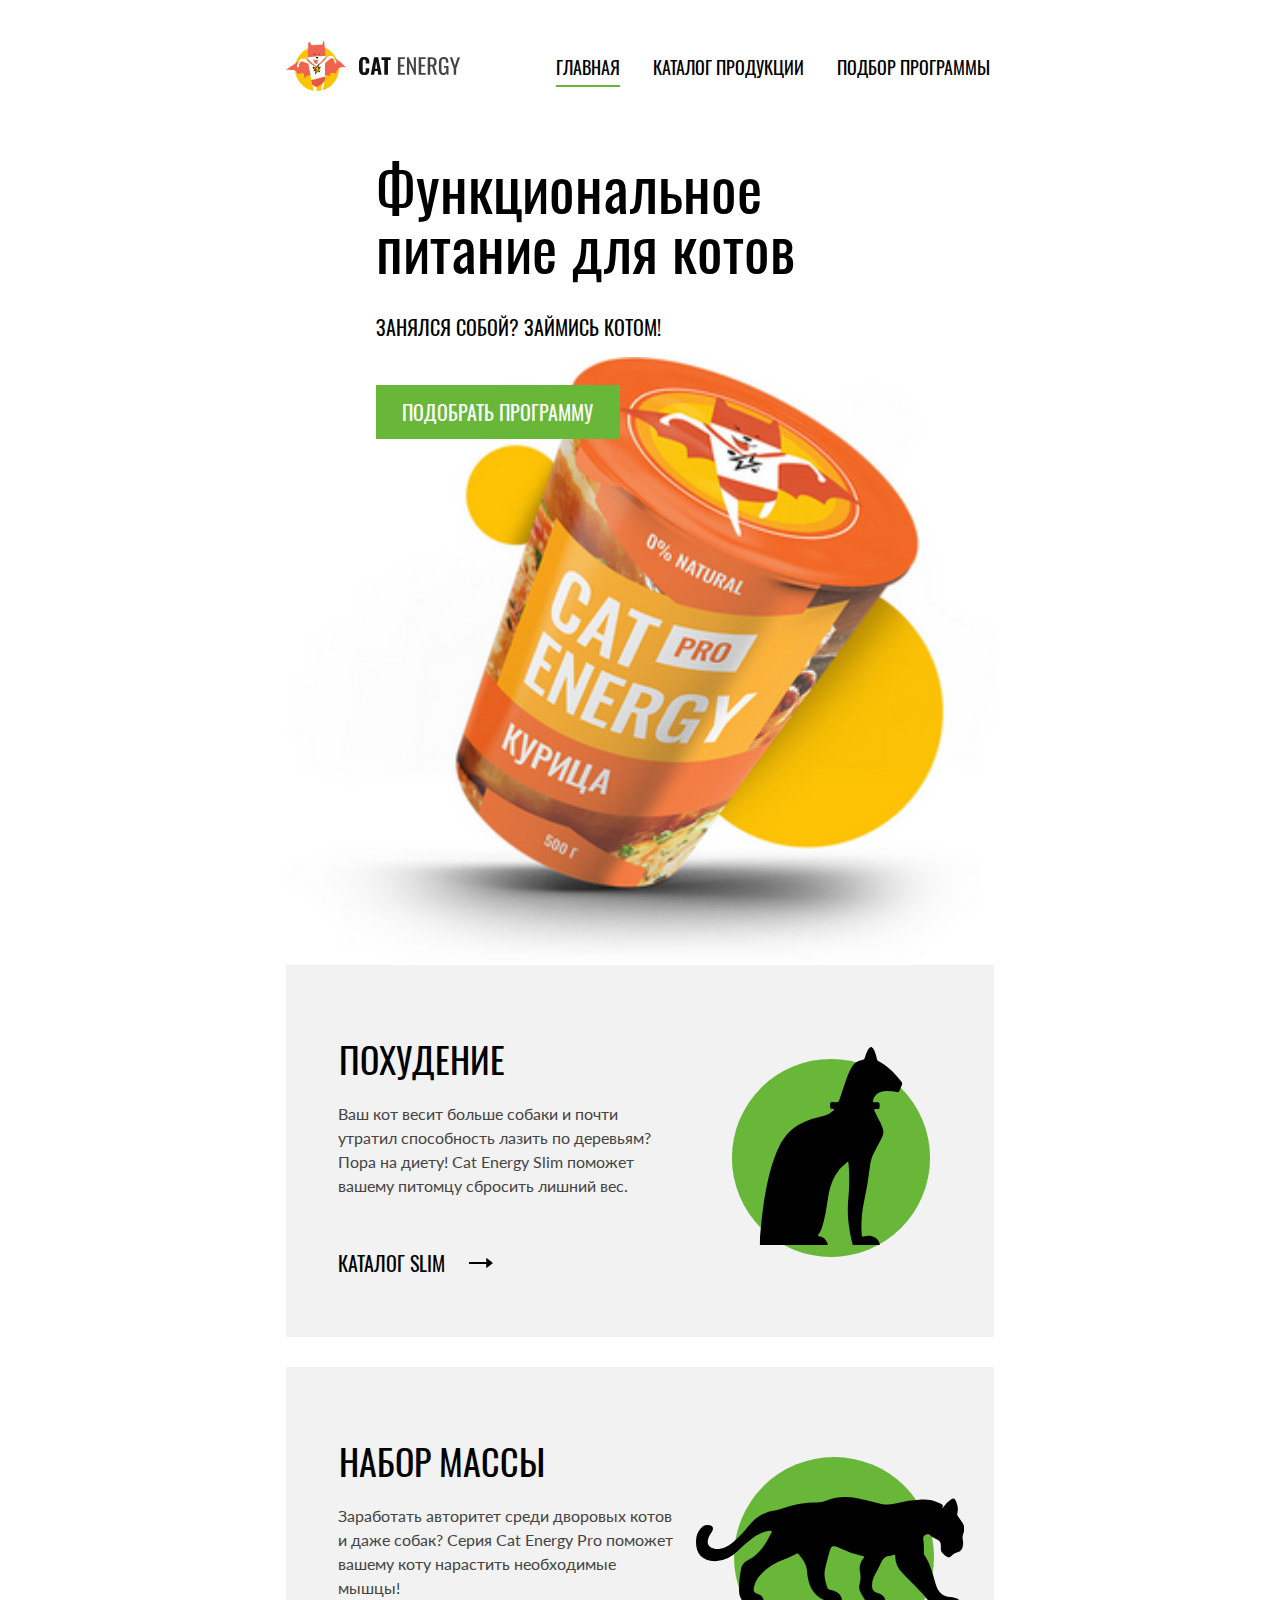
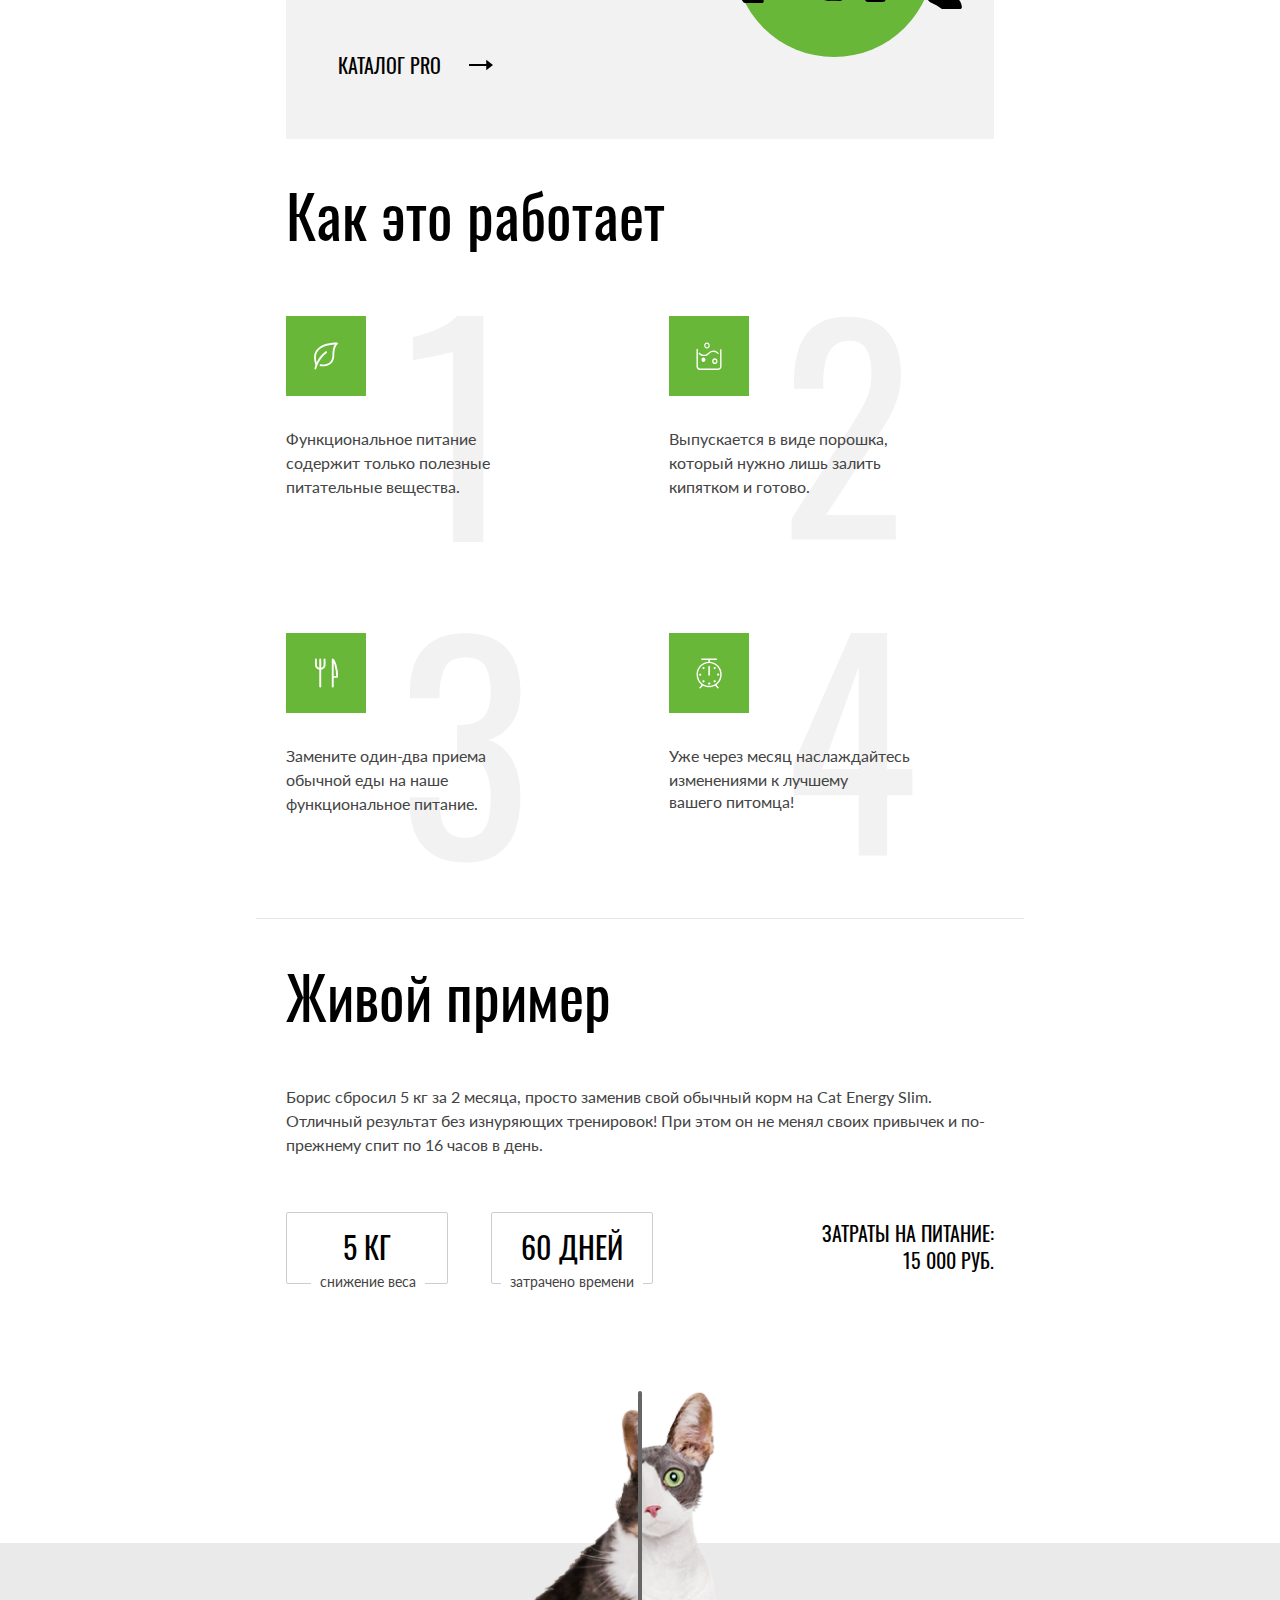
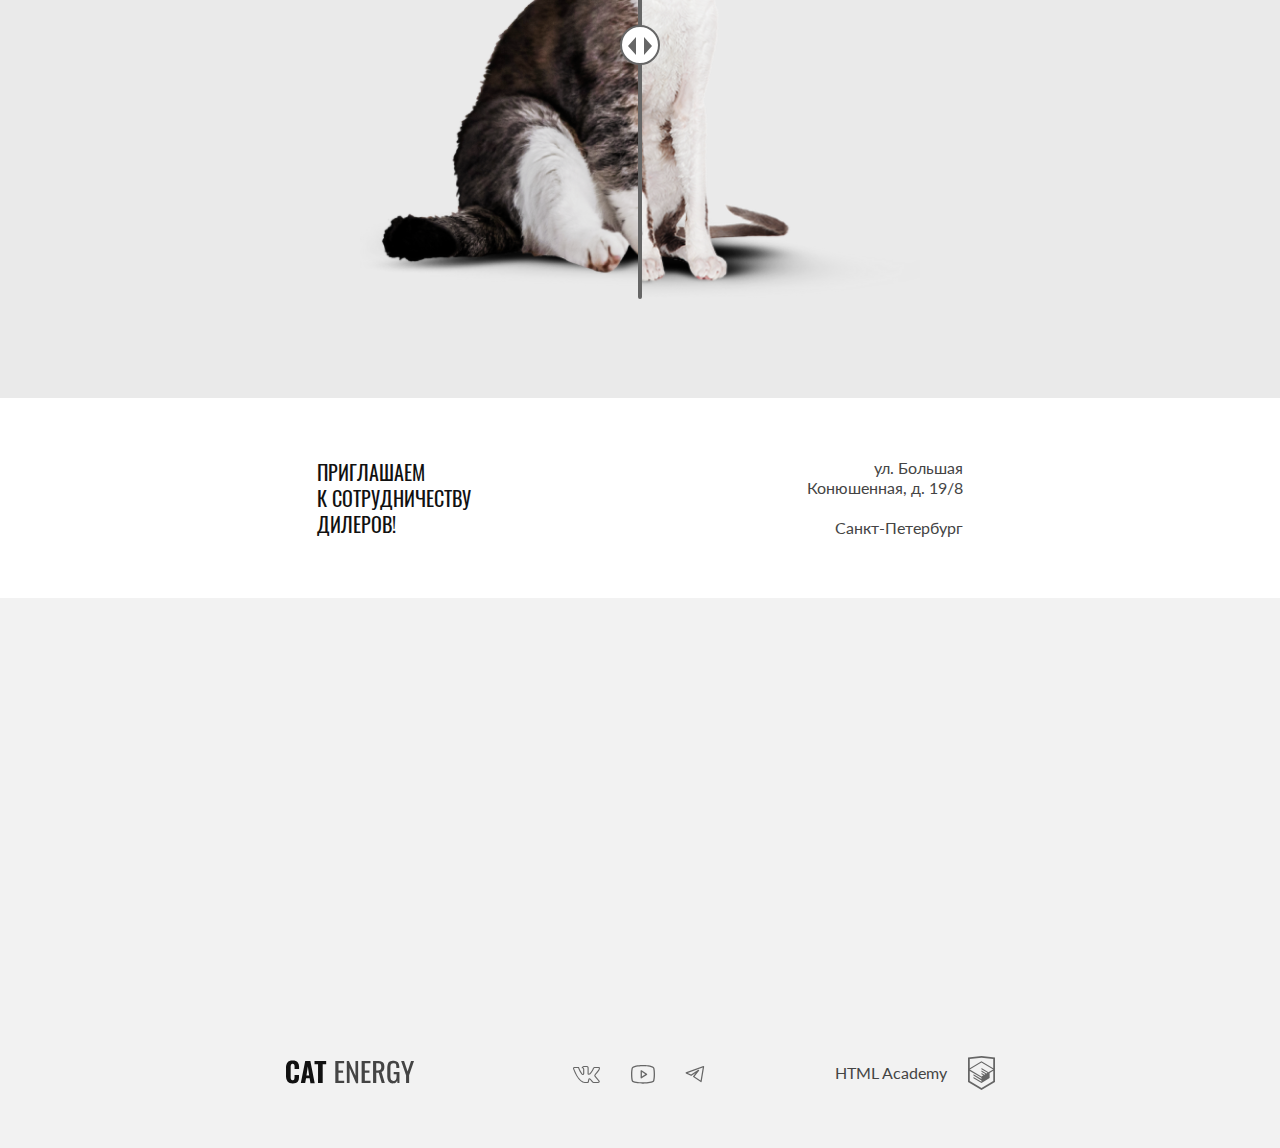
==== commit 133bb1aa: "Deploying to gh-pages from @ L1ghtManch4k/2486001-cat-energy-31@45d957bd9c296a0cc979324981b817a89696" ====
--- a/index.html
+++ b/index.html
@@ -1 +1 @@
-<!DOCTYPE html><html class="page" lang="ru"><head><meta charset="UTF-8"><title>Название проекта</title><meta name="viewport" content="width=device-width,initial-scale=1"><link rel="stylesheet" href="styles/styles.css"><link rel="icon" href="favicon32.ico"><link rel="icon" href="./favicons/favicon16.svg" type="image/png"><script src="scripts/index.js" defer="defer"></script></head><body class="page__body"><header class="header header--index"><div class="header__wrapper"><a class="header__logo-link" href="#"><div class="header__logo"><picture><source class="header__logo-desktop" media="(min-width:1440px)" width="70" type="image/svg+xml" height="59" srcset="./images/logotype-icon-desktop.svg"><source class="header__logo-tablet" media="(min-width:768px)" width="60" type="image/svg+xml" height="50" srcset="./images/logotype-icon-tablet.svg"><img class="header__logo-mobile" src="./images/logotype-icon-mobile.svg" width="33" height="38" alt="Логотип Кэт энерджи"></picture></div><div class="header__name"><picture><source class="header__logo-desktop" media=" (min-width:1440px)" width="118" type="image/svg+xml" height="21" srcset="./images/logotype-name.svg"><img class="header__logo-name-mobile-tablet" src="./images/logotype-name.svg" width="101" height="18" alt="Название сайта"></picture></div></a><nav class="header__nav nav nav--open nav--nojs"><button class="nav__toggle" type="button"><span class="visually-hidden">кнопка открытия меню</span></button><div class="nav__wrapper"><ul class="nav__list"><li class="nav__item nav__item--active nav__item--index"><a class="nav__link nav__link--home nav__link--index nav__link--active" href="#">главная</a></li><li class="nav__item nav__item--index"><a class="nav__link nav__link--index" href="catalog.html">каталог продукции</a></li><li class="nav__item nav__item--index"><a class="nav__link nav__link--index" href="#">подбор программы</a></li></ul></div></nav></div></header><main class="main"><section class="cover"><div class="cover__wrapper"><h1 class="cover__title">Функциональное<br>питание для котов</h1><p class="cover__description">Занялся собой? Займись котом!</p><a class="cover__button" href="#">подобрать программу</a><div class="cover__product"><picture><source media=" (min-width:1440px)" width="552" type="image/png" height="499" srcset="./images/feed-hero-desktop@1x.png, ./images/feed-hero-desktop@2x.png 2x"><source media="(min-width:768px)" width="709" type="image/png" height="609" srcset="./images/feed-hero-tablet@1x.png, ./images/feed-hero-tablet@2x.png 2x"><img src="./images/feed-hero-mobile@1x.png" width="280" height="270" alt="Корм для кошек" srcset="./images/feed-hero-mobile@2x.png 2x"></picture></div></div></section><section class="catalog"><ul class="catalog__list"><li class="catalog__item"><h3 class="catalog__title catalog__title--slim">похудение</h3><p class="catalog__text">Ваш кот весит больше собаки и почти утратил способность лазить по деревьям? Пора на диету! Cat Energy Slim поможет вашему питомцу сбросить лишний вес.</p><a class="catalog__link" href="#"><p class="catalog__link-text">каталог slim</p><svg class="catalog__link-icon" width="24" height="12"><use href="../../icons/stack.svg#arrow-icon"></use></svg></a></li><li class="catalog__item"><h3 class="catalog__title catalog__title--pro">набор массы</h3><p class="catalog__text">Заработать авторитет среди дворовых котов и даже собак? Серия Cat Energy Pro поможет вашему коту нарастить необходимые мышцы!</p><a class="catalog__link" href="#"><p class="catalog__link-text">каталог pro</p><svg class="catalog__link-icon" width="24" height="12"><use href="../../icons/stack.svg#arrow-icon"></use></svg></a></li></ul></section><section class="how-work"><h2 class="how-work__title">Как это работает</h2><ul class="how-work__list"><li class="how-work__item how-work__item--benefit"><p class="how-work__text">Функциональное питание содержит только полезные питательные вещества.</p></li><li class="how-work__item how-work__item--benefit"><p class="how-work__text">Выпускается в виде порошка, который нужно лишь залить кипятком и готово.</p></li><li class="how-work__item how-work__item--benefit"><p class="how-work__text">Замените один-два приема обычной еды на наше функциональное питание.</p></li><li class="how-work__item how-work__item--benefit"><p class="how-work__text how-work__text--time">Уже через месяц наслаждайтесь изменениями к лучшему <span class="how-work__problem how-work__problem--word-problem">вашего</span> <span class="how-work__problem how-work__problem--word-problem-second">питомца!</span></p></li></ul></section><section class="example"><div class="example__wrapper"><div><h2 class="example__title">Живой пример</h2><p class="example__text">Борис сбросил 5 кг за 2 месяца, просто заменив свой обычный корм на Cat Energy Slim. Отличный результат без изнуряющих тренировок! При этом он не менял своих привычек и по-прежнему спит по 16 часов в день.</p><div class="example__information"><div class="example__info"><span class="example__weight-info">5 кг</span> <span class="example__text-info example__text-info--weight">снижение веса</span></div><div class="example__info"><span class="example__weight-info">60 дней</span> <span class="example__text-info example__text-info--days">затрачено времени</span></div></div><p class="example__info-price-text">Затраты на питание: <span class="example__info-price">15 000 руб.</span></p></div><div class="example__cat-slider"><div class="example__slider"><button class="example__button-slider" type="button"><span class="visually-hidden">кнопка слайдера</span> <span class="example__toggle example__toggle--first"></span> <svg class="example__button-slider-icon" width="24" height="18"><use href="../../icons/stack.svg#slider-arrows-icon"></use></svg> <span class="example__toggle example__toggle--second"></span></button></div><div class="example__image"><picture><source class="example__image-cat-desktop-tablet" media=" (min-width:768px)" width="560" type="image/png" height="512" srcset="./images/slider-cat@1x.png, ./images/slider-cat@2x.png 2x"><img class="example__image-cat-mobile" src="./images/mobile-slider-cat@1x.png" width="280" height="256" alt="тощий кот" srcset="./images/mobile-slider-cat@2x.png 2x"></picture></div></div></div></section><section class="address"><h3 class="visually-hidden">Адрес</h3><div class="address__info-full"><p class="address__text">приглашаем<br>к сотрудничеству<br>дилеров!</p><div class="address__city-location"><address class="address__info">ул. Большая<br>Конюшенная, д. 19/8</address><address class="address__info address__info--city">Санкт-Петербург</address></div></div><div class="address__map"><picture><source class="address__image address__image--desktop" media=" (min-width:1440px)" width="1440" type="image/png" height="400" srcset="./images/map-desktop@1x.png, ./images/map-desktop@2x.png 2x"><source class="address__image address__image--tablet" media="(min-width:768px)" width="768" type="image/png" height="400" srcset="./images/map-tabletp@1x.png, ./images/map-tablet@2x.png 2x"><img class="address__image address__image--mobile" src="./images/map-mobile@1x.png" width="320" height="362" alt="Карта адреса" srcset="./images/map-mobile@2x.png"></picture></div></section></main><footer class="footer"><div class="footer__wrapper"><div class="footer__name"><a class="footer__name-link" href="#"><img class="footer__name-icon" src="./images/logotype-name.svg" width="128" height="24" alt="Название сайта"></a></div><ul class="footer__list-contacts"><li class="footer__item-contacts"><a class="footer__link-contacts" href="#"><span class="visually-hidden">Вконтакте</span> <svg class="footer__link-contacts-icon" width="27" height="17"><use href="../../icons/stack.svg#vk-contacts"></use></svg></a></li><li class="footer__item-contacts"><a class="footer__link-contacts" href="#"><span class="visually-hidden">Ютуб</span> <svg class="footer__link-contacts-icon" width="24" height="19"><use href="../../icons/stack.svg#youtube-contacts"></use></svg></a></li><li class="footer__item-contacts"><a class="footer__link-contacts" href="#"><span class="visually-hidden">Телеграм</span> <svg class="footer__link-contacts-icon" width="20" height="17"><use href="../../icons/stack.svg#telegram-contacts"></use></svg></a></li></ul><a class="footer__htmlacademy" href="https://htmlacademy.ru/"><p class="footer__htmlacademy-text">HTML Academy</p><svg class="footer__htmlacademy-logo" width="27" height="34"><use href="../../icons/stack.svg#html-academy"></use></svg></a></div></footer></body></html>+<!DOCTYPE html><html class="page" lang="ru"><head><meta charset="UTF-8"><title>Название проекта</title><meta name="viewport" content="width=device-width,initial-scale=1"><link rel="stylesheet" href="styles/styles.css"><link rel="icon" href="favicon32.ico"><link rel="icon" href="./favicons/favicon16.svg" type="image/png"><script src="scripts/index.js" defer="defer"></script><script src="https://api-maps.yandex.ru/2.1/?lang=ru_RU&amp;apikey=8f65facc-2385-458e-8305-a01cb47bb55c" defer="defer"></script><script src="scripts/castom-map.js" defer="defer"></script></head><body class="page__body"><header class="header header--index"><div class="header__wrapper"><a class="header__logo-link" href="#"><div class="header__logo"><picture><source class="header__logo-desktop" media="(min-width:1440px)" width="70" type="image/svg+xml" height="59" srcset="./images/logotype-icon-desktop.svg"><source class="header__logo-tablet" media="(min-width:768px)" width="60" type="image/svg+xml" height="50" srcset="./images/logotype-icon-tablet.svg"><img class="header__logo-mobile" src="./images/logotype-icon-mobile.svg" width="33" height="38" alt="Логотип Кэт энерджи"></picture></div><div class="header__name"><picture><source class="header__logo-desktop" media=" (min-width:1440px)" width="118" type="image/svg+xml" height="21" srcset="./images/logotype-name.svg"><img class="header__logo-name-mobile-tablet" src="./images/logotype-name.svg" width="101" height="18" alt="Название сайта"></picture></div></a><nav class="header__nav nav nav--open nav--nojs"><button class="nav__toggle" type="button"><span class="visually-hidden">кнопка открытия меню</span></button><div class="nav__wrapper"><ul class="nav__list"><li class="nav__item nav__item--active nav__item--index"><a class="nav__link nav__link--home nav__link--index nav__link--active" href="#">главная</a></li><li class="nav__item nav__item--index"><a class="nav__link nav__link--index" href="catalog.html">каталог продукции</a></li><li class="nav__item nav__item--index"><a class="nav__link nav__link--index" href="#">подбор программы</a></li></ul></div></nav></div></header><main class="main"><section class="cover"><div class="cover__wrapper"><h1 class="cover__title">Функциональное<br>питание для котов</h1><p class="cover__description">Занялся собой? Займись котом!</p><a class="cover__button" href="#">подобрать программу</a><div class="cover__product"><picture><source media=" (min-width:1440px)" width="552" type="image/png" height="499" srcset="./images/feed-hero-desktop@1x.png, ./images/feed-hero-desktop@2x.png 2x"><source media="(min-width:768px)" width="709" type="image/png" height="609" srcset="./images/feed-hero-tablet@1x.png, ./images/feed-hero-tablet@2x.png 2x"><img src="./images/feed-hero-mobile@1x.png" width="280" height="270" alt="Корм для кошек" srcset="./images/feed-hero-mobile@2x.png 2x"></picture></div></div></section><section class="catalog"><ul class="catalog__list"><li class="catalog__item"><h3 class="catalog__title catalog__title--slim">похудение</h3><p class="catalog__text">Ваш кот весит больше собаки и почти утратил способность лазить по деревьям? Пора на диету! Cat Energy Slim поможет вашему питомцу сбросить лишний вес.</p><a class="catalog__link" href="#"><p class="catalog__link-text">каталог slim</p><svg class="catalog__link-icon" width="24" height="12"><use href="../../icons/stack.svg#arrow-icon"></use></svg></a></li><li class="catalog__item"><h3 class="catalog__title catalog__title--pro">набор массы</h3><p class="catalog__text">Заработать авторитет среди дворовых котов и даже собак? Серия Cat Energy Pro поможет вашему коту нарастить необходимые мышцы!</p><a class="catalog__link" href="#"><p class="catalog__link-text">каталог pro</p><svg class="catalog__link-icon" width="24" height="12"><use href="../../icons/stack.svg#arrow-icon"></use></svg></a></li></ul></section><section class="how-work"><h2 class="how-work__title">Как это работает</h2><ul class="how-work__list"><li class="how-work__item how-work__item--benefit"><p class="how-work__text">Функциональное питание содержит только полезные питательные вещества.</p></li><li class="how-work__item how-work__item--benefit"><p class="how-work__text">Выпускается в виде порошка, который нужно лишь залить кипятком и готово.</p></li><li class="how-work__item how-work__item--benefit"><p class="how-work__text">Замените один-два приема обычной еды на наше функциональное питание.</p></li><li class="how-work__item how-work__item--benefit"><p class="how-work__text how-work__text--time">Уже через месяц наслаждайтесь изменениями к лучшему <span class="how-work__problem how-work__problem--word-problem">вашего</span> <span class="how-work__problem how-work__problem--word-problem-second">питомца!</span></p></li></ul></section><section class="example"><div class="example__wrapper"><div><h2 class="example__title">Живой пример</h2><p class="example__text">Борис сбросил 5 кг за 2 месяца, просто заменив свой обычный корм на Cat Energy Slim. Отличный результат без изнуряющих тренировок! При этом он не менял своих привычек и по-прежнему спит по 16 часов в день.</p><div class="example__information"><div class="example__info"><span class="example__weight-info">5 кг</span> <span class="example__text-info example__text-info--weight">снижение веса</span></div><div class="example__info"><span class="example__weight-info">60 дней</span> <span class="example__text-info example__text-info--days">затрачено времени</span></div></div><p class="example__info-price-text">Затраты на питание: <span class="example__info-price">15 000 руб.</span></p></div><div class="example__cat-slider"><div class="example__slider"><button class="example__button-slider" type="button"><span class="visually-hidden">кнопка слайдера</span> <span class="example__toggle example__toggle--first"></span> <svg class="example__button-slider-icon" width="24" height="18"><use href="../../icons/stack.svg#slider-arrows-icon"></use></svg> <span class="example__toggle example__toggle--second"></span></button></div><div class="example__image"><picture><source class="example__image-cat-desktop-tablet" media=" (min-width:768px)" width="560" type="image/png" height="512" srcset="./images/slider-cat@1x.png, ./images/slider-cat@2x.png 2x"><img class="example__image-cat-mobile" src="./images/mobile-slider-cat@1x.png" width="280" height="256" alt="тощий кот" srcset="./images/mobile-slider-cat@2x.png 2x"></picture></div></div></div></section><section class="address"><h3 class="visually-hidden">Адрес</h3><div class="address__wrapper"><div class="address__info-full"><p class="address__text">приглашаем<br>к сотрудничеству<br>дилеров!</p><div class="address__city-location"><address class="address__info">ул. Большая<br>Конюшенная, д. 19/8</address><address class="address__info address__info--city">Санкт-Петербург</address></div></div></div><div class="map" id="map"></div></section></main><footer class="footer"><div class="footer__wrapper"><div class="footer__name"><a class="footer__name-link" href="#"><img class="footer__name-icon" src="./images/logotype-name.svg" width="128" height="24" alt="Название сайта"></a></div><ul class="footer__list-contacts"><li class="footer__item-contacts"><a class="footer__link-contacts" href="#"><span class="visually-hidden">Вконтакте</span> <svg class="footer__link-contacts-icon" width="27" height="17"><use href="../../icons/stack.svg#vk-contacts"></use></svg></a></li><li class="footer__item-contacts"><a class="footer__link-contacts" href="#"><span class="visually-hidden">Ютуб</span> <svg class="footer__link-contacts-icon" width="24" height="19"><use href="../../icons/stack.svg#youtube-contacts"></use></svg></a></li><li class="footer__item-contacts"><a class="footer__link-contacts" href="#"><span class="visually-hidden">Телеграм</span> <svg class="footer__link-contacts-icon" width="20" height="17"><use href="../../icons/stack.svg#telegram-contacts"></use></svg></a></li></ul><a class="footer__htmlacademy" href="https://htmlacademy.ru/"><p class="footer__htmlacademy-text">HTML Academy</p><svg class="footer__htmlacademy-logo" width="27" height="34"><use href="../../icons/stack.svg#html-academy"></use></svg></a></div></footer></body></html>--- a/styles/styles.css
+++ b/styles/styles.css
@@ -1 +1 @@
-@font-face{font-family:Lato;font-weight:400;font-style:normal;src:url(../fonts/lato/Lato-Regular.woff2)format("woff2");font-display:swap}@font-face{font-family:Oswald;font-weight:400;font-style:normal;src:url(../fonts/oswald/oswaldregular.woff2)format("woff2");font-display:swap}*,:before,:after{box-sizing:border-box}.page__body{background-color:#fff;flex-direction:column;justify-content:space-between;min-height:100vh;margin:0 auto;padding:0;font-family:Lato,Arial,sans-serif;font-size:20px;font-style:normal;font-weight:400;line-height:20px;display:flex;position:relative}.main{width:100%;margin:0 auto;padding-top:0;position:relative}.visually-hidden{white-space:nowrap;-webkit-clip-path:inset(100%);clip-path:inset(100%);clip:rect(0 0 0 0);border:0;width:1px;height:1px;margin:-1px;padding:0;position:absolute;overflow:hidden}.header{flex-wrap:wrap;width:320px;margin:0 auto;display:flex;position:relative}@media (width>=768px){.header{width:768px}}@media (width>=1440px){.header{min-width:100%}.header--index:before{content:"";z-index:-2;background-color:#68b738d9;width:50%;height:710px;position:absolute;top:0;bottom:0;right:0}.header--index:after{content:"";z-index:-3;background-image:url(../images/cat-cover-desktop@1x.png);background-repeat:no-repeat;background-size:cover;width:50%;height:710px;position:absolute;top:0;bottom:0;right:0}}@media (width>=1440px) and (resolution>=2dppx){.header--index:after{background-image:url(../images/cat-cover-desktop@2x.png);background-size:cover}}.header__wrapper{justify-content:space-between;align-items:center;margin:0 auto;display:flex}@media (width>=768px){.header__wrapper{width:724px;margin-top:33px;margin-left:10px}}@media (width>=1440px){.header__wrapper{width:1260px;margin:65px auto 0}}.header__logo-link{justify-content:space-between;align-items:center;width:190px;height:45px;margin:6px auto 8px -90px;display:flex}.header__logo-link:hover,.header__logo-link:focus-visible{opacity:.6;outline:none}.header__logo-link:active{opacity:.3}@media (width>=768px){.header__logo-link{width:174px;height:55px;margin-left:20px}}@media (width>=1440px){.header__logo-link{width:202px;height:65px}}.header__logo,.header__name{display:block}.nav{z-index:10;margin-top:10px}@media (width>=768px){.nav{min-height:0;margin:0}}.nav--nojs .nav--toggle{display:none}.nav__toggle{z-index:2;background-color:#0000;border:none;width:32px;height:32px;display:block;position:absolute;top:10px;right:15px}.nav__toggle:hover,.nav__toggle:focus-visible{opacity:.6;outline:none}.nav__toggle:active{opacity:.3}@media (width>=768px){.nav__toggle{display:none}}.nav--open .nav__toggle:before{content:"";background-color:#000;width:24px;height:2px;position:absolute;top:5px;right:7px;box-shadow:0 8px #000,0 16px #000}@media (width>=768px){.nav--open .nav__toggle:before{display:none}}.nav--closed .nav__toggle{top:10px;right:13px}.nav--closed .nav__toggle:before,.nav--closed .nav__toggle:after{content:"";background-color:#000;width:24px;height:1px;position:absolute;top:15px;right:4px}.nav--closed .nav__toggle:before{box-shadow:none;transform:rotate(45deg)}.nav--closed .nav__toggle:after{transform:rotate(-45deg)}@media (width<=768px){.nav--open .nav__list{display:none}.nav--closed .nav__wrapper{position:absolute;top:58px;right:0}}.nav__list{text-align:center;grid-template-rows:66px 66px 66px;min-height:198px;margin:0;padding:0;position:relative}@media (width>=768px){.nav__list{min-height:0;display:flex}}@media (width>=1440px){.nav__list{margin-top:0;transform:translate(-22px)}}.nav__item{text-align:center;background-color:#fff;border-top:1px solid #e6e6e6;min-height:66px;font-family:Oswald,Arial,sans-serif;font-size:20px;font-weight:400;line-height:20px;list-style-type:none}@media (width>=768px){.nav__item{background:0 0;border:none;min-height:0;font-size:18px;line-height:24px;display:block}.nav__item:not(:last-child){margin-right:33px}.nav__item--active{border-bottom:2px solid #68b738}}@media (width>=1440px){.nav__item{font-size:20px;line-height:30px;display:block}.nav__item--index:first-child{border-bottom:2px solid #fff}}.nav__link{text-transform:uppercase;text-align:center;color:#000;padding:23px 76px;text-decoration:none;display:block}.nav__link:hover:not(.nav__link--active){color:#0009}.nav__link:active:not(.nav__link--active){color:#0000004d}.nav__link:focus-visible{color:#0009;outline:none}.nav__link--home{padding:23px 125px}@media (width>=768px){.nav__link{padding:6px 0}}@media (width>=1440px){.nav__link{padding:8px 0}.nav__link--index:hover:not(.nav__link--active){color:#fff9}.nav__link--index:active:not(.nav__link--active){color:#ffffff4d}.nav__link--index:focus-visible{color:#fff9;outline:none}.nav__link--index{color:#fff}}.cover{width:100%;margin-top:0}.cover:before{content:"";z-index:-2;background-color:#68b738d9;width:100%;height:302px;position:absolute;top:0;bottom:0;right:0}@media (width>=768px){.cover:before{display:none}}.cover:after{content:"";z-index:-3;background-image:url(../images/cat-cover@1x.png);background-repeat:no-repeat;background-size:320px 302px;width:100%;height:302px;position:absolute;top:0;bottom:0;right:0}@media (resolution>=2dppx){.cover:after{background-image:url(../images/cat-cover@2x.png);background-size:cover}}@media (width>=768px){.cover:after{display:none}.cover{background:0 0}}.cover__wrapper{margin:0 auto;display:grid;position:relative}@media (width>=768px){.cover__wrapper{width:768px}}@media (width>=1440px){.cover__wrapper{width:1440px}}.cover__title{color:#fff;text-align:center;margin:0 auto;padding-top:27px;font-family:Oswald,Arial,sans-serif;font-size:36px;font-weight:400;line-height:36px}@media (width>=768px){.cover__title{text-align:left;color:#000;margin-top:55px;margin-bottom:15px;margin-left:120px;padding-top:0;font-size:60px;line-height:60px}}@media (width>=1440px){.cover__title{margin-top:100px;margin-left:190px}}.cover__product{margin:0 auto;display:block}@media (width>=768px){.cover__product{position:absolute;top:255px;left:30px}}@media (width>=1440px){.cover__product{top:16px;left:560px}}.cover__description{color:#fff;text-transform:uppercase;text-align:center;z-index:2;margin:25px auto 29px;font-family:Oswald,Arial,sans-serif;font-size:14px;font-weight:400;line-height:14px}@media (width>=768px){.cover__description{text-align:left;color:#000;margin-bottom:45px;margin-left:120px;font-size:20px;line-height:20px}}@media (width>=1440px){.cover__description{margin-left:190px}}.cover__button{z-index:211212;color:#fff;text-transform:uppercase;background-color:#68b738;border:none;order:4;width:280px;height:40px;margin:3px auto 20px;padding:10px 64px;font-family:Oswald,Arial,sans-serif;font-size:16px;font-weight:400;line-height:20px;text-decoration:none}.cover__button:hover,.cover__button:focus-visible{background-color:#5eaa2f;outline:none}.cover__button:active{color:#ffffff4d;background-color:#5eaa2f}@media (width>=768px){.cover__button{order:0;width:244px;height:54px;margin-bottom:526px;margin-left:120px;padding:14px 26px;font-size:20px;line-height:26px}}@media (width>=1440px){.cover__button{margin-bottom:266px;margin-left:190px}}.catalog{width:320px;margin:0 auto}@media (width>=768px){.catalog{width:768px}}@media (width>=1440px){.catalog{width:1440px}}.catalog__title{color:#000;text-transform:uppercase;margin-top:30px;margin-bottom:29px;margin-left:90px;font-family:Oswald,Arial,sans-serif;font-size:24px;font-weight:400;line-height:37px;display:flex}@media (width>=768px){.catalog__title{margin-top:76px;margin-bottom:0;margin-left:53px;font-size:36px;line-height:36px}}@media (width>=1440px){.catalog__title{text-align:center;align-items:center;margin-top:77px;margin-left:214px;display:flex}}@media (width>=768px){.catalog__title--slim:after{content:"";background-image:url(../icons/stack.svg#cat_slim);background-repeat:no-repeat;background-size:210px 210px;width:220px;height:220px;margin:0;display:block;position:absolute;top:82px;right:48px}}@media (width>=1440px){.catalog__title--slim:after{display:none}}@media (width>=768px){.catalog__title--pro:after{content:"";background-image:url(../icons/stack.svg#cat_pro);background-repeat:no-repeat;background-size:268px 200px;width:268px;height:200px;margin:0;display:block;position:absolute;top:90px;right:30px}}@media (width>=1440px){.catalog__title--pro:after{display:none}}.catalog__title--slim:before{content:"";background-image:url(../icons/stack.svg#cat_slim);background-repeat:no-repeat;background-size:50px 50px;width:50px;height:50px;display:block;position:absolute;top:22px;left:20px}@media (width>=768px){.catalog__title--slim:before{display:none}}@media (width>=1440px){.catalog__title--slim:before{background-size:100px 106px;width:100px;height:106px;display:block;top:40px;left:50px}}.catalog__title--pro:before{content:"";background-image:url(../icons/stack.svg#cat_pro);background-repeat:no-repeat;background-size:65px 65px;width:70px;height:70px;display:block;position:absolute;top:16px;left:13px}@media (width>=768px){.catalog__title--pro:before{display:none}}@media (width>=1440px){.catalog__title--pro:before{background-size:134px 100px;width:134px;height:100px;display:block;top:50px;left:35px}}.catalog__list{flex-wrap:wrap;gap:20px;margin-top:0;margin-bottom:20px;padding:0 20px;display:flex}@media (width>=768px){.catalog__list{gap:30px;margin-bottom:45px;padding:0 30px}}@media (width>=1440px){.catalog__list{gap:80px;margin-bottom:71px;padding:0 110px}}.catalog__item{background-color:#f2f2f2;min-height:266px;list-style-type:none;position:relative}@media (width>=768px){.catalog__item{min-height:372px}}@media (width>=1440px){.catalog__item{width:570px;min-height:374px}}.catalog__text{color:#444;padding:0 33px 0 20px;font-family:Lato,Arial,sans-serif;font-size:14px;font-weight:400;line-height:18px}.catalog__text:after{content:"";background-color:#d9d9d9;width:240px;height:1px;position:absolute;top:208px;right:20px}@media (width>=768px){.catalog__text:after{display:none}.catalog__text{margin-top:25px;margin-bottom:30px;padding:0 316px 0 52px;font-size:16px;line-height:24px}}@media (width>=1440px){.catalog__text{margin:0;padding:75px 61px 26px 52px}}.catalog__link{color:#000;text-transform:uppercase;justify-content:space-between;align-items:center;width:123px;min-height:24px;margin-top:25px;margin-left:22px;font-family:Oswald,Arial,sans-serif;font-size:16px;font-weight:400;line-height:16px;text-decoration:none;display:flex}.catalog__link:focus-visible{outline:none}.catalog__link:active{opacity:.3}@media (width>=768px){.catalog__link{width:155px;margin-left:52px;font-size:20px;line-height:30px}}@media (width>=1440px){.catalog__link{width:155px;margin-top:0;margin-left:52px}.catalog__link-text{margin:0}}.how-work{width:320px;margin:0 auto}@media (width>=768px){.how-work{width:768px}}@media (width>=1440px){.how-work{width:1440px}}.how-work__title{text-align:left;color:#000;margin-top:0;margin-left:21px;font-family:Oswald,Arial,sans-serif;font-size:36px;font-weight:400;line-height:40px}@media (width>=768px){.how-work__title{margin-left:30px;font-size:60px;line-height:60px}}@media (width>=1440px){.how-work__title{margin-bottom:72px;margin-left:110px}}.how-work__list{grid-template-rows:60px 60px 60px 60px;gap:20px;margin-top:40px;margin-bottom:48px;margin-left:20px;padding:0;display:grid;position:relative}@media (width>=768px){.how-work__list{grid-template-rows:280px 280px;grid-template-columns:230px 246px;gap:37px 153px;margin-top:72px;margin-bottom:52px;margin-left:30px}.how-work__list:after{content:"";background-color:#e6e6e6;width:768px;height:1px;position:absolute;top:602px;left:-30px}}@media (width>=1440px){.how-work__list{grid-template-rows:280px;grid-template-columns:230px 246px 248px 250px;gap:86px;margin:0 110px 30px}.how-work__list:after{display:none}}.how-work__item{background-repeat:no-repeat;list-style-type:none;display:flex;position:relative}@media (width>=768px){.how-work__item{grid-template-rows:80px 72px;gap:31px;display:grid}.how-work__item--benefit:first-child:after{content:"";z-index:-1;background-image:url(../icons/stack.svg#1-icon-catalog);background-position:0 -4px;background-repeat:no-repeat;background-size:80px 230px;width:112px;height:280px;display:block;position:absolute;right:-4px}.how-work__item--benefit:nth-child(2):after{content:"";z-index:-1;background-image:url(../icons/stack.svg#2-icon-catalog);background-position:10px -8px;background-repeat:no-repeat;background-size:110px 240px;width:134px;height:280px;display:block;position:absolute;right:0}.how-work__item--benefit:nth-child(3):after{content:"";z-index:-1;background-image:url(../icons/stack.svg#3-icon-catalog);background-position:3px 0;background-repeat:no-repeat;background-size:120px 230px;width:134px;height:280px;display:block;position:absolute;right:-20px}.how-work__item--benefit:last-child:after{content:"";z-index:-1;background-image:url(../icons/stack.svg#4-icon-catalog);background-position:10px -5px;background-repeat:no-repeat;background-size:120px 230px;width:136px;height:280px;display:block;position:absolute;right:-4px}}.how-work__item:before{content:"";background-color:#68b738;background-position:50%;background-repeat:no-repeat;min-width:60px;min-height:60px;display:block}@media (width>=768px){.how-work__item:before{width:80px;height:80px}}.how-work__item--benefit:first-child:before{background-image:url(../icons/stack.svg#sheet-icon);background-size:24px 28px}.how-work__item--benefit:nth-child(2):before{background-image:url(../icons/stack.svg#bubbles-icon);background-size:26px 29px}.how-work__item--benefit:nth-child(3):before{background-image:url(../icons/stack.svg#eat-icon);background-size:25px 30px}.how-work__item--benefit:last-child:before{background-image:url(../icons/stack.svg#watch-icon);background-size:26px 31px}.how-work__text{color:#444;margin:0;padding-top:0;padding-left:20px;padding-right:20px;font-family:Lato,Arial,sans-serif;font-size:14px;font-weight:400;line-height:18px}@media (width>=768px){.how-work__text{padding-left:0;font-size:16px;line-height:24px}.how-work__text--time{padding-right:0}.how-work__problem--word-problem{position:absolute;top:157px;left:0}}.how-work__problem--word-problem-second{position:absolute;right:38px}@media (width>=768px){.how-work__problem--word-problem-second{top:157px;left:57px}}.example{background-color:#eaeaea;width:100%;margin:0 auto;position:relative}@media (width>=768px){.example{background:linear-gradient(#fff 56%,#eaeaea 56%)}}@media (width>=1440px){.example{background:linear-gradient(#fff 23%,#f2f2f2 23%)}}.example__wrapper{width:320px;margin:0 auto}@media (width>=768px){.example__wrapper{flex-wrap:wrap;width:768px;display:flex}}@media (width>=1440px){.example__wrapper{flex-wrap:wrap;width:1440px;display:flex}}.example__title{text-align:left;color:#000;margin-top:0;margin-bottom:0;margin-left:20px;padding-top:26px;font-family:Oswald,Arial,sans-serif;font-size:36px;font-weight:400;line-height:40px}@media (width>=768px){.example__title{margin-left:30px;padding:0;font-size:60px;line-height:60px}}@media (width>=1440px){.example__title{margin-left:110px}}.example__text{color:#444;margin:40px 20px 20px;font-family:Lato,Arial,sans-serif;font-size:14px;font-weight:400;line-height:18px}@media (width>=768px){.example__text{margin-top:60px;margin-left:30px;font-size:16px;line-height:24px}}@media (width>=1440px){.example__text{max-width:432px;margin-top:148px;margin-left:110px}}.example__information{gap:32px;margin:20px;display:flex}@media (width>=768px){.example__information{gap:43px;margin-top:55px;margin-left:30px}}@media (width>=1440px){.example__information{gap:42px;margin-top:69px;margin-left:110px}}.example__info{display:grid;position:relative}.example__weight-info{text-align:center;color:#000;text-transform:uppercase;border:1px solid #cdcdcd;border-radius:2px;width:124px;min-height:56px;padding-top:14px;font-family:Oswald,Arial,sans-serif;font-size:24px;font-weight:400;line-height:24px}@media (width>=768px){.example__weight-info{width:162px;min-height:72px;padding-top:15px;font-size:30px;line-height:37px}}.example__text-info{color:#444;text-align:center;z-index:10;background-color:#eaeaea;width:80px;font-family:Lato,Arial,sans-serif;font-size:12px;font-weight:400;line-height:12px;position:absolute;top:45px;left:23px}@media (width>=768px){.example__text-info{background-color:#fff;font-size:14px;line-height:14px;top:63px}.example__text-info--weight{width:114px;left:25px}.example__text-info--days{width:142px;left:10px}}@media (width>=1440px){.example__text-info{background-color:#f2f2f2}}.example__slider{position:relative}.example__toggle{z-index:1;background-color:#666;border-radius:4px;width:4px;height:110px;position:absolute}.example__toggle:not(.example__toggle--second){top:-110px;left:15px}@media (width>=768px){.example__toggle:not(.example__toggle--second){width:4px;height:236px;top:-236px;left:16px}}.example__toggle:not(.example__toggle--first){top:36px;left:15px}@media (width>=768px){.example__toggle:not(.example__toggle--first){width:4px;height:236px;left:16px}}.example__button-slider{cursor:pointer;background-color:#fff;border:2px solid #666;border-radius:50%;width:40px;height:40px;position:absolute;top:108px;left:120px}.example__button-slider:hover,.example__button-slider:focus{border-color:#68b738;outline:none}.example__button-slider:active{border-color:#68b7384d}@media (width>=768px){.example__button-slider{top:236px;left:260px}}.example__button-slider-icon{fill:#666;background-color:#fff;position:absolute;top:10px;left:6px}.example__button-slider:hover .example__button-slider-icon,.example__button-slider:focus .example__button-slider-icon{fill:#68b738;outline:none}.example__button-slider:active .example__button-slider-icon{fill:#68b738;opacity:.3}.example__button-slider:hover .example__toggle,.example__button-slider:focus .example__toggle{background-color:#68b738;outline:none}.example__button-slider:active .example__toggle{background-color:#68b73899}.example__cat-slider{margin-top:20px;margin-bottom:0;margin-left:20px;padding-bottom:39px}@media (width>=768px){.example__cat-slider{margin-top:95px;margin-left:104px;padding-bottom:95px}}@media (width>=1440px){.example__cat-slider{margin-top:0;margin-left:auto;margin-right:110px;padding-bottom:88px}}.example__info-price-text{text-align:center;color:#000;text-transform:uppercase;margin-top:34px;font-family:Oswald,Arial,sans-serif;font-size:14px;font-weight:400;line-height:20px}@media (width>=768px){.example__info-price-text{text-align:right;max-width:180px;margin-top:-84px;margin-left:auto;margin-right:30px;font-size:20px;line-height:27px}}@media (width>=1440px){.example__info-price-text{text-align:center;justify-content:space-between;min-width:330px;margin-top:56px;margin-left:110px;margin-right:0;display:flex}}.address{width:320px;margin:0 auto;position:relative}.address--catalog{background-color:#f2f2f2}@media (width>=768px){.address{width:768px}}@media (width>=1440px){.address{width:1440px}.address--catalog{background-color:none}}.address__info-full{margin-left:20px;display:flex}@media (width>=1440px){.address__info-full{background-color:#fff;width:565px;margin:0;position:absolute;top:95px;left:110px}}.address__city-location{margin-top:26px;margin-bottom:26px;margin-left:20px}@media (width>=768px){.address__city-location{text-align:right;margin-top:30px;margin-bottom:0;margin-left:auto}}@media (width>=1440px){.address__city-location{text-align:left}}.address__text{color:#111;text-transform:uppercase;margin-top:25px;font-family:Oswald,Arial,sans-serif;font-size:16px;font-weight:400;line-height:20px}@media (width>=768px){.address__text{margin-top:61px;margin-bottom:61px;margin-left:50px;font-size:20px;line-height:26px}}@media (width>=1440px){.address__text{margin:0;padding:60px 0 60px 80px}}.address__info{color:#444;font-family:Lato,Arial,sans-serif;font-size:14px;font-style:normal;font-weight:400;line-height:20px}@media (width>=768px){.address__info{margin-right:70px;font-size:16px;line-height:20px}.address__info:not(:last-child){margin-top:30px}.address__info:last-child{margin-top:20px;margin-bottom:60px}}@media (width>=1440px){.address__info{width:163px;margin:0 70px 0 0}.address__info:not(:last-child){margin-top:0;padding-top:27px}.address__info:last-child{margin-top:20px;margin-bottom:0;padding-bottom:35px}}.address__image{background-color:#f2f2f2;display:block}.catalog-products{width:320px;margin:0 auto}@media (width>=768px){.catalog-products{width:768px}}@media (width>=1440px){.catalog-products{width:1440px}}.catalog-products__title{color:#000;border-top:1px solid #d9d9d9;margin-top:0;margin-bottom:41px;padding-top:27px;padding-left:20px;font-family:Oswald,Arial,sans-serif;font-size:36px;font-weight:400;line-height:36px}@media (width>=768px){.catalog-products__title{border-top:none;margin-top:55px;margin-left:30px;padding:0;font-size:60px;line-height:60px}}@media (width>=1440px){.catalog-products__title{margin-top:64px;margin-left:110px}}.catalog-products__list{grid-template-rows:209px;margin:0;padding:0;display:grid}@media (width>=768px){.catalog-products__list{grid-template-rows:511px 511px 511px 511px;grid-template-columns:324px 324px;gap:60px;margin:84px 30px 0}}@media (width>=1440px){.catalog-products__list{grid-template-rows:511px 511px;grid-template-columns:245px 245px 245px 245px;gap:63px 80px;margin:84px 110px 0}}.catalog-products__item{border-top:1px solid #d9d9d9;padding:20px 20px 0;list-style-type:none}.catalog-products__item:last-child{border-bottom:1px solid #c9c9c9;min-height:207px;display:grid}@media (width>=768px){.catalog-products__item{border-top:none;border-bottom:none}.catalog-products__item:not(:last-child){background:linear-gradient(#fff 16%,#f2f2f2 16%);padding:0}.catalog-products__item:last-child{border:2px solid #f2f2f2;border-radius:2px;min-height:430px;margin-top:80px}}.catalog-products__info-product{width:280px;display:flex}@media (width>=768px){.catalog-products__info-product{flex-wrap:wrap}}.catalog-products__image{width:140px;height:107px}.catalog-products__image--small{padding:10px 36px}.catalog-products__image--big{padding:4px 28px}@media (width>=768px){.catalog-products__image{width:200px;height:210px;margin:10px 62px 22px}.catalog-products__image--small{padding:19px 20px}.catalog-products__image--big{padding:2px 16px}}@media (width>=1440px){.catalog-products__image{width:169px;height:210px;margin:10px 38px 12px}.catalog-products__image--small{padding:19px 4px}.catalog-products__image--big{padding:7px 2px}}@media (width>=768px){.catalog-products__info{padding:0 37px}}@media (width>=1440px){.catalog-products__info{padding:0 38px}}.catalog-products__icon-plus{width:30px;height:30px;margin:2px auto 23px;display:block}@media (width>=768px){.catalog-products__icon-plus{width:60px;height:60px;margin-top:28px;margin-bottom:52px}}@media (width>=1440px){.catalog-products__icon-plus{margin-top:26px;margin-bottom:40px}}.catalog-products__card-title{color:#222;text-transform:uppercase;width:76px;margin:0;padding-bottom:16px;font-family:Oswald,Arial,sans-serif;font-size:16px;font-weight:400;line-height:20px}.catalog-products__card-title--choice{width:204px;margin:0 auto;padding-bottom:5px}@media (width>=768px){.catalog-products__card-title{text-align:center;width:135px;margin:0 auto;padding-bottom:13px;font-size:20px;line-height:24px}.catalog-products__card-title--choice{padding-bottom:20px;line-height:22px}}@media (width>=1440px){.catalog-products__card-title{padding-bottom:16px}.catalog-products__card-title--choice{padding-bottom:25px}}.catalog-products__list-info{margin:0;padding:0}.catalog-products__card-text{width:140px;list-style-type:none;display:flex}.catalog-products__card-text--choice{text-align:center;width:219px;margin:0 auto;font-family:Lato,Arial,sans-serif;font-size:12px;font-weight:400;line-height:16px}@media (width>=768px){.catalog-products__card-text--choice{padding:0 40px 2px;font-size:16px;line-height:20px}}@media (width>=1440px){.catalog-products__card-text--choice{padding:0}}@media (width>=768px){.catalog-products__card-text{width:249px}.catalog-products__card-text:not(.catalog-products__card-text--choice){border-bottom:1px solid #cdcdcd;padding-top:5px;padding-bottom:6px;position:relative}}@media (width>=1440px){.catalog-products__card-text{width:169px}.catalog-products__card-text:not(.catalog-products__card-text--choice){padding-top:6px;padding-bottom:6px}}.catalog-products__card-text p{text-align:center;margin:0;font-family:Lato,Arial,sans-serif;font-size:12px;font-weight:400;line-height:16px}@media (width>=768px){.catalog-products__card-text p{font-size:16px;line-height:20px}}.catalog-products__card-text p:last-child{text-align:right;margin-left:auto}.catalog-products__card-button{text-align:center;text-transform:uppercase;color:#fff;cursor:pointer;background-color:#68b738;border:none;margin-top:17px;margin-bottom:25px;padding:10px 110px;font-family:Oswald,Arial,sans-serif;font-size:16px;font-weight:400;line-height:20px}.catalog-products__card-button:hover,.catalog-products__card-button:focus-visible{background-color:#5eaa2f;outline:none}.catalog-products__card-button:active{color:#ffffff4d;background-color:#5eaa2f}@media (width>=768px){.catalog-products__card-button{margin-top:32px;margin-left:37px;padding:10px 94px}}@media (width>=1440px){.catalog-products__card-button{margin-left:38px;padding:10px 55px}}.catalog-products__card-button-choice{text-align:center;text-transform:uppercase;color:#444;cursor:pointer;background-color:#f2f2f2;border:none;margin-top:20px;margin-bottom:25px;padding:10px 95px;font-family:Oswald,Arial,sans-serif;font-size:16px;font-weight:400;line-height:20px;text-decoration:none}.catalog-products__card-button-choice:hover,.catalog-products__card-button-choice:focus-visible{background-color:#ebebeb;outline:none}.catalog-products__card-button-choice:active{color:#4444444d;background-color:#ebebeb}@media (width>=768px){.catalog-products__card-button-choice{margin:75px auto 40px;padding:9px 81px}}@media (width>=1440px){.catalog-products__card-button-choice{margin:90px auto 38px;padding:10px 38px}}.additional{width:100%;margin:0 auto;position:relative}.additional__wrapper{flex-wrap:wrap;width:320px;margin:0 auto;display:flex}@media (width>=768px){.additional__wrapper{width:786px}}@media (width>=1440px){.additional__wrapper{width:1440px}}.additional__title{color:#000;text-align:left;background-color:#fff;width:286px;margin:25px auto 36px 0;padding-left:20px;font-family:Oswald,Arial,sans-serif;font-size:24px;font-weight:400;line-height:24px}.additional__title:before{content:"";z-index:-1;background-color:#68b738;width:100%;height:2px;display:block;position:absolute;top:35px;left:0}@media (width>=768px){.additional__title:before{top:88px}}@media (width>=1440px){.additional__title:before{top:89px}}@media (width>=768px){.additional__title{text-align:center;width:381px;margin:74px auto 80px 40px;padding:0 40px;font-size:32px;line-height:32px}}@media (width>=1440px){.additional__title{width:460px;margin:71px 844px 80px 67px;font-size:40px;line-height:40px}}.additional__list{grid-template-columns:280px;margin:0 auto;padding:0;display:grid}@media (width>=768px){.additional__list{grid-template-columns:708px}}@media (width>=1440px){.additional__list{grid-template-columns:895px;margin:0 0 0 111px}}.additional__item{border-bottom:1px solid #cdcdcd;list-style-type:none}.additional__item:first-child{border-top:1px solid #cdcdcd}@media (width>=768px){.additional__item{border:1px solid #cdcdcd;border-bottom:none;flex-wrap:wrap;justify-content:space-between;display:flex}.additional__item:last-child{border-bottom:1px solid #cdcdcd}}@media (width>=1440px){.additional__item{border:none;border-bottom:1px solid #cdcdcd}.additional__item:first-child{border-top:1px solid #cdcdcd}}.additional__title-card{color:#222;text-align:left;text-transform:uppercase;margin-top:12px;margin-bottom:0;padding:0;font-family:Oswald,Arial,sans-serif;font-size:16px;font-weight:400;line-height:16px}@media (width>=768px){.additional__title-card{margin-top:26px;margin-left:38px;font-size:20px;line-height:20px}}@media (width>=1440px){.additional__title-card{margin-top:25px;margin-bottom:25px;margin-left:0}}.additional__mixing{justify-content:space-between;margin:13px auto 15px;display:flex}@media (width>=768px){.additional__mixing{width:223px;margin-top:29px;margin-bottom:0;margin-right:40px}}@media (width>=1440px){.additional__mixing{width:283px;margin-left:auto;margin-right:42px}}.additional__text{color:#444;font-family:Lato,Arial,sans-serif;font-size:14px;font-weight:400;line-height:14px}@media (width>=768px){.additional__text{font-size:16px;line-height:20px}.additional__text--first{transform:translate(66px)}.additional__text--third{transform:translate(84px)}.additional__text--last{transform:translate(10px)}}@media (width>=1440px){.additional__text--first,.additional__text--third,.additional__text--last{transform:none}.additional__text--second{transform:translate(-9px)}}.additional__button{text-align:center;text-transform:uppercase;color:#fff;cursor:pointer;background-color:#68b738;border:none;margin:0 auto 19px;padding:10px 109px;font-family:Oswald,Arial,sans-serif;font-size:16px;font-weight:400;line-height:20px}.additional__button:hover,.additional__button:focus-visible{background-color:#5eaa2f;outline:none}.additional__button:active{color:#ffffff4d;background-color:#5eaa2f}@media (width>=768px){.additional__button{margin:20px 38px 30px;padding:10px 285px}}@media (width>=1440px){.additional__button{margin:15px 0 17px;padding:8px 92px}}.additional__promo{background-color:#68b738d9;background-image:url(../images/select-all-image@1x.jpg);background-repeat:no-repeat;background-size:cover;width:280px;height:290px;margin:35px auto 0}@media (resolution>=2dppx){.additional__promo{background-image:url(../images/select-all-image@2x.jpg);background-size:cover}}@media (width>=768px){.additional__promo{background-image:url(../images/select-all-tablet@1x.jpg);background-repeat:no-repeat;background-size:cover;justify-content:space-between;width:707px;height:200px;margin:68px auto 79px}}@media (width>=768px) and (resolution>=2dppx){.additional__promo{background-image:url(../images/select-all-tablet@2x.jpg);background-size:cover}}@media (width>=1440px){.additional__promo{background-image:url(../images/select-all-desktop@1x.jpg);background-repeat:no-repeat;background-size:cover;width:245px;height:288px;margin:0 0 0 80px}}@media (width>=1440px) and (resolution>=2dppx){.additional__promo{background-image:url(../images/select-all-desktop@2x.png);background-size:cover}}.additional__select-all{color:#fff;text-align:center;padding:0 auto;font-family:Lato,Arial,sans-serif;font-size:16px;font-weight:400;line-height:20px}@media (width>=768px){.additional__select-all{text-align:left;justify-content:space-between;width:505px;margin:71px 125px 0 77px;padding:0;display:flex}}@media (width>=1440px){.additional__select-all{text-align:center;margin:56px 42px;display:grid}}.additional__select-all:before{content:"";background-image:url(../icons/stack.svg#present-icon);background-repeat:no-repeat;background-size:78px 80px;width:78px;height:80px;margin:59px auto 46px;display:block}@media (width>=768px){.additional__select-all:before{background-size:80px 83px;width:80px;height:83px;margin:-14px 0 0}}@media (width>=1440px){.additional__select-all:before{margin:0 0 46px 41px}}.offers{width:100%;margin:0 auto;position:relative}.offers__wrapper{width:320px;margin:0 auto}@media (width>=768px){.offers__wrapper{width:786px}}@media (width>=1440px){.offers__wrapper{width:1440px}}.offers__title{color:#000;text-align:left;background-color:#fff;width:213px;margin-top:40px;padding-left:20px;font-family:Oswald,Arial,sans-serif;font-size:24px;font-weight:400;line-height:24px}.offers__title:before{content:"";z-index:-1;background-color:#68b738;width:100%;height:2px;display:block;position:absolute;top:8px;left:0}@media (width>=768px){.offers__title:before{top:14px}}@media (width>=1440px){.offers__title:before{top:18px}}@media (width>=768px){.offers__title{width:282px;margin-top:0;margin-left:40px;padding:0 40px;font-size:32px;line-height:32px}}@media (width>=1440px){.offers__title{width:333px;margin:96px auto 72px 70px;font-size:40px;line-height:40px}}.offers__text{color:#000;text-align:center;width:280px;margin:30px auto 24px;font-family:Oswald,Arial,sans-serif;font-size:16px;font-weight:400;line-height:24px}@media (width>=768px){.offers__text{width:632px;margin-top:66px;font-size:24px;line-height:32px}}@media (width>=1440px){.offers__text{width:1360px}}.offers__form{flex-wrap:wrap;display:flex}@media (width>=768px){.offers__form{margin:0 75px}}@media (width>=1440px){.offers__form{margin:0 344px}}.offers__input{color:#444;text-transform:uppercase;border:1px solid #cdcdcd;width:280px;height:56px;margin:0 20px 16px;padding-left:13px;padding-right:13px;font-family:Oswald,Arial,sans-serif;font-size:20px;font-weight:400;line-height:30px}.offers__input:hover{border-color:#cdcdcd}.offers__input:focus{border-color:#000;outline:none}@media (width>=768px){.offers__input{width:376px;margin:0}}@media (width>=1440px){.offers__input{width:496px}}.offers__button{text-align:center;text-transform:uppercase;color:#fff;cursor:pointer;background-color:#68b738;border:none;margin:0 20px 40px;padding:15px 82px;font-family:Oswald,Arial,sans-serif;font-size:20px;font-weight:400;line-height:26px}.offers__button:hover,.offers__button:focus-visible{background-color:#5eaa2f;outline:none}.offers__button:active{color:#ffffff4d;background-color:#5eaa2f}@media (width>=768px){.offers__button{margin:0 0 80px;padding:15px 70px}}@media (width>=1440px){.offers__button{margin-bottom:104px;padding:15px 70px}}.footer{background-color:#f2f2f2;width:100%;margin:auto auto 0}.footer__wrapper{flex-wrap:wrap;width:320px;margin:0 auto;display:flex}@media (width>=768px){.footer__wrapper{justify-content:space-between;align-items:center;width:768px}}@media (width>=1440px){.footer__wrapper{width:1220px;min-height:169px}}.footer__name{padding:40px 96px 20px}@media (width>=768px){.footer__name{margin:62px 140px 62px 30px;padding:0}}@media (width>=1440px){.footer__name{margin:0}}.footer__name-link:hover,.footer__name-link:focus-visible{opacity:.6;outline:none}.footer__name-link:active{opacity:.3}.footer__list-contacts{justify-content:space-between;width:275px;min-height:22px;margin:0 auto;padding:20px 70px;display:flex;position:relative}.footer__list-contacts:before{content:"";background-color:#d9d9d9;width:100%;height:1px;position:absolute;top:-3px;left:1px}.footer__list-contacts:after{content:"";background-color:#d9d9d9;width:100%;height:1px;position:absolute;bottom:4px;left:1px}@media (width>=768px){.footer__list-contacts{width:132px;margin-top:5px;padding:0}.footer__list-contacts:before,.footer__list-contacts:after{display:none}}@media (width>=1440px){.footer__list-contacts{margin:0;transform:translate(15px)}}.footer__item-contacts{list-style-type:none}.footer__htmlacademy{justify-content:space-between;align-items:center;width:280px;margin:10px auto 0;text-decoration:none;display:flex}.footer__htmlacademy:focus-visible{outline:none}@media (width>=768px){.footer__htmlacademy{width:160px;margin-top:0;margin-left:120px;transform:translate(-10px)}}@media (width>=1440px){.footer__htmlacademy{margin:0;transform:translate(0)}}.footer__htmlacademy-logo{fill:#666}.footer__htmlacademy:hover .footer__htmlacademy-logo,.footer__htmlacademy:focus-visible .footer__htmlacademy-logo{fill:#68b738}.footer__htmlacademy:active .footer__htmlacademy-logo{fill:#68b738;opacity:.3}.footer__htmlacademy-text{color:#444;font-family:Lato,sans-serif;font-size:16px;font-weight:400;line-height:20px}.footer__link-contacts-icon{fill:#666}.footer__link-contacts-icon--vk{width:27px;height:17px}.footer__link-contacts-icon--youtube{width:24px;height:18px}.footer__link-contacts-icon--tg{width:19px;height:17px}.footer__link-contacts-icon:active{fill:#68b738;opacity:.3}.footer__link-contacts:hover .footer__link-contacts-icon,.footer__link-contacts:focus-visible .footer__link-contacts-icon{fill:#68b738;outline:none}.footer__link-contacts:focus-visible{outline:none}.footer__htmlacademy:active .footer__htmlacademy-text{opacity:.3}+@font-face{font-family:Lato;font-weight:400;font-style:normal;src:url(../fonts/lato/Lato-Regular.woff2)format("woff2");font-display:swap}@font-face{font-family:Oswald;font-weight:400;font-style:normal;src:url(../fonts/oswald/oswaldregular.woff2)format("woff2");font-display:swap}*,:before,:after{box-sizing:border-box}.page__body{background-color:#fff;flex-direction:column;justify-content:space-between;min-height:100vh;margin:0 auto;padding:0;font-family:Lato,Arial,sans-serif;font-size:20px;font-style:normal;font-weight:400;line-height:20px;display:flex;position:relative;overflow-x:hidden}.main{width:100%;margin:0 auto;padding-top:0;position:relative}.visually-hidden{white-space:nowrap;-webkit-clip-path:inset(100%);clip-path:inset(100%);clip:rect(0 0 0 0);border:0;width:1px;height:1px;margin:-1px;padding:0;position:absolute;overflow:hidden}.header{flex-wrap:wrap;width:320px;min-width:59px;margin:0 auto;display:flex;position:relative}@media (width>=768px){.header{width:768px}}@media (width>=1440px){.header{min-width:100%}.header--index:before{content:"";z-index:-2;background-color:#68b738d9;width:50%;height:710px;position:absolute;top:0;bottom:0;right:0}.header--index:after{content:"";z-index:-3;background-image:url(../images/cat-cover-desktop@1x.png);background-repeat:no-repeat;background-size:cover;width:50%;height:710px;position:absolute;top:0;bottom:0;right:0}}@media (width>=1440px) and (resolution>=2dppx){.header--index:after{background-image:url(../images/cat-cover-desktop@2x.png);background-size:cover}}.header__wrapper{flex-wrap:wrap;justify-content:space-between;align-items:center;margin:0 auto;display:flex}@media (width>=768px){.header__wrapper{width:724px;margin-top:33px;margin-left:10px}}@media (width>=1440px){.header__wrapper{width:1260px;margin:65px auto 0}}.header__logo-link{justify-content:space-between;align-items:center;width:190px;height:45px;margin:6px 90px 8px auto;display:flex}.header__logo-link:hover,.header__logo-link:focus-visible{opacity:.6;outline:none}.header__logo-link:active{opacity:.3}@media (width>=768px){.header__logo-link{width:174px;height:55px;margin-left:20px}}@media (width>=1440px){.header__logo-link{width:202px;height:65px}}.header__logo,.header__name{display:block}.nav{z-index:10;margin-top:10px}@media (width>=768px){.nav{min-height:0;margin:0}}.nav__toggle{z-index:2;background-color:#0000;border:none;width:32px;height:32px;display:block;position:absolute;top:10px;right:15px}.nav__toggle:hover,.nav__toggle:focus-visible{opacity:.6;outline:none}.nav__toggle:active{opacity:.3}@media (width>=768px){.nav__toggle{display:none}}.nav--open .nav__toggle:before{content:"";background-color:#000;width:24px;height:2px;position:absolute;top:5px;right:7px;box-shadow:0 8px #000,0 16px #000}@media (width>=768px){.nav--open .nav__toggle:before{display:none}}.nav--closed .nav__toggle{top:10px;right:13px}.nav--closed .nav__toggle:before,.nav--closed .nav__toggle:after{content:"";background-color:#000;width:24px;height:1px;position:absolute;top:15px;right:4px}.nav--closed .nav__toggle:before{box-shadow:none;transform:rotate(45deg)}.nav--closed .nav__toggle:after{transform:rotate(-45deg)}@media (width<=768px){.nav--open .nav__list,.nav--nojs .nav__toggle{display:none}.nav--nojs .nav__list{display:block}.nav--closed .nav__wrapper{position:absolute;top:58px;right:0}}.nav__list{text-align:center;grid-template-rows:66px 66px 66px;min-height:198px;margin:0;padding:0}@media (width>=768px){.nav__list{min-height:0;display:flex}}@media (width>=1440px){.nav__list{margin-top:0;transform:translate(-22px)}}.nav__item{text-align:center;background-color:#fff;border-top:1px solid #e6e6e6;min-height:66px;font-family:Oswald,Arial,sans-serif;font-size:20px;font-weight:400;line-height:20px;list-style-type:none}@media (width>=768px){.nav__item{background:0 0;border:none;min-height:0;font-size:18px;line-height:24px;display:block}.nav__item:not(:last-child){margin-right:33px}.nav__item--active{border-bottom:2px solid #68b738}}@media (width>=1440px){.nav__item{font-size:20px;line-height:30px;display:block}.nav__item--index:first-child{border-bottom:2px solid #fff}}.nav__link{text-transform:uppercase;text-align:center;color:#000;padding:23px 76px;text-decoration:none;display:block}.nav__link:hover:not(.nav__link--active){color:#0009}.nav__link:active:not(.nav__link--active){color:#0000004d}.nav__link:focus-visible{color:#0009;outline:none}.nav__link--home{padding:23px 125px}@media (width>=768px){.nav__link{padding:6px 0}}@media (width>=1440px){.nav__link{padding:8px 0}.nav__link--index:hover:not(.nav__link--active){color:#fff9}.nav__link--index:active:not(.nav__link--active){color:#ffffff4d}.nav__link--index:focus-visible{color:#fff9;outline:none}.nav__link--index{color:#fff}}.cover{width:100%;margin-top:0}.cover:before{content:"";z-index:-2;background-color:#68b738d9;width:100%;height:302px;position:absolute;top:0;bottom:0;right:0}@media (width>=768px){.cover:before{display:none}}.cover:after{content:"";z-index:-3;background-image:url(../images/cat-cover@1x.png);background-repeat:no-repeat;background-size:320px 302px;width:100%;height:302px;position:absolute;top:0;bottom:0;right:0}@media (resolution>=2dppx){.cover:after{background-image:url(../images/cat-cover@2x.png);background-size:cover}}@media (width>=768px){.cover:after{display:none}.cover{background:0 0}}.cover__wrapper{margin:0 auto;display:grid;position:relative}@media (width>=768px){.cover__wrapper{width:768px}}@media (width>=1440px){.cover__wrapper{width:1440px}}.cover__title{color:#fff;text-align:center;margin:0 auto;padding-top:27px;font-family:Oswald,Arial,sans-serif;font-size:36px;font-weight:400;line-height:36px}@media (width>=768px){.cover__title{text-align:left;color:#000;margin-top:55px;margin-bottom:15px;margin-left:120px;padding-top:0;font-size:60px;line-height:60px}}@media (width>=1440px){.cover__title{margin-top:100px;margin-left:190px}}.cover__product{margin:0 auto;display:block}@media (width>=768px){.cover__product{position:absolute;top:255px;left:30px}}@media (width>=1440px){.cover__product{top:16px;left:560px}}.cover__description{color:#fff;text-transform:uppercase;text-align:center;z-index:2;margin:25px auto 29px;font-family:Oswald,Arial,sans-serif;font-size:14px;font-weight:400;line-height:14px}@media (width>=768px){.cover__description{text-align:left;color:#000;margin-bottom:45px;margin-left:120px;font-size:20px;line-height:20px}}@media (width>=1440px){.cover__description{margin-left:190px}}.cover__button{z-index:211212;color:#fff;text-transform:uppercase;background-color:#68b738;border:none;order:4;width:280px;height:40px;margin:3px auto 20px;padding:10px 64px;font-family:Oswald,Arial,sans-serif;font-size:16px;font-weight:400;line-height:20px;text-decoration:none}.cover__button:hover,.cover__button:focus-visible{background-color:#5eaa2f;outline:none}.cover__button:active{color:#ffffff4d;background-color:#5eaa2f}@media (width>=768px){.cover__button{order:0;width:244px;height:54px;margin-bottom:526px;margin-left:120px;padding:14px 26px;font-size:20px;line-height:26px}}@media (width>=1440px){.cover__button{margin-bottom:266px;margin-left:190px}}.catalog{width:320px;margin:0 auto}@media (width>=768px){.catalog{width:768px}}@media (width>=1440px){.catalog{width:1440px}}.catalog__title{color:#000;text-transform:uppercase;margin-top:30px;margin-bottom:29px;margin-left:90px;font-family:Oswald,Arial,sans-serif;font-size:24px;font-weight:400;line-height:37px;display:flex}@media (width>=768px){.catalog__title{margin-top:76px;margin-bottom:0;margin-left:53px;font-size:36px;line-height:36px}}@media (width>=1440px){.catalog__title{text-align:center;align-items:center;margin-top:77px;margin-left:214px;display:flex}}@media (width>=768px){.catalog__title--slim:after{content:"";background-image:url(../icons/stack.svg#cat_slim);background-repeat:no-repeat;background-size:210px 210px;width:220px;height:220px;margin:0;display:block;position:absolute;top:82px;right:48px}}@media (width>=1440px){.catalog__title--slim:after{display:none}}@media (width>=768px){.catalog__title--pro:after{content:"";background-image:url(../icons/stack.svg#cat_pro);background-repeat:no-repeat;background-size:268px 200px;width:268px;height:200px;margin:0;display:block;position:absolute;top:90px;right:30px}}@media (width>=1440px){.catalog__title--pro:after{display:none}}.catalog__title--slim:before{content:"";background-image:url(../icons/stack.svg#cat_slim);background-repeat:no-repeat;background-size:50px 50px;width:50px;height:50px;display:block;position:absolute;top:22px;left:20px}@media (width>=768px){.catalog__title--slim:before{display:none}}@media (width>=1440px){.catalog__title--slim:before{background-size:100px 106px;width:100px;height:106px;display:block;top:40px;left:50px}}.catalog__title--pro:before{content:"";background-image:url(../icons/stack.svg#cat_pro);background-repeat:no-repeat;background-size:65px 65px;width:70px;height:70px;display:block;position:absolute;top:16px;left:13px}@media (width>=768px){.catalog__title--pro:before{display:none}}@media (width>=1440px){.catalog__title--pro:before{background-size:134px 100px;width:134px;height:100px;display:block;top:50px;left:35px}}.catalog__list{flex-wrap:wrap;gap:20px;margin-top:0;margin-bottom:20px;padding:0 20px;display:flex}@media (width>=768px){.catalog__list{gap:30px;margin-bottom:45px;padding:0 30px}}@media (width>=1440px){.catalog__list{gap:80px;margin-bottom:71px;padding:0 110px}}.catalog__item{background-color:#f2f2f2;min-height:266px;list-style-type:none;position:relative}@media (width>=768px){.catalog__item{min-height:372px}}@media (width>=1440px){.catalog__item{width:570px;min-height:374px}}.catalog__text{color:#444;padding:0 33px 0 20px;font-family:Lato,Arial,sans-serif;font-size:14px;font-weight:400;line-height:18px}.catalog__text:after{content:"";background-color:#d9d9d9;width:240px;height:1px;position:absolute;top:208px;right:20px}@media (width>=768px){.catalog__text:after{display:none}.catalog__text{margin-top:25px;margin-bottom:30px;padding:0 316px 0 52px;font-size:16px;line-height:24px}}@media (width>=1440px){.catalog__text{margin:0;padding:75px 61px 26px 52px}}.catalog__link{color:#000;text-transform:uppercase;justify-content:space-between;align-items:center;width:123px;min-height:24px;margin-top:25px;margin-left:22px;font-family:Oswald,Arial,sans-serif;font-size:16px;font-weight:400;line-height:16px;text-decoration:none;display:flex}.catalog__link:focus-visible,.catalog__link:hover{outline:none;width:133px}@media (width>=768px){.catalog__link:focus-visible,.catalog__link:hover{width:166px}}@media (width>=1440px){.catalog__link:focus-visible,.catalog__link:hover{width:166px}}.catalog__link:active{opacity:.3}@media (width>=768px){.catalog__link{width:155px;margin-left:52px;font-size:20px;line-height:30px}}@media (width>=1440px){.catalog__link{width:155px;margin-top:0;margin-left:52px}}.catalog__link:hover .catalog__link-icon{width:35px}.catalog__link-text{z-index:1;background-color:#f2f2f2}@media (width>=1440px){.catalog__link-text{margin:0}}.how-work{width:320px;margin:0 auto}@media (width>=768px){.how-work{width:768px}}@media (width>=1440px){.how-work{width:1440px}}.how-work__title{text-align:left;color:#000;margin-top:0;margin-left:21px;font-family:Oswald,Arial,sans-serif;font-size:36px;font-weight:400;line-height:40px}@media (width>=768px){.how-work__title{margin-left:30px;font-size:60px;line-height:60px}}@media (width>=1440px){.how-work__title{margin-bottom:72px;margin-left:110px}}.how-work__list{grid-template-rows:60px 60px 60px 60px;gap:20px;margin-top:40px;margin-bottom:48px;margin-left:20px;padding:0;display:grid;position:relative}@media (width>=768px){.how-work__list{grid-template-rows:280px 280px;grid-template-columns:230px 246px;gap:37px 153px;margin-top:72px;margin-bottom:52px;margin-left:30px}.how-work__list:after{content:"";background-color:#e6e6e6;width:768px;height:1px;position:absolute;top:602px;left:-30px}}@media (width>=1440px){.how-work__list{grid-template-rows:280px;grid-template-columns:230px 246px 248px 250px;gap:86px;margin:0 110px 30px}.how-work__list:after{display:none}}.how-work__item{background-repeat:no-repeat;list-style-type:none;display:flex;position:relative}@media (width>=768px){.how-work__item{grid-template-rows:80px 72px;gap:31px;display:grid}.how-work__item--benefit:first-child:after{content:"";z-index:-1;background-image:url(../icons/stack.svg#1-icon-catalog);background-position:0 -4px;background-repeat:no-repeat;background-size:80px 230px;width:112px;height:280px;display:block;position:absolute;right:-4px}.how-work__item--benefit:nth-child(2):after{content:"";z-index:-1;background-image:url(../icons/stack.svg#2-icon-catalog);background-position:10px -8px;background-repeat:no-repeat;background-size:110px 240px;width:134px;height:280px;display:block;position:absolute;right:0}.how-work__item--benefit:nth-child(3):after{content:"";z-index:-1;background-image:url(../icons/stack.svg#3-icon-catalog);background-position:3px 0;background-repeat:no-repeat;background-size:120px 230px;width:134px;height:280px;display:block;position:absolute;right:-20px}.how-work__item--benefit:last-child:after{content:"";z-index:-1;background-image:url(../icons/stack.svg#4-icon-catalog);background-position:10px -5px;background-repeat:no-repeat;background-size:120px 230px;width:136px;height:280px;display:block;position:absolute;right:-4px}}.how-work__item:before{content:"";background-color:#68b738;background-position:50%;background-repeat:no-repeat;min-width:60px;min-height:60px;display:block}@media (width>=768px){.how-work__item:before{width:80px;height:80px}}.how-work__item--benefit:first-child:before{background-image:url(../icons/stack.svg#sheet-icon);background-size:24px 28px}.how-work__item--benefit:nth-child(2):before{background-image:url(../icons/stack.svg#bubbles-icon);background-size:26px 29px}.how-work__item--benefit:nth-child(3):before{background-image:url(../icons/stack.svg#eat-icon);background-size:25px 30px}.how-work__item--benefit:last-child:before{background-image:url(../icons/stack.svg#watch-icon);background-size:26px 31px}.how-work__text{color:#444;margin:0;padding-top:0;padding-left:20px;padding-right:20px;font-family:Lato,Arial,sans-serif;font-size:14px;font-weight:400;line-height:18px}@media (width>=768px){.how-work__text{padding-left:0;font-size:16px;line-height:24px}.how-work__text--time{padding-right:0}.how-work__problem--word-problem{position:absolute;top:157px;left:0}}.how-work__problem--word-problem-second{position:absolute;right:38px}@media (width>=768px){.how-work__problem--word-problem-second{top:157px;left:57px}}.example{background-color:#eaeaea;width:100%;margin:0 auto;position:relative}@media (width>=768px){.example{background:linear-gradient(#fff 56%,#eaeaea 56%)}}@media (width>=1440px){.example{background:linear-gradient(#fff 23%,#f2f2f2 23%)}}.example__wrapper{width:320px;margin:0 auto}@media (width>=768px){.example__wrapper{flex-wrap:wrap;width:768px;display:flex}}@media (width>=1440px){.example__wrapper{flex-wrap:wrap;width:1440px;display:flex}}.example__title{text-align:left;color:#000;margin-top:0;margin-bottom:0;margin-left:20px;padding-top:26px;font-family:Oswald,Arial,sans-serif;font-size:36px;font-weight:400;line-height:40px}@media (width>=768px){.example__title{margin-left:30px;padding:0;font-size:60px;line-height:60px}}@media (width>=1440px){.example__title{margin-left:110px}}.example__text{color:#444;margin:40px 20px 20px;font-family:Lato,Arial,sans-serif;font-size:14px;font-weight:400;line-height:18px}@media (width>=768px){.example__text{margin-top:60px;margin-left:30px;font-size:16px;line-height:24px}}@media (width>=1440px){.example__text{max-width:432px;margin-top:148px;margin-left:110px}}.example__information{gap:32px;margin:20px;display:flex}@media (width>=768px){.example__information{gap:43px;margin-top:55px;margin-left:30px}}@media (width>=1440px){.example__information{gap:42px;margin-top:69px;margin-left:110px}}.example__info{display:grid;position:relative}.example__weight-info{text-align:center;color:#000;text-transform:uppercase;border:1px solid #cdcdcd;border-radius:2px;width:124px;min-height:56px;padding-top:14px;font-family:Oswald,Arial,sans-serif;font-size:24px;font-weight:400;line-height:24px}@media (width>=768px){.example__weight-info{width:162px;min-height:72px;padding-top:15px;font-size:30px;line-height:37px}}.example__text-info{color:#444;text-align:center;z-index:10;background-color:#eaeaea;width:80px;font-family:Lato,Arial,sans-serif;font-size:12px;font-weight:400;line-height:12px;position:absolute;top:45px;left:23px}@media (width>=768px){.example__text-info{background-color:#fff;font-size:14px;line-height:14px;top:63px}.example__text-info--weight{width:114px;left:25px}.example__text-info--days{width:142px;left:10px}}@media (width>=1440px){.example__text-info{background-color:#f2f2f2}}.example__slider{position:relative}.example__toggle{z-index:1;background-color:#666;border-radius:4px;width:4px;height:110px;position:absolute}.example__toggle:not(.example__toggle--second){top:-110px;left:15px}@media (width>=768px){.example__toggle:not(.example__toggle--second){width:4px;height:236px;top:-236px;left:16px}}.example__toggle:not(.example__toggle--first){top:36px;left:15px}@media (width>=768px){.example__toggle:not(.example__toggle--first){width:4px;height:236px;left:16px}}.example__button-slider{cursor:pointer;background-color:#fff;border:2px solid #666;border-radius:50%;width:40px;height:40px;position:absolute;top:108px;left:120px}.example__button-slider:hover,.example__button-slider:focus{border-color:#68b738;outline:none}.example__button-slider:active{border-color:#68b7384d}@media (width>=768px){.example__button-slider{top:236px;left:260px}}.example__button-slider-icon{fill:#666;background-color:#fff;position:absolute;top:10px;left:6px}.example__button-slider:hover .example__button-slider-icon,.example__button-slider:focus .example__button-slider-icon{fill:#68b738;outline:none}.example__button-slider:active .example__button-slider-icon{fill:#68b738;opacity:.3}.example__button-slider:hover .example__toggle,.example__button-slider:focus .example__toggle{background-color:#68b738;outline:none}.example__button-slider:active .example__toggle{background-color:#68b73899}.example__cat-slider{margin-top:20px;margin-bottom:0;margin-left:20px;padding-bottom:39px}@media (width>=768px){.example__cat-slider{margin-top:95px;margin-left:104px;padding-bottom:95px}}@media (width>=1440px){.example__cat-slider{margin-top:0;margin-left:auto;margin-right:110px;padding-bottom:88px}}.example__info-price-text{text-align:center;color:#000;text-transform:uppercase;margin-top:34px;font-family:Oswald,Arial,sans-serif;font-size:14px;font-weight:400;line-height:20px}@media (width>=768px){.example__info-price-text{text-align:right;max-width:180px;margin-top:-84px;margin-left:auto;margin-right:30px;font-size:20px;line-height:27px}}@media (width>=1440px){.example__info-price-text{text-align:center;justify-content:space-between;min-width:330px;margin-top:56px;margin-left:110px;margin-right:0;display:flex}}.address{width:100%;margin:0 auto}.address--catalog{background-color:#f2f2f2}@media (width>=1440px){.address--catalog{background-color:none}}.address__wrapper{width:320px;margin:0 auto;position:relative}@media (width>=768px){.address__wrapper{width:786px}}@media (width>=1440px){.address__wrapper{width:1440px}}.address__info-full{margin-left:20px;display:flex}@media (width>=1440px){.address__info-full{z-index:10;background-color:#fff;width:565px;margin:0;position:absolute;top:95px;left:110px}}.address__city-location{margin-top:26px;margin-bottom:26px;margin-left:20px}@media (width>=768px){.address__city-location{text-align:right;margin-top:30px;margin-bottom:0;margin-left:auto}}@media (width>=1440px){.address__city-location{text-align:left}}.address__text{color:#111;text-transform:uppercase;margin-top:25px;font-family:Oswald,Arial,sans-serif;font-size:16px;font-weight:400;line-height:20px}@media (width>=768px){.address__text{margin-top:61px;margin-bottom:61px;margin-left:50px;font-size:20px;line-height:26px}}@media (width>=1440px){.address__text{margin:0;padding:60px 0 60px 80px}}.address__info{color:#444;font-family:Lato,Arial,sans-serif;font-size:14px;font-style:normal;font-weight:400;line-height:20px}@media (width>=768px){.address__info{margin-right:70px;font-size:16px;line-height:20px}.address__info:not(:last-child){margin-top:30px}.address__info:last-child{margin-top:20px;margin-bottom:60px}}@media (width>=1440px){.address__info{width:163px;margin:0 70px 0 0}.address__info:not(:last-child){margin-top:0;padding-top:27px}.address__info:last-child{margin-top:20px;margin-bottom:0;padding-bottom:35px}}.ymaps-2-1-79-map-copyrights-promo{display:none}.map{background-color:#f2f2f2;width:100%;height:362px}@media (width>=768px){.map{height:400px}}.catalog-products{width:320px;margin:0 auto}@media (width>=768px){.catalog-products{width:768px}}@media (width>=1440px){.catalog-products{width:1440px}}.catalog-products__title{color:#000;border-top:1px solid #d9d9d9;margin-top:0;margin-bottom:41px;padding-top:27px;padding-left:20px;font-family:Oswald,Arial,sans-serif;font-size:36px;font-weight:400;line-height:36px}@media (width>=768px){.catalog-products__title{border-top:none;margin-top:55px;margin-left:30px;padding:0;font-size:60px;line-height:60px}}@media (width>=1440px){.catalog-products__title{margin-top:64px;margin-left:110px}}.catalog-products__title-link{color:#000;text-decoration:none}.catalog-products__list{grid-template-rows:209px;margin:0;padding:0;display:grid}@media (width>=768px){.catalog-products__list{grid-template-rows:511px 511px 511px 511px;grid-template-columns:324px 324px;gap:60px;margin:84px 30px 0}}@media (width>=1440px){.catalog-products__list{grid-template-rows:511px 511px;grid-template-columns:245px 245px 245px 245px;gap:63px 80px;margin:84px 110px 0}}.catalog-products__item{border-top:1px solid #d9d9d9;padding:20px 20px 0;list-style-type:none}.catalog-products__item:last-child{border-bottom:1px solid #c9c9c9;min-height:207px;display:grid}@media (width>=768px){.catalog-products__item{border-top:none;border-bottom:none}.catalog-products__item:not(:last-child){background:linear-gradient(#fff 16%,#f2f2f2 16%);padding:0}.catalog-products__item:last-child{border:2px solid #f2f2f2;border-radius:2px;min-height:430px;margin-top:80px}}.catalog-products__info-product{width:280px;display:flex}@media (width>=768px){.catalog-products__info-product{flex-wrap:wrap}}.catalog-products__image{width:140px;height:107px}.catalog-products__image--small{padding:10px 36px}.catalog-products__image--big{padding:4px 28px}@media (width>=768px){.catalog-products__image{width:200px;height:210px;margin:10px 62px 22px}.catalog-products__image--small{padding:19px 20px}.catalog-products__image--big{padding:2px 16px}}@media (width>=1440px){.catalog-products__image{width:169px;height:210px;margin:10px 38px 12px}.catalog-products__image--small{padding:19px 4px}.catalog-products__image--big{padding:7px 2px}}@media (width>=768px){.catalog-products__info{padding:0 37px}}@media (width>=1440px){.catalog-products__info{padding:0 38px}}.catalog-products__icon-plus{width:30px;height:30px;margin:2px auto 23px;display:block}@media (width>=768px){.catalog-products__icon-plus{width:60px;height:60px;margin-top:28px;margin-bottom:52px}}@media (width>=1440px){.catalog-products__icon-plus{margin-top:26px;margin-bottom:40px}}.catalog-products__card-title{color:#222;text-transform:uppercase;width:76px;margin:0;padding-bottom:16px;font-family:Oswald,Arial,sans-serif;font-size:16px;font-weight:400;line-height:20px}.catalog-products__card-title--choice{width:204px;margin:0 auto;padding-bottom:5px}@media (width>=768px){.catalog-products__card-title{text-align:center;width:135px;margin:0 auto;padding-bottom:13px;font-size:20px;line-height:24px}.catalog-products__card-title--choice{padding-bottom:20px;line-height:22px}}@media (width>=1440px){.catalog-products__card-title{padding-bottom:16px}.catalog-products__card-title--choice{padding-bottom:25px}}.catalog-products__list-info{margin:0;padding:0}.catalog-products__card-text{width:140px;list-style-type:none;display:flex}.catalog-products__card-text--choice{text-align:center;width:219px;margin:0 auto;font-family:Lato,Arial,sans-serif;font-size:12px;font-weight:400;line-height:16px}@media (width>=768px){.catalog-products__card-text--choice{padding:0 40px 2px;font-size:16px;line-height:20px}}@media (width>=1440px){.catalog-products__card-text--choice{padding:0}}@media (width>=768px){.catalog-products__card-text{width:249px}.catalog-products__card-text:not(.catalog-products__card-text--choice){border-bottom:1px solid #cdcdcd;padding-top:5px;padding-bottom:6px;position:relative}}@media (width>=1440px){.catalog-products__card-text{width:169px}.catalog-products__card-text:not(.catalog-products__card-text--choice){padding-top:6px;padding-bottom:6px}}.catalog-products__card-text p{text-align:center;margin:0;font-family:Lato,Arial,sans-serif;font-size:12px;font-weight:400;line-height:16px}@media (width>=768px){.catalog-products__card-text p{font-size:16px;line-height:20px}}.catalog-products__card-text p:last-child{text-align:right;margin-left:auto}.catalog-products__card-button{text-align:center;text-transform:uppercase;color:#fff;cursor:pointer;background-color:#68b738;border:none;margin-top:17px;margin-bottom:25px;padding:10px 110px;font-family:Oswald,Arial,sans-serif;font-size:16px;font-weight:400;line-height:20px}.catalog-products__card-button:hover,.catalog-products__card-button:focus-visible{background-color:#5eaa2f;outline:none}.catalog-products__card-button:active{color:#ffffff4d;background-color:#5eaa2f}@media (width>=768px){.catalog-products__card-button{margin-top:32px;margin-left:37px;padding:10px 94px}}@media (width>=1440px){.catalog-products__card-button{margin-left:38px;padding:10px 55px}}.catalog-products__card-button-choice{text-align:center;text-transform:uppercase;color:#444;cursor:pointer;background-color:#f2f2f2;border:none;margin-top:20px;margin-bottom:25px;padding:10px 95px;font-family:Oswald,Arial,sans-serif;font-size:16px;font-weight:400;line-height:20px;text-decoration:none}.catalog-products__card-button-choice:hover,.catalog-products__card-button-choice:focus-visible{background-color:#ebebeb;outline:none}.catalog-products__card-button-choice:active{color:#4444444d;background-color:#ebebeb}@media (width>=768px){.catalog-products__card-button-choice{margin:75px auto 40px;padding:9px 81px}}@media (width>=1440px){.catalog-products__card-button-choice{margin:90px auto 38px;padding:10px 38px}}.additional{width:100%;margin:0 auto;position:relative;overflow-x:hidden}.additional__wrapper{flex-wrap:wrap;width:320px;margin:0 auto;display:flex}@media (width>=768px){.additional__wrapper{width:786px}}@media (width>=1440px){.additional__wrapper{width:1440px}}.additional__title{color:#000;text-align:left;background-color:#fff;width:286px;margin:25px auto 36px 0;padding-left:20px;font-family:Oswald,Arial,sans-serif;font-size:24px;font-weight:400;line-height:24px}.additional__title:before{content:"";z-index:-1;background-color:#68b738;width:100%;height:2px;display:block;position:absolute;top:35px;left:0}@media (width>=768px){.additional__title:before{top:88px}}@media (width>=1440px){.additional__title:before{top:89px}}@media (width>=768px){.additional__title{text-align:center;width:381px;margin:74px auto 80px 40px;padding:0 40px;font-size:32px;line-height:32px}}@media (width>=1440px){.additional__title{width:460px;margin:71px 844px 80px 67px;font-size:40px;line-height:40px}}.additional__list{grid-template-columns:280px;margin:0 auto;padding:0;display:grid}@media (width>=768px){.additional__list{grid-template-columns:708px}}@media (width>=1440px){.additional__list{grid-template-columns:895px;margin:0 0 0 111px}}.additional__item{border-bottom:1px solid #cdcdcd;list-style-type:none}.additional__item:first-child{border-top:1px solid #cdcdcd}@media (width>=768px){.additional__item{border:1px solid #cdcdcd;border-bottom:none;flex-wrap:wrap;justify-content:space-between;display:flex}.additional__item:last-child{border-bottom:1px solid #cdcdcd}}@media (width>=1440px){.additional__item{border:none;border-bottom:1px solid #cdcdcd}.additional__item:first-child{border-top:1px solid #cdcdcd}}.additional__title-card{color:#222;text-align:left;text-transform:uppercase;margin-top:12px;margin-bottom:0;padding:0;font-family:Oswald,Arial,sans-serif;font-size:16px;font-weight:400;line-height:16px}@media (width>=768px){.additional__title-card{margin-top:26px;margin-left:38px;font-size:20px;line-height:20px}}@media (width>=1440px){.additional__title-card{margin-top:25px;margin-bottom:25px;margin-left:0}}.additional__mixing{justify-content:space-between;margin:13px auto 15px;display:flex}@media (width>=768px){.additional__mixing{width:223px;margin-top:29px;margin-bottom:0;margin-right:40px}}@media (width>=1440px){.additional__mixing{width:283px;margin-left:auto;margin-right:42px}}.additional__text{color:#444;font-family:Lato,Arial,sans-serif;font-size:14px;font-weight:400;line-height:14px}@media (width>=768px){.additional__text{font-size:16px;line-height:20px}.additional__text--first{transform:translate(66px)}.additional__text--third{transform:translate(84px)}.additional__text--last{transform:translate(10px)}}@media (width>=1440px){.additional__text--first,.additional__text--third,.additional__text--last{transform:none}.additional__text--second{transform:translate(-9px)}}.additional__button{text-align:center;text-transform:uppercase;color:#fff;cursor:pointer;background-color:#68b738;border:none;margin:0 auto 19px;padding:10px 109px;font-family:Oswald,Arial,sans-serif;font-size:16px;font-weight:400;line-height:20px}.additional__button:hover,.additional__button:focus-visible{background-color:#5eaa2f;outline:none}.additional__button:active{color:#ffffff4d;background-color:#5eaa2f}@media (width>=768px){.additional__button{margin:20px 38px 30px;padding:10px 285px}}@media (width>=1440px){.additional__button{margin:15px 0 17px;padding:8px 92px}}.additional__promo{background-color:#68b738d9;background-image:url(../images/select-all-image@1x.jpg);background-repeat:no-repeat;background-size:cover;width:280px;height:290px;margin:35px auto 0}@media (resolution>=2dppx){.additional__promo{background-image:url(../images/select-all-image@2x.jpg);background-size:cover}}@media (width>=768px){.additional__promo{background-image:url(../images/select-all-tablet@1x.jpg);background-repeat:no-repeat;background-size:cover;justify-content:space-between;width:707px;height:200px;margin:68px auto 79px}}@media (width>=768px) and (resolution>=2dppx){.additional__promo{background-image:url(../images/select-all-tablet@2x.jpg);background-size:cover}}@media (width>=1440px){.additional__promo{background-image:url(../images/select-all-desktop@1x.jpg);background-repeat:no-repeat;background-size:cover;width:245px;height:288px;margin:0 0 0 80px}}@media (width>=1440px) and (resolution>=2dppx){.additional__promo{background-image:url(../images/select-all-desktop@2x.jpg);background-size:cover}}.additional__select-all{color:#fff;text-align:center;padding:0 auto;font-family:Lato,Arial,sans-serif;font-size:16px;font-weight:400;line-height:20px}@media (width>=768px){.additional__select-all{text-align:left;justify-content:space-between;width:505px;margin:71px 125px 0 77px;padding:0;display:flex}}@media (width>=1440px){.additional__select-all{text-align:center;margin:56px 42px;display:grid}}.additional__select-all:before{content:"";background-image:url(../icons/stack.svg#present-icon);background-repeat:no-repeat;background-size:78px 80px;width:78px;height:80px;margin:59px auto 46px;display:block}@media (width>=768px){.additional__select-all:before{background-size:80px 83px;width:80px;height:83px;margin:-14px 0 0}}@media (width>=1440px){.additional__select-all:before{margin:0 0 46px 41px}}.offers{width:100%;margin:0 auto;position:relative}.offers__wrapper{width:320px;margin:0 auto}@media (width>=768px){.offers__wrapper{width:786px}}@media (width>=1440px){.offers__wrapper{width:1440px}}.offers__title{color:#000;text-align:left;background-color:#fff;width:213px;margin-top:40px;padding-left:20px;font-family:Oswald,Arial,sans-serif;font-size:24px;font-weight:400;line-height:24px}.offers__title:before{content:"";z-index:-1;background-color:#68b738;width:100%;height:2px;display:block;position:absolute;top:8px;left:0}@media (width>=768px){.offers__title:before{top:14px}}@media (width>=1440px){.offers__title:before{top:18px}}@media (width>=768px){.offers__title{width:282px;margin-top:0;margin-left:40px;padding:0 40px;font-size:32px;line-height:32px}}@media (width>=1440px){.offers__title{width:333px;margin:96px auto 72px 70px;font-size:40px;line-height:40px}}.offers__text{color:#000;text-align:center;width:280px;margin:30px auto 24px;font-family:Oswald,Arial,sans-serif;font-size:16px;font-weight:400;line-height:24px}@media (width>=768px){.offers__text{width:632px;margin-top:66px;font-size:24px;line-height:32px}}@media (width>=1440px){.offers__text{width:1360px}}.offers__form{flex-wrap:wrap;display:flex}@media (width>=768px){.offers__form{margin:0 75px}}@media (width>=1440px){.offers__form{margin:0 344px}}.offers__input{color:#444;text-transform:uppercase;border:1px solid #cdcdcd;width:280px;height:56px;margin:0 20px 16px;padding-left:13px;padding-right:13px;font-family:Oswald,Arial,sans-serif;font-size:20px;font-weight:400;line-height:30px}.offers__input:hover{border-color:#cdcdcd}.offers__input:focus{border-color:#000;outline:none}@media (width>=768px){.offers__input{width:376px;margin:0}}@media (width>=1440px){.offers__input{width:496px}}.offers__button{text-align:center;text-transform:uppercase;color:#fff;cursor:pointer;background-color:#68b738;border:none;margin:0 20px 40px;padding:15px 82px;font-family:Oswald,Arial,sans-serif;font-size:20px;font-weight:400;line-height:26px}.offers__button:hover,.offers__button:focus-visible{background-color:#5eaa2f;outline:none}.offers__button:active{color:#ffffff4d;background-color:#5eaa2f}@media (width>=768px){.offers__button{margin:0 0 80px;padding:15px 70px}}@media (width>=1440px){.offers__button{margin-bottom:104px;padding:15px 70px}}.footer{background-color:#f2f2f2;width:100%;margin:auto auto 0}.footer__wrapper{flex-wrap:wrap;width:320px;margin:0 auto;display:flex}@media (width>=768px){.footer__wrapper{justify-content:space-between;align-items:center;width:768px}}@media (width>=1440px){.footer__wrapper{width:1220px;min-height:169px}}.footer__name{padding:40px 96px 20px}@media (width>=768px){.footer__name{margin:62px 140px 62px 30px;padding:0}}@media (width>=1440px){.footer__name{margin:0}}.footer__name-link:hover,.footer__name-link:focus-visible{opacity:.6;outline:none}.footer__name-link:active{opacity:.3}.footer__list-contacts{justify-content:space-between;width:275px;min-height:22px;margin:0 auto;padding:20px 70px;display:flex;position:relative}.footer__list-contacts:before{content:"";background-color:#d9d9d9;width:100%;height:1px;position:absolute;top:-3px;left:1px}.footer__list-contacts:after{content:"";background-color:#d9d9d9;width:100%;height:1px;position:absolute;bottom:4px;left:1px}@media (width>=768px){.footer__list-contacts{width:132px;margin-top:5px;padding:0}.footer__list-contacts:before,.footer__list-contacts:after{display:none}}@media (width>=1440px){.footer__list-contacts{margin:0;transform:translate(15px)}}.footer__item-contacts{list-style-type:none}.footer__htmlacademy{justify-content:space-between;align-items:center;width:280px;margin:10px auto 0;text-decoration:none;display:flex}.footer__htmlacademy:focus-visible{outline:none}@media (width>=768px){.footer__htmlacademy{width:160px;margin-top:0;margin-left:120px;transform:translate(-10px)}}@media (width>=1440px){.footer__htmlacademy{margin:0;transform:translate(0)}}.footer__htmlacademy-logo{fill:#666}.footer__htmlacademy:hover .footer__htmlacademy-logo,.footer__htmlacademy:focus-visible .footer__htmlacademy-logo{fill:#68b738}.footer__htmlacademy:active .footer__htmlacademy-logo{fill:#68b738;opacity:.3}.footer__htmlacademy-text{color:#444;font-family:Lato,sans-serif;font-size:16px;font-weight:400;line-height:20px}.footer__link-contacts-icon{fill:#666}.footer__link-contacts-icon--vk{width:27px;height:17px}.footer__link-contacts-icon--youtube{width:24px;height:18px}.footer__link-contacts-icon--tg{width:19px;height:17px}.footer__link-contacts-icon:active{fill:#68b738;opacity:.3}.footer__link-contacts:hover .footer__link-contacts-icon,.footer__link-contacts:focus-visible .footer__link-contacts-icon{fill:#68b738;outline:none}.footer__link-contacts:focus-visible{outline:none}.footer__htmlacademy:active .footer__htmlacademy-text{opacity:.3}